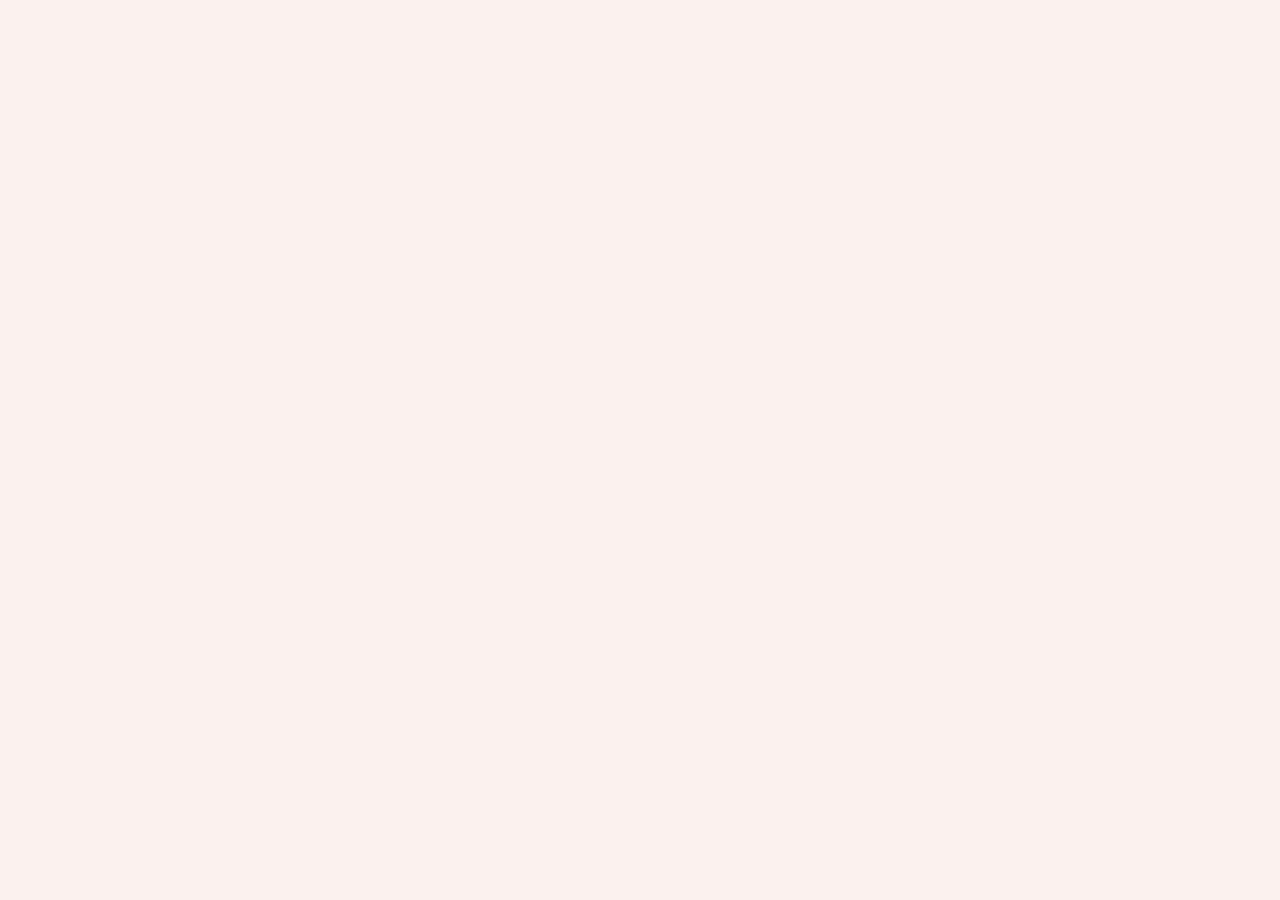
==== index.html @ f48c0f53 "Mobile formatting + replace emoji arrows with SVG (client round 1) - Switch deploy to editable un-bu" ====
<!doctype html>
<html lang="en">
<head>
<meta charset="utf-8" />
<meta name="viewport" content="width=device-width, initial-scale=1" />
<title>ALLOT Studio — A growth studio for early-stage CPG brands</title>
<link rel="icon" type="image/svg+xml" href="data:image/svg+xml,%3Csvg xmlns='http://www.w3.org/2000/svg' viewBox='0 0 64 64'%3E%3Crect width='64' height='64' rx='14' fill='%23FF0A54'/%3E%3Ctext x='32' y='46' font-family='Oswald,Arial Narrow,Arial,sans-serif' font-weight='700' font-size='44' letter-spacing='-2' text-anchor='middle' fill='%23161018'%3EA%3C/text%3E%3C/svg%3E" />
<link rel="preconnect" href="https://fonts.googleapis.com" />
<link rel="preconnect" href="https://fonts.gstatic.com" crossorigin />
<link href="https://fonts.googleapis.com/css2?family=Oswald:wght@300;400;500;600;700&family=Space+Grotesk:wght@400;500;600;700&family=Syne:wght@700;800&family=JetBrains+Mono:wght@400;500&display=swap" rel="stylesheet" />
<link rel="stylesheet" href="styles.css" />

<script src="https://unpkg.com/react@18.3.1/umd/react.development.js" integrity="sha384-hD6/rw4ppMLGNu3tX5cjIb+uRZ7UkRJ6BPkLpg4hAu/6onKUg4lLsHAs9EBPT82L" crossorigin="anonymous"></script>
<script src="https://unpkg.com/react-dom@18.3.1/umd/react-dom.development.js" integrity="sha384-u6aeetuaXnQ38mYT8rp6sbXaQe3NL9t+IBXmnYxwkUI2Hw4bsp2Wvmx4yRQF1uAm" crossorigin="anonymous"></script>
<script src="https://unpkg.com/@babel/standalone@7.29.0/babel.min.js" integrity="sha384-m08KidiNqLdpJqLq95G/LEi8Qvjl/xUYll3QILypMoQ65QorJ9Lvtp2RXYGBFj1y" crossorigin="anonymous"></script>
<script src="image-slot.js"></script>
</head>
<body>
<div id="root"></div>

<template id="__bundler_thumbnail" data-bg-color="#161018">
  <svg viewBox="0 0 1200 800" xmlns="http://www.w3.org/2000/svg">
    <rect width="1200" height="800" fill="#161018"/>
    <text x="600" y="470" font-family="Oswald, Arial Narrow, sans-serif" font-weight="700" font-size="320" letter-spacing="-8" text-anchor="middle" fill="#FF0A54">ALLOT</text>
    <rect x="470" y="540" width="260" height="10" fill="#A8FF1F"/>
  </svg>
</template>

<script type="text/babel" src="tweaks-panel.jsx"></script>
<script type="text/babel" src="sections.jsx"></script>
<script type="text/babel" src="app.jsx"></script>
</body>
</html>
---- styles.css ----
/* ALLOT Studio — KINETIC / EXHILARATING */

:root {
  --bg: #FBF1EE;              /* warm blush cream */
  --bg-2: #F5E5DF;
  --ink: #2A1620;             /* deep aubergine — warm, not cold black */
  --ink-2: #5A3848;
  --ink-3: #9E7E89;
  --rule: rgba(42, 22, 32, 0.16);
  --rule-soft: rgba(42, 22, 32, 0.08);
  --accent: #FF0A54;          /* raspberry — high saturation, urgent */
  --accent-2: #2540FF;        /* cobalt electric blue — structural balance */
  --accent-3: #A8FF1F;        /* neon acid green — sparing pop */
  --serif: "Oswald", "Helvetica Neue Condensed", "Arial Narrow", sans-serif;
  --sans: "Space Grotesk", "Helvetica Neue", Helvetica, Arial, sans-serif;
  --mono: "JetBrains Mono", ui-monospace, "SF Mono", Menlo, monospace;
  --gutter: clamp(20px, 4vw, 56px);
  --max: 1480px;
}

* { box-sizing: border-box; }
html, body { margin: 0; padding: 0; }
html { scroll-behavior: smooth; }
body {
  font-family: var(--sans);
  font-size: 15px;
  line-height: 1.5;
  color: var(--ink);
  background: var(--bg);
  -webkit-font-smoothing: antialiased;
  text-rendering: optimizeLegibility;
  font-feature-settings: "ss01", "ss02";
  overflow-x: clip;
}

::selection { background: var(--accent); color: var(--bg); }

/* density tweaks */
body[data-density="compact"] section.section { padding-block: 80px; }
body[data-density="regular"] section.section { padding-block: 124px; }
body[data-density="comfy"]   section.section { padding-block: 172px; }

a { color: inherit; text-decoration: none; }
button { font: inherit; color: inherit; background: none; border: 0; cursor: pointer; }

/* ── containers ─────────────────────────────────────────────── */
.container {
  width: 100%;
  max-width: var(--max);
  margin: 0 auto;
  padding-inline: var(--gutter);
}
.section { padding-block: 124px; position: relative; }
.section + .section { border-top: 1px solid var(--rule); }

/* ── type system ────────────────────────────────────────────── */
.serif { font-family: var(--serif); font-weight: 400; letter-spacing: -0.01em; }
.mono  { font-family: var(--mono); font-size: 11px; letter-spacing: 0.06em; text-transform: uppercase; }

.eyebrow {
  font-family: var(--mono);
  font-size: 11px;
  letter-spacing: 0.18em;
  text-transform: uppercase;
  color: var(--ink-3);
  display: inline-flex; align-items: center; gap: 10px;
}
.eyebrow .dot {
  width: 8px; height: 8px; border-radius: 50%;
  background: var(--accent);
  box-shadow: 0 0 0 0 var(--accent);
  animation: pulse 1.6s ease-out infinite;
}
@keyframes pulse {
  0%   { box-shadow: 0 0 0 0 color-mix(in oklab, var(--accent) 70%, transparent); }
  70%  { box-shadow: 0 0 0 10px transparent; }
  100% { box-shadow: 0 0 0 0 transparent; }
}

.h-display {
  font-family: var(--serif);
  font-weight: 400;
  font-size: clamp(56px, 11vw, 184px);
  line-height: 0.96;
  letter-spacing: 0;
  color: var(--ink);
  margin: 0;
}
.h-display em {
  font-style: normal;
  font-weight: 600;
  color: var(--accent);
  display: inline-block;
  transform-origin: 0% 80%;
  animation: breathe 4.2s ease-in-out infinite;
}
@keyframes breathe {
  0%, 100% { transform: skewX(0deg) translateY(0); }
  50%      { transform: skewX(-3deg) translateY(-2px); }
}

.h-section {
  font-family: var(--serif);
  font-weight: 400;
  font-size: clamp(44px, 7.4vw, 124px);
  line-height: 1.02;
  letter-spacing: 0;
  margin: 0;
}
.h-section em { font-style: normal; font-weight: 600; color: var(--accent); }

.h-medium {
  font-family: var(--serif);
  font-weight: 500;
  font-size: clamp(28px, 3.4vw, 48px);
  line-height: 1.08;
  letter-spacing: 0;
  margin: 0;
}
.h-medium em { font-style: normal; font-weight: 600; color: var(--accent); }

.lede {
  font-size: clamp(17px, 1.4vw, 22px);
  line-height: 1.45;
  color: var(--ink-2);
  max-width: 56ch;
  margin: 0;
}

.body-l { font-size: 17px; line-height: 1.55; color: var(--ink-2); }
.senses-line {
  margin: 28px 0 0;
  font-family: var(--serif);
  font-weight: 500;
  font-size: clamp(24px, 2.4vw, 38px);
  line-height: 1.1;
  letter-spacing: 0;
  color: var(--ink);
  text-wrap: balance;
}
.senses-line em { font-style: normal; color: var(--accent); }
.body   { font-size: 15px; line-height: 1.55; color: var(--ink-2); }
.muted  { color: var(--ink-3); }

/* ── nav ────────────────────────────────────────────────────── */
.nav {
  position: sticky; top: 0; z-index: 30;
  background: color-mix(in oklab, var(--bg) 86%, transparent);
  backdrop-filter: blur(18px) saturate(150%);
  -webkit-backdrop-filter: blur(18px) saturate(150%);
  border-bottom: 1px solid var(--rule-soft);
}
.nav-inner {
  display: flex; align-items: center; justify-content: space-between;
  height: 68px;
}
.brand {
  display: flex; align-items: baseline; gap: 10px;
  font-family: var(--sans); font-weight: 700;
  letter-spacing: 0.18em; font-size: 13px; text-transform: uppercase;
}
.brand .mark {
  font-family: var(--serif); font-weight: 400;
  font-size: 19px; line-height: 1; letter-spacing: 0;
  color: var(--bg);
  background: var(--accent);
  width: 30px; height: 30px;
  display: inline-flex; align-items: center; justify-content: center;
  align-self: center;
  border-radius: 8px;
  text-transform: none;
  box-shadow: 3px 3px 0 0 var(--ink);
  transform: rotate(-4deg);
  transform-origin: 50% 50%;
  animation: brand-idle 8s ease-in-out infinite;
}
@keyframes brand-idle {
  0%, 86%, 100% { transform: rotate(-4deg); }
  91%           { transform: rotate(-14deg) scale(1.06); }
  96%           { transform: rotate(4deg); }
}
@keyframes brand-spin {
  0%, 88%, 100% { transform: translateY(3px) rotate(0); }
  92%           { transform: translateY(3px) rotate(-12deg); }
  96%           { transform: translateY(3px) rotate(8deg); }
}
.brand .sep { color: var(--rule); margin: 0 2px; }
.brand .role {
  font-family: var(--mono); font-size: 10px; letter-spacing: 0.18em;
  color: var(--ink-3); font-weight: 400;
}
.nav-links { display: flex; gap: 28px; align-items: center; }
.nav-link {
  font-family: var(--mono); font-size: 11px; letter-spacing: 0.16em;
  text-transform: uppercase; color: var(--ink-2);
  position: relative; padding: 6px 0;
}
.nav-link::after {
  content: ""; position: absolute; left: 0; bottom: 2px; height: 2px;
  width: 0; background: var(--accent-2); transition: width .25s cubic-bezier(.7,.05,.2,1);
}
.nav-link:hover::after, .nav-link[data-active="true"]::after { width: 100%; }
.nav-cta {
  display: inline-flex; align-items: center; gap: 8px;
  white-space: nowrap;
  font-family: var(--mono); font-size: 11px; letter-spacing: 0.16em;
  text-transform: uppercase;
  padding: 10px 16px; border-radius: 999px;
  background: var(--accent-3); color: var(--ink);
  transition: background .2s ease, color .2s ease, transform .2s ease;
}
.nav-cta:hover { background: var(--accent); color: var(--bg); transform: translateY(-2px); }
.nav-cta .arr { display: inline-block; transition: transform .2s ease; }
.nav-cta:hover .arr { transform: translate(2px, -2px); }

/* inline SVG arrow (replaces the ↗ emoji glyph) — sized in em, inherits color */
.arr-svg { display: inline-block; vertical-align: -0.12em; }
.arrow .arr-svg { vertical-align: 0; }

/* ── tickers (multiple, multi-direction) ─────────────────────── */
.ticker {
  border-bottom: 1px solid var(--rule-soft);
  font-family: var(--mono); font-size: 11px; letter-spacing: 0.16em;
  text-transform: uppercase; color: var(--ink);
  overflow: hidden; white-space: nowrap;
  background: var(--bg);
}
.ticker.invert {
  background: var(--ink); color: var(--bg);
  border-color: var(--ink);
}
.ticker.accent {
  background: var(--accent); color: var(--ink);
  border-color: var(--accent);
}
.ticker-track {
  display: inline-flex; gap: 56px;
  padding: 12px 0;
  animation: ticker 50s linear infinite;
  will-change: transform;
}
.ticker.reverse .ticker-track { animation: ticker-rev 60s linear infinite; }
.ticker.fast .ticker-track { animation-duration: 28s; }
.ticker-track > span { display: inline-flex; align-items: center; gap: 18px; }
.ticker-track > span::after {
  content: "✱"; color: currentColor; margin-left: 18px;
  font-family: var(--serif); font-size: 16px;
  display: inline-block;
  animation: spin 3.4s linear infinite;
}
.ticker.invert .ticker-track > span::after { color: currentColor; }
.ticker.accent .ticker-track > span::after { color: var(--accent-3); }
@keyframes ticker {
  from { transform: translateX(0); }
  to   { transform: translateX(-50%); }
}
@keyframes ticker-rev {
  from { transform: translateX(-50%); }
  to   { transform: translateX(0); }
}
@keyframes spin {
  from { transform: rotate(0); }
  to   { transform: rotate(360deg); }
}

/* giant marquee divider — full bleed serif */
.mega-marquee {
  border-block: 1px solid var(--ink);
  background: var(--bg);
  overflow: hidden; white-space: nowrap;
  position: relative;
}
.mega-marquee.invert { background: var(--ink); color: var(--bg); border-color: var(--ink); }
.mega-marquee.cobalt { background: #EEFF00; color: #161018; border-color: #161018; }
.mega-marquee.accent { background: var(--accent); color: var(--ink); border-color: var(--ink); }
.mega-marquee-track {
  display: inline-flex; gap: 48px;
  padding-block: 18px;
  animation: ticker 38s linear infinite;
  will-change: transform;
  font-family: var(--serif);
  font-weight: 600;
  font-size: clamp(40px, 7vw, 116px);
  line-height: 1;
  letter-spacing: -0.035em;
}
.mega-marquee.reverse .mega-marquee-track { animation: ticker-rev 42s linear infinite; }
.mega-marquee-track em { font-style: italic; color: var(--accent); }
.mega-marquee.invert .mega-marquee-track em { color: var(--accent-2); }
.mega-marquee.cobalt .mega-marquee-track em { color: var(--accent-2); font-style: italic; }
.mega-marquee.accent .mega-marquee-track em { color: var(--ink); font-style: italic; }
.mega-marquee-track .star { color: var(--accent); display: inline-block; animation: spin 5s linear infinite; }
.mega-marquee.invert .mega-marquee-track .star { color: var(--accent-2); }
.mega-marquee.cobalt .mega-marquee-track .star { color: var(--accent-2); }
.mega-marquee.accent .mega-marquee-track .star { color: var(--accent-3); }

/* ── hero ───────────────────────────────────────────────────── */
.hero { padding-block: 60px 100px; position: relative; overflow: hidden; }

/* ── hero: monogram composition (ABCS-style) ─────────────────── */
.hero-mono { padding-block: clamp(24px, 4vw, 56px) clamp(48px, 7vw, 96px); }
.hero-mono .hm-grid {
  display: grid;
  grid-template-columns: 1.04fr 1fr;
  grid-template-rows: auto 1fr auto;
  grid-template-areas:
    "mark      nav"
    "mark-pad  statement"
    "bio       cta";
  gap: clamp(32px, 4vw, 56px) clamp(40px, 6vw, 96px);
  min-height: min(82vh, 860px);
  align-items: start;
}

/* monogram block */
.hm-mark { grid-area: mark; align-self: start; }
.monogram {
  font-family: var(--serif);
  font-weight: 700;
  color: var(--accent);
  font-size: clamp(96px, 19vw, 300px);
  line-height: 0.78;
  letter-spacing: -0.05em;
  margin: 0;
  text-transform: uppercase;
}
.monogram-labels {
  display: flex; justify-content: space-between; align-items: baseline;
  gap: 16px; margin-top: 14px;
  font-family: var(--mono); font-size: clamp(11px, 1vw, 14px);
  letter-spacing: 0.16em; text-transform: uppercase;
  color: var(--accent); font-weight: 500;
}

/* top-right nav line */
.hm-nav {
  grid-area: nav;
  justify-self: end; text-align: right;
  font-family: var(--sans); font-weight: 700;
  font-size: clamp(20px, 2.3vw, 36px);
  line-height: 1.1; letter-spacing: -0.02em;
  color: var(--ink);
  max-width: 16ch;
}
.hm-nav a { color: var(--ink); transition: color .2s ease; }
.hm-nav a:hover { color: var(--accent); }

/* big statement, right column */
.hm-statement { grid-area: statement; align-self: center; }
.hm-headline {
  font-family: var(--sans);
  font-weight: 700;
  font-size: clamp(30px, 3.6vw, 56px);
  line-height: 1.08; letter-spacing: -0.03em;
  margin: 0; color: var(--ink);
  text-wrap: balance;
}
.hm-headline em { font-style: normal; color: var(--accent); }

/* bio, bottom left */
.hm-bio { grid-area: bio; align-self: end; }
.hm-bio p {
  margin: 0; max-width: 42ch;
  font-size: clamp(15px, 1.2vw, 18px);
  line-height: 1.5; color: var(--ink-2);
}

/* cta, bottom right */
.hm-cta { grid-area: cta; align-self: end; justify-self: start; }

/* dark pill button */
.btn-dark {
  background: var(--ink); color: var(--bg); border-color: var(--ink);
}
.btn-dark:hover { background: var(--accent); color: var(--bg); border-color: var(--accent); }

/* vertical edge tag (echoes the award tab) */
.hm-edge {
  position: absolute; right: 0; top: 38%;
  writing-mode: vertical-rl;
  background: var(--accent); color: var(--bg);
  font-family: var(--mono); font-size: 11px; letter-spacing: 0.22em;
  text-transform: uppercase;
  padding: 16px 7px; border-radius: 6px 0 0 6px;
}

@media (max-width: 860px) {
  .hero-mono .hm-grid {
    grid-template-columns: 1fr;
    grid-template-rows: auto auto auto auto;
    grid-template-areas:
      "mark"
      "nav"
      "statement"
      "bio"
      "cta";
    min-height: 0; gap: 28px;
  }
  .hm-nav { justify-self: start; text-align: left; max-width: none; }
  .hm-statement { align-self: start; }
  .hm-edge { display: none; }
}
.hero .grid { display: grid; grid-template-columns: 1fr; gap: 40px; }

.hero-headline-wrap {
  position: relative;
  margin-top: 28px;
}
.hero-headline-wrap .ghost-mark {
  position: absolute;
  right: -2vw; top: -8%;
  font-family: var(--serif); font-style: italic;
  font-size: clamp(220px, 36vw, 540px);
  line-height: 0.8;
  color: transparent;
  -webkit-text-stroke: clamp(2px, 0.4vw, 5px) var(--accent);
  text-stroke: clamp(2px, 0.4vw, 5px) var(--accent);
  opacity: 0.28;
  pointer-events: none;
  z-index: 0;
  animation: brand-spin 14s linear infinite;
  transform-origin: 60% 60%;
}
.hero-headline-wrap .h-display { position: relative; z-index: 1; }

.hero-meta {
  display: grid; grid-template-columns: repeat(4, 1fr); gap: 16px;
  border-top: 1px solid var(--ink); padding-top: 22px; margin-top: 56px;
  position: relative;
}
.hero-meta .cell { position: relative; padding-right: 14px; }
.hero-meta .cell + .cell::before {
  content: ""; position: absolute; left: -8px; top: 4px; bottom: 4px;
  width: 1px; background: var(--rule);
}
.hero-meta .cell .lbl { display: block; margin-bottom: 8px; color: var(--ink-3); }
.hero-meta .cell .val { font-family: var(--serif); font-weight: 600; font-size: clamp(18px, 1.6vw, 24px); line-height: 1.15; letter-spacing: -0.02em; }

.cta-row { display: flex; gap: 14px; align-items: center; flex-wrap: wrap; margin-top: 48px; }
.btn {
  display: inline-flex; align-items: center; gap: 12px;
  font-family: var(--mono); font-size: 11px; letter-spacing: 0.16em;
  text-transform: uppercase;
  padding: 16px 24px; border-radius: 999px;
  border: 1.5px solid var(--ink);
  transition: background .18s ease, color .18s ease, border-color .18s ease, transform .18s ease, box-shadow .18s ease;
  position: relative;
}
.btn:hover { transform: translate(-2px, -2px); box-shadow: 6px 6px 0 0 var(--ink); }
.btn-primary { background: var(--accent); color: var(--ink); border-color: var(--ink); }
.btn-primary:hover { background: var(--ink); color: var(--accent-3); }
.btn-ghost { background: transparent; color: var(--ink); border-color: var(--ink); }
.btn-ghost:hover { background: var(--accent-2); color: #fff; border-color: var(--accent-2); }
.btn .dot { width: 7px; height: 7px; border-radius: 50%; background: currentColor; }
.btn .arr { transition: transform .2s ease; display: inline-block; }
.btn:hover .arr { transform: translate(3px, -3px); }

/* ── about / positioning ────────────────────────────────────── */
.cols-12 {
  display: grid; grid-template-columns: repeat(12, 1fr); gap: 24px;
}
.about .label { grid-column: span 3; }
.about .text  { grid-column: 5 / span 7; }
.about .text p + p { margin-top: 1.1em; }
.about .pull {
  margin-top: 64px; padding-top: 28px; border-top: 1px solid var(--ink);
  display: grid; grid-template-columns: repeat(12,1fr); gap: 24px;
  position: relative;
}
.about .pull::before {
  content: ""; position: absolute; top: -1px; left: 0; height: 4px; width: 96px;
  background: var(--accent-2);
}
.about .pull .num {
  grid-column: span 3;
  font-family: var(--serif); font-style: italic; font-size: 88px; line-height: 1;
  color: var(--accent);
}
.about .pull .body { grid-column: 5 / span 7; max-width: 50ch; }
.about .pull .body em { font-style: normal; color: var(--accent); font-weight: 500; }

/* ── services ───────────────────────────────────────────────── */
.services .head { display: flex; justify-content: space-between; align-items: end; margin-bottom: 64px; gap: 40px; flex-wrap: wrap; }
.services .head .h-section { max-width: 18ch; }
.services-list { border-top: 1px solid var(--ink); }
.svc {
  display: grid; grid-template-columns: 80px minmax(0, 4.2fr) minmax(0, 5fr) 36px;
  gap: 24px; align-items: start;
  padding: 32px 0;
  border-bottom: 1px solid var(--rule);
  position: relative;
  cursor: default;
  transition: padding .35s cubic-bezier(.7,.05,.2,1), background .35s ease, color .35s ease;
  overflow: hidden;
}
.svc::before {
  content: ""; position: absolute; inset: 0;
  background: var(--ink);
  transform: translateY(101%);
  transition: transform .45s cubic-bezier(.7,.05,.2,1);
  z-index: 0;
}
.svc > * { position: relative; z-index: 1; }
.svc:hover { padding-block: 56px; color: var(--bg); }
.svc:hover::before { transform: translateY(0); }
.svc:hover .num { color: var(--accent-3); }
.svc:hover .title { color: var(--bg); }
.svc:hover .body { color: rgba(242, 237, 226, 0.85); }
.svc:hover .arrow { transform: translate(8px, -8px) rotate(20deg); color: var(--accent); }
.svc:hover .tag { border-color: rgba(242,237,226,0.4); color: rgba(242,237,226,0.85); }
.svc .num { font-family: var(--mono); font-size: 11px; letter-spacing: 0.12em; color: var(--ink-3); padding-top: 18px; transition: color .3s ease; }
.svc .title {
  font-family: var(--serif); font-size: clamp(32px, 4vw, 60px);
  font-weight: 600;
  line-height: 1.0; letter-spacing: -0.035em;
  transition: color .3s ease;
}
.svc .title em { font-style: italic; color: var(--accent); }
.svc .body { color: var(--ink-2); font-size: 16px; line-height: 1.55; max-width: 52ch; padding-top: 12px; transition: color .3s ease; }
.svc .body .tags { margin-top: 16px; display: flex; flex-wrap: wrap; gap: 6px; }
.svc .body .tag {
  font-family: var(--mono); font-size: 10px; letter-spacing: 0.14em; text-transform: uppercase;
  color: var(--ink-3); padding: 5px 11px; border: 1px solid var(--rule); border-radius: 999px;
  transition: color .3s ease, border-color .3s ease;
}
.svc .arrow {
  align-self: start; padding-top: 16px;
  font-family: var(--serif); font-size: 36px; line-height: 1;
  color: var(--ink); transition: transform .35s cubic-bezier(.7,.05,.2,1), color .3s ease;
}

/* ── clients ─────────────────────────────────────────────── */
.clients .grid { display: grid; grid-template-columns: 1fr 1fr; gap: 80px; align-items: start; }
.criteria { margin-top: 36px; }
.criteria li {
  display: grid; grid-template-columns: 28px 1fr; gap: 18px;
  padding: 22px 0; border-top: 1px solid var(--rule);
  list-style: none;
  transition: padding-left .3s ease;
  position: relative;
}
.criteria li::before {
  content: ""; position: absolute; left: 0; top: 22px; bottom: 22px; width: 0;
  background: var(--accent-2); transition: width .3s ease;
}
.criteria li:hover { padding-left: 16px; }
.criteria li:hover::before { width: 4px; }
.criteria li:last-child { border-bottom: 1px solid var(--rule); }
.criteria .num { font-family: var(--mono); font-size: 11px; color: var(--accent); padding-top: 4px; font-weight: 500; }
.criteria .label { font-family: var(--serif); font-weight: 600; font-size: clamp(20px, 2vw, 28px); line-height: 1.15; letter-spacing: -0.024em; }
.criteria .desc { display: block; margin-top: 6px; font-family: var(--sans); font-size: 14px; color: var(--ink-3); line-height: 1.5; }

.field-card {
  position: relative;
  border: 1.5px solid var(--ink);
  background: var(--accent);
  aspect-ratio: 4/5;
  overflow: hidden;
  color: var(--ink);
}
.field-card .stripes {
  position: absolute; inset: 0;
  background-image: repeating-linear-gradient(
    -8deg,
    transparent 0 28px,
    rgba(14,12,9,0.08) 28px 30px
  );
  animation: stripe-drift 18s linear infinite;
}
@keyframes stripe-drift {
  from { background-position: 0 0; }
  to   { background-position: 200px 0; }
}
.field-card .legend {
  position: absolute; left: 18px; bottom: 18px; right: 18px;
  display: flex; justify-content: space-between; align-items: end;
  font-family: var(--mono); font-size: 10.5px; letter-spacing: 0.16em;
  text-transform: uppercase; color: var(--ink);
}
.field-card .corner {
  position: absolute; top: 14px; left: 14px;
  width: 26px; height: 26px;
  border-top: 1.5px solid var(--ink); border-left: 1.5px solid var(--ink);
}
.field-card .corner.tr { left: auto; right: 14px; border-left: 0; border-right: 1.5px solid var(--ink); }
.field-card .corner.bl { top: auto; bottom: 14px; border-top: 0; border-bottom: 1.5px solid var(--ink); }
.field-card .corner.br { top: auto; bottom: 14px; left: auto; right: 14px;
  border-top: 0; border-left: 0;
  border-bottom: 1.5px solid var(--ink); border-right: 1.5px solid var(--ink); }

.field-card .center-mark {
  position: absolute; left: 50%; top: 50%; transform: translate(-50%,-50%);
  font-family: var(--serif); font-style: italic; font-size: clamp(140px, 22vw, 280px);
  color: var(--ink); line-height: 1;
  animation: brand-spin 6s linear infinite;
  transform-origin: 50% 60%;
}
.field-card .center-mark::before {
  content: ""; position: absolute; left: 50%; top: 50%;
  transform: translate(-50%,-50%);
  width: 70%; aspect-ratio: 1; border-radius: 50%;
  border: 2px dashed var(--ink); opacity: 0.25;
  animation: spin 18s linear infinite reverse;
}

/* ── principles ─────────────────────────────────────────────── */
.principles { background: var(--ink); color: var(--bg); position: relative; overflow: hidden; }
.principles::before {
  content: ""; position: absolute; inset: 0;
  background-image:
    radial-gradient(circle at 20% 30%, color-mix(in oklab, var(--accent) 28%, transparent), transparent 45%),
    radial-gradient(circle at 80% 75%, color-mix(in oklab, var(--accent-3) 18%, transparent), transparent 50%);
  pointer-events: none;
}
.principles > * { position: relative; }
.principles .h-section { color: var(--bg); }
.principles .h-section em { color: var(--accent-3); }
.principles .eyebrow { color: rgba(242, 237, 226, 0.6); }
.principles .eyebrow .dot { background: var(--accent-3); }
.principles-list {
  display: grid; grid-template-columns: repeat(12, 1fr); gap: 0;
  margin-top: 64px;
  border-top: 1px solid rgba(242, 237, 226, 0.16);
}
.princ {
  grid-column: span 6;
  padding: 40px 28px 40px 0;
  border-bottom: 1px solid rgba(242, 237, 226, 0.16);
  display: grid; grid-template-columns: 64px 1fr; gap: 18px;
  transition: background .3s ease;
}
.princ:hover { background: rgba(255, 59, 15, 0.06); }
.princ:nth-child(odd) { padding-right: 40px; border-right: 1px solid rgba(242, 237, 226, 0.16); padding-left: 0; }
.princ:nth-child(even) { padding-left: 40px; }
.princ .num { font-family: var(--mono); font-size: 11px; color: var(--accent-3); padding-top: 12px; letter-spacing: 0.14em; }
.princ .stmt { font-family: var(--serif); font-weight: 600; font-size: clamp(26px, 2.6vw, 40px); line-height: 1.08; letter-spacing: -0.028em; }
.princ .stmt em { color: var(--accent-3); font-style: italic; }
.princ .gloss { display: block; margin-top: 14px; font-family: var(--sans); font-size: 14.5px; line-height: 1.55; color: rgba(242, 237, 226, 0.7); max-width: 44ch; }

/* ── equity ──────────────────────────────────────────────────── */
.equity .frame {
  position: relative;
  border: 1.5px solid var(--ink);
  padding: 72px clamp(24px, 5vw, 80px);
  background: var(--bg-2);
}
.equity .frame::before, .equity .frame::after {
  content: ""; position: absolute; width: 22px; height: 22px;
  border: 1.5px solid var(--ink);
}
.equity .frame::before { top: -1.5px; left: -1.5px; border-right: 0; border-bottom: 0; }
.equity .frame::after { bottom: -1.5px; right: -1.5px; border-left: 0; border-top: 0; }
.equity .stamp {
  position: absolute; top: 28px; right: 32px;
  font-family: var(--mono); font-size: 10px; letter-spacing: 0.18em;
  color: var(--accent); text-transform: uppercase;
  display: flex; align-items: center; gap: 10px;
}
.equity .stamp::before { content: ""; width: 26px; height: 1.5px; background: var(--accent); }
.equity .grid { display: grid; grid-template-columns: 1fr 1.4fr; gap: 64px; align-items: start; }
.equity .label-col .h-medium { max-width: 14ch; }
.equity .terms { margin-top: 44px; display: grid; gap: 0; }
.equity .term {
  display: grid; grid-template-columns: 100px 1fr;
  gap: 18px; align-items: baseline;
  border-top: 1px solid var(--rule); padding: 18px 0;
  position: relative;
  transition: padding-left .3s ease;
}
.equity .term:hover { padding-left: 14px; }
.equity .term:last-child { border-bottom: 1px solid var(--rule); }
.equity .term .key {
  font-family: var(--serif); font-style: italic; font-size: 26px;
  color: var(--accent); line-height: 1;
}

/* ── future ─────────────────────────────────────────────────── */
.future { position: relative; }
.future .grid { display: grid; grid-template-columns: 5fr 7fr; gap: 64px; align-items: end; }
.future .h-section em { color: var(--accent); }
.future .stages {
  margin-top: 56px;
  display: grid; grid-template-columns: repeat(3, 1fr);
  border-top: 1px solid var(--ink);
  position: relative;
}
.future .stage {
  padding: 28px 24px 28px 0;
  border-right: 1px solid var(--rule);
  position: relative;
  transition: padding-top .3s ease;
}
.future .stage:hover { padding-top: 20px; }
.future .stage:last-child { border-right: 0; padding-right: 0; }
.future .stage .yr {
  font-family: var(--mono); font-size: 11px; letter-spacing: 0.16em;
  color: var(--ink-3); text-transform: uppercase;
  display: inline-flex; align-items: center; gap: 12px;
}
.future .stage .yr .pip {
  display: inline-block; width: 10px; height: 10px; border-radius: 50%;
  background: var(--rule);
}
.future .stage[data-now="true"] .yr { color: var(--accent); }
.future .stage[data-now="true"] .yr .pip {
  background: var(--accent);
  box-shadow: 0 0 0 0 var(--accent);
  animation: pulse 1.6s ease-out infinite;
}
.future .stage .name {
  margin-top: 18px; font-family: var(--serif); font-weight: 600; font-size: clamp(28px, 2.8vw, 40px); line-height: 1.04;
  letter-spacing: -0.028em;
}
.future .stage[data-now="true"] .name em,
.future .stage .name em { font-style: italic; color: var(--accent); }
.future .stage .desc { margin-top: 14px; font-size: 14.5px; color: var(--ink-3); line-height: 1.55; max-width: 36ch; }

/* ── contact ────────────────────────────────────────────────── */
.contact { background: var(--ink); color: var(--bg); border-top: 0; position: relative; overflow: hidden; }
.contact::before {
  content: ""; position: absolute; right: -10vw; top: -8vw;
  width: 38vw; height: 38vw;
  background: var(--accent);
  border-radius: 50%;
  filter: blur(40px);
  opacity: 0.18;
  pointer-events: none;
  animation: float 12s ease-in-out infinite;
}
@keyframes float {
  0%, 100% { transform: translate(0, 0); }
  50%      { transform: translate(-30px, 24px); }
}
.contact > * { position: relative; }
.contact .h-section { color: var(--bg); }
.contact .h-section em { color: var(--accent); }
.contact .eyebrow { color: rgba(242,237,226,0.6); }
.contact .eyebrow .dot { background: var(--accent); }
.contact .body-l { color: rgba(242,237,226,0.78); }
.contact .grid { display: grid; grid-template-columns: 6fr 6fr; gap: 80px; align-items: start; }
.contact-form {
  display: grid; gap: 22px;
  margin-top: 32px;
}
.contact-form .row { display: grid; grid-template-columns: 1fr 1fr; gap: 22px; }
.field { display: grid; gap: 8px; }
.field label {
  font-family: var(--mono); font-size: 10px; letter-spacing: 0.16em;
  text-transform: uppercase; color: rgba(242,237,226,0.6);
}
.field .field-note {
  margin-top: 8px;
  font-family: var(--sans); font-size: 13px; letter-spacing: 0;
  text-transform: none; color: var(--ink-3); line-height: 1.45;
}
.field input, .field textarea, .field select {
  font: inherit; color: var(--bg); background: transparent;
  border: 0; border-bottom: 1px solid rgba(242,237,226,0.22);
  padding: 12px 0;
  outline: none;
  font-size: 16px;
  font-family: var(--sans);
  border-radius: 0;
  transition: border-color .2s;
  width: 100%;
}
.field select option { background: var(--ink); color: var(--bg); }
.field select { appearance: none; background-image: linear-gradient(45deg, transparent 50%, var(--accent) 50%), linear-gradient(135deg, var(--accent) 50%, transparent 50%); background-position: calc(100% - 14px) 20px, calc(100% - 9px) 20px; background-size: 5px 5px; background-repeat: no-repeat; padding-right: 24px; }
.field textarea { resize: vertical; min-height: 120px; }
.field input:focus, .field textarea:focus, .field select:focus {
  border-bottom-color: var(--accent-2);
}
.contact-form .submit-row { display: flex; align-items: center; justify-content: space-between; gap: 24px; margin-top: 12px; flex-wrap: wrap; }
.contact-form .ok {
  font-family: var(--mono); font-size: 11px; letter-spacing: 0.16em;
  text-transform: uppercase; color: var(--accent-3);
  display: flex; align-items: center; gap: 8px;
}
.contact-form .ok::before { content: ""; width: 8px; height: 8px; background: var(--accent-3); border-radius: 50%; }

.contact .btn-primary { background: var(--accent); color: var(--ink); border-color: var(--accent); }
.contact .btn-primary:hover { background: var(--bg); color: var(--ink); border-color: var(--bg); box-shadow: 6px 6px 0 0 var(--accent); }

.engaging { display: grid; gap: 0; margin-top: 32px; }
.engaging .row {
  display: grid; grid-template-columns: 44px 1fr;
  gap: 16px; align-items: baseline;
  padding: 18px 0; border-top: 1px solid rgba(242,237,226,0.16);
}
.engaging .row:last-child { border-bottom: 1px solid rgba(242,237,226,0.16); }
.engaging .row .key { font-family: var(--mono); font-size: 11px; letter-spacing: 0.14em; color: var(--accent); }
.engaging .row .val { font-family: var(--serif); font-weight: 600; font-size: clamp(20px, 1.7vw, 26px); line-height: 1.18; letter-spacing: -0.022em; }
.contact-side .channels { margin-top: 44px; display: grid; gap: 4px; }
.contact-side .channels a { font-family: var(--serif); font-weight: 600; font-size: clamp(26px, 2.4vw, 36px); line-height: 1.2; letter-spacing: -0.028em; border-bottom: 1px dashed transparent; transition: border-color .2s, color .2s, padding-left .3s; display: inline-block; }
.contact-side .channels a:hover { color: var(--accent); border-bottom-color: var(--accent); padding-left: 12px; }

/* ── footer ─────────────────────────────────────────────────── */
.footer { background: var(--ink); color: var(--bg); padding: 64px 0 32px; border-top: 1px solid rgba(242,237,226,0.14); }
.footer .grid { display: grid; grid-template-columns: 1.5fr 1fr 1fr 1fr; gap: 40px; align-items: start; }
.footer .col h4 { font-family: var(--mono); font-size: 10px; letter-spacing: 0.18em; text-transform: uppercase; color: var(--accent); margin: 0 0 14px; font-weight: 500; }
.footer .col ul { list-style: none; padding: 0; margin: 0; display: grid; gap: 10px; }
.footer .col a { color: rgba(242, 237, 226, 0.85); transition: color .2s, padding-left .25s; }
.footer .col a:hover { color: var(--accent-2); padding-left: 6px; }
.footer .lockup .mark { font-family: var(--serif); font-style: italic; font-size: 56px; color: var(--accent); display: inline-block; line-height: 1; animation: brand-spin 10s linear infinite; transform-origin: 50% 60%; }
.footer .lockup p { color: rgba(242, 237, 226, 0.6); max-width: 36ch; margin-top: 18px; font-size: 14px; line-height: 1.55; }
.footer .legal {
  margin-top: 64px; padding-top: 22px; border-top: 1px solid rgba(242, 237, 226, 0.14);
  display: flex; justify-content: space-between; gap: 24px; flex-wrap: wrap;
  font-family: var(--mono); font-size: 10.5px; letter-spacing: 0.16em;
  text-transform: uppercase; color: rgba(242, 237, 226, 0.55);
}

/* ── responsive ─────────────────────────────────────────────── */
@media (max-width: 980px) {
  .hero-meta { grid-template-columns: repeat(2, 1fr); }
  /* collapse any 12-col grid to a single column so spanned items (incl. inline
     gridColumn spans) can't widen the tracks past the viewport */
  .cols-12 { grid-template-columns: 1fr !important; gap: 16px; }
  .cols-12 > * { grid-column: 1 / -1 !important; min-width: 0; }
  .about .label, .about .text, .about .pull .num, .about .pull .body { grid-column: 1 / -1; }
  .clients .grid { grid-template-columns: 1fr; gap: 40px; }
  .equity .grid { grid-template-columns: 1fr; gap: 32px; }
  .future .grid { grid-template-columns: 1fr; gap: 28px; }
  .future .stages { grid-template-columns: 1fr; }
  .future .stage { border-right: 0; border-bottom: 1px solid var(--rule); padding: 24px 0; }
  .future .stage:last-child { border-bottom: 0; }
  .contact .grid { grid-template-columns: 1fr; gap: 40px; }
  .footer .grid { grid-template-columns: 1fr 1fr; }
  .princ { grid-column: 1 / -1; padding: 28px 0 !important; border-right: 0 !important; border-left: 0 !important; }
  .svc { grid-template-columns: 60px 1fr 28px; }
  .svc .body { grid-column: 2 / -1; padding-top: 4px; }
  .nav-links .nav-link { display: none; }
  .hero-headline-wrap .ghost-mark { font-size: 48vw; opacity: 0.22; }
}
@media (max-width: 600px) {
  .hero-meta { grid-template-columns: 1fr 1fr; }
  .contact-form .row { grid-template-columns: 1fr; }
  .footer .grid { grid-template-columns: 1fr; }
  .nav-cta { display: none; }
  /* scale oversized display type down so it reads comfortably on phones */
  .h-section { font-size: clamp(28px, 8.5vw, 38px); }
  .section { padding-top: 64px; padding-bottom: 64px; }
}
@media (max-width: 400px) {
  .h-section { font-size: clamp(25px, 7.8vw, 32px); }
}

/* ── work ───────────────────────────────────────────────── */
.work .head { display: flex; justify-content: space-between; align-items: end; margin-bottom: 56px; gap: 40px; flex-wrap: wrap; }
.work .head .h-section { max-width: 14ch; }
.work-list { border-top: 1px solid var(--ink); }
.proj {
  display: grid;
  grid-template-columns: 72px minmax(0, 1.4fr) minmax(0, 2fr) minmax(0, 1.2fr) 96px 36px;
  gap: 24px; align-items: baseline;
  padding: 30px 0;
  border-bottom: 1px solid var(--rule);
  position: relative;
  cursor: default;
  transition: padding-left .3s cubic-bezier(.7,.05,.2,1), background .3s ease;
}
.proj::before {
  content: ""; position: absolute; left: 0; top: 50%; transform: translateY(-50%);
  width: 0; height: 1.5px; background: var(--accent); transition: width .3s ease;
}
.proj:hover { padding-left: 22px; background: rgba(255, 59, 15, 0.04); }
.proj:hover::before { width: 16px; }
.proj:hover .client { color: var(--accent); }
.proj:hover .arr { color: var(--accent); transform: translate(6px, -6px); }
.proj .n { font-family: var(--mono); font-size: 11px; letter-spacing: 0.12em; color: var(--ink-3); }
.proj .client {
  font-family: var(--serif);
  font-weight: 600;
  font-size: clamp(22px, 2.4vw, 34px);
  line-height: 1.05; letter-spacing: -0.028em;
  color: var(--ink);
  transition: color .25s ease;
}
.proj .client em { font-style: italic; color: var(--accent); }
.proj .title {
  font-size: 16px;
  line-height: 1.45;
  color: var(--ink-2);
  max-width: 36ch;
}
.proj .disc, .proj .yr {
  font-family: var(--mono); font-size: 11px; letter-spacing: 0.12em;
  text-transform: uppercase; color: var(--ink-3);
}
.proj .yr { text-align: right; color: var(--accent-2); font-weight: 500; }
.proj .arr {
  font-family: var(--serif); font-size: 26px; color: var(--ink-3); text-align: right;
  transition: transform .3s ease, color .25s ease;
}

@media (max-width: 980px) {
  .proj { grid-template-columns: 1fr 28px; gap: 8px; }
  .proj .n { grid-column: 1 / -1; }
  .proj .client { grid-column: 1 / 2; }
  .proj .arr { grid-column: 2 / 3; grid-row: 2 / 3; align-self: start; }
  .proj .title, .proj .disc, .proj .yr { grid-column: 1 / -1; text-align: left; }
}
/* ── bold display — kill remaining cursive italics ─────────── */
.svc .title em, .princ .stmt em, .criteria .label em,
.future .stage .name em, .engaging .row .val em,
.mega-marquee-track em, .hero-meta .cell .val em,
.threshold-copy em, .proj .client em, .m-title em {
  font-style: normal;
  font-weight: 600;
  color: var(--accent);
}
.brand .mark, .footer .lockup .mark, .field-card .center-mark,
.about .pull .num, .equity .term .key {
  font-style: normal !important;
}
/* beliefs: neon numbers/heading, pink statement emphasis (original look) */
.principles .princ .stmt em { color: var(--accent); }

/* ── threshold (strategic filter) ──────────────────────────── */
.threshold { text-align: center; }
.threshold .threshold-frame {
  max-width: 1100px; margin: 0 auto;
  display: flex; flex-direction: column; align-items: center;
}
.threshold .eyebrow { justify-content: center; }
.threshold-copy {
  font-family: var(--serif);
  font-weight: 400;
  font-size: clamp(30px, 4.4vw, 60px);
  line-height: 1.14;
  letter-spacing: 0;
  color: var(--ink);
  margin: 32px 0 0;
  text-wrap: balance;
}
.threshold-copy em { color: var(--accent); }
.threshold-sub {
  max-width: 60ch;
  margin: 24px auto 0;
  font-size: clamp(16px, 1.4vw, 20px);
  line-height: 1.5;
  color: var(--ink-2);
  text-wrap: pretty;
}
.threshold-sub em { font-style: normal; color: var(--accent); font-weight: 500; }
.threshold-rule { width: 72px; height: 3px; background: var(--accent-2); margin: 40px auto; }
.threshold-meta {
  display: flex; gap: clamp(20px, 4vw, 56px); justify-content: center; flex-wrap: wrap;
  font-family: var(--mono); font-size: 11px; letter-spacing: 0.16em;
  text-transform: uppercase; color: var(--ink-3);
}
.threshold-meta span { display: inline-flex; align-items: center; gap: 10px; }
.threshold-meta span + span::before {
  content: "✱"; color: var(--accent); margin-right: 16px;
}

/* ── mandates (who we serve) ───────────────────────────────── */
.mandates .head { display: flex; justify-content: space-between; align-items: end; margin-bottom: 56px; gap: 40px; flex-wrap: wrap; }
.mandates .head .h-section { max-width: 14ch; }
.mandate-cols {
  display: grid; grid-template-columns: 1fr 1fr;
  border: 1.5px solid var(--ink);
}
.mandate {
  padding: clamp(28px, 3vw, 48px);
  border-right: 1.5px solid var(--ink);
  position: relative;
  transition: background .3s ease;
}
.mandate:last-child { border-right: 0; }
.mandate:hover { background: rgba(255, 59, 15, 0.04); }
.mandate .m-head { margin-bottom: 8px; }
.mandate .m-tag {
  font-family: var(--mono); font-size: 10.5px; letter-spacing: 0.18em;
  text-transform: uppercase; color: var(--accent);
  display: inline-flex; align-items: center; gap: 10px;
}
.mandate .m-tag::before { content: ""; width: 22px; height: 2px; background: var(--accent-2); }
.mandate .m-title {
  font-family: var(--serif); font-weight: 500;
  font-size: clamp(26px, 2.8vw, 40px);
  line-height: 1.12; letter-spacing: 0;
  margin: 18px 0 0; color: var(--ink);
}
.mandate .m-row {
  margin-top: 28px; padding-top: 22px;
  border-top: 1px solid var(--rule);
  display: grid; grid-template-columns: 120px 1fr; gap: 20px;
  align-items: baseline;
}
.mandate .m-row .m-lbl {
  font-family: var(--mono); font-size: 10.5px; letter-spacing: 0.16em;
  text-transform: uppercase; color: var(--ink-3);
}
.mandate .m-row p { margin: 0; font-size: 16px; line-height: 1.55; color: var(--ink-2); }

@media (max-width: 860px) {
  .mandate-cols { grid-template-columns: 1fr; }
  .mandate { border-right: 0; border-bottom: 1.5px solid var(--ink); }
  .mandate:last-child { border-bottom: 0; }
  .mandate .m-row { grid-template-columns: 1fr; gap: 8px; }
}

/* ── categories (who we serve) ─────────────────────────────── */
.categories .head { display: flex; justify-content: space-between; align-items: end; margin-bottom: 56px; gap: 40px; flex-wrap: wrap; }
.categories .head .h-section { max-width: 16ch; }
.categories .head .lede em { font-style: normal; color: var(--accent); font-weight: 600; }
.cats-layout {
  display: grid; grid-template-columns: 1.5fr 1fr;
  gap: clamp(40px, 5vw, 80px); align-items: start;
}
.cats { border-top: 1px solid var(--ink); }
.cat {
  display: grid; grid-template-columns: 44px 1fr; gap: 18px;
  padding: 24px 0; border-bottom: 1px solid var(--rule);
  position: relative; transition: padding-left .3s ease;
}
.cat::before {
  content: ""; position: absolute; left: 0; top: 24px; bottom: 24px; width: 0;
  background: var(--accent-2); transition: width .3s ease;
}
.cat:hover { padding-left: 16px; }
.cat:hover::before { width: 4px; }
.cat:hover .cat-name { color: var(--accent); }
.cat .num { font-family: var(--mono); font-size: 11px; color: var(--accent); padding-top: 6px; font-weight: 500; }
.cat .cat-name {
  font-family: var(--serif); font-weight: 500;
  font-size: clamp(24px, 2.6vw, 38px); line-height: 1.04; letter-spacing: 0;
  display: block; transition: color .25s ease;
}
.cat .cat-desc {
  display: block; margin-top: 6px;
  font-family: var(--sans); font-size: 14px; color: var(--ink-3); line-height: 1.5;
}

@media (max-width: 860px) {
  .cats-layout { grid-template-columns: 1fr; }
  .categories .field-card { max-width: 360px; }
}

body[data-palette="coral"] {
  --bg: #FFF4EF;              /* peach cream */
  --bg-2: #FCE6DC;
  --ink: #2B1A18;             /* warm espresso */
  --ink-2: #5A3A34;
  --ink-3: #A37F76;
  --rule: rgba(43, 26, 24, 0.16);
  --rule-soft: rgba(43, 26, 24, 0.08);
  --accent: #F5453F;          /* coral-red — warm urgency */
  --accent-2: #2540FF;        /* cobalt electric blue */
  --accent-3: #A8FF1F;        /* neon acid green */
}

body[data-palette="plum"] {
  --bg: #F6EEF2;              /* soft mauve cream */
  --bg-2: #EADCE4;
  --ink: #241320;             /* deep plum-black */
  --ink-2: #4E2E44;
  --ink-3: #927B88;
  --rule: rgba(36, 19, 32, 0.16);
  --rule-soft: rgba(36, 19, 32, 0.08);
  --accent: #C71D6A;          /* magenta-berry */
  --accent-2: #2540FF;        /* cobalt electric blue */
  --accent-3: #A8FF1F;        /* neon acid green */
}

/* ── NOIR — warm dark mode ─────────────────────────────────── */
body[data-palette="noir"] {
  --bg: #161018;              /* warm plum-black, not cold charcoal */
  --bg-2: #211829;
  --ink: #F4ECE4;             /* warm bone, not stark white */
  --ink-2: #D9CCC2;
  --ink-3: #938578;
  --rule: rgba(244, 236, 228, 0.18);
  --rule-soft: rgba(244, 236, 228, 0.08);
  --accent: #FF0A54;          /* raspberry */
  --accent-2: #3D5BFF;        /* cobalt, brightened for dark */
  --accent-3: #A8FF1F;        /* neon green — detonates on dark */
}
/* re-darken the inverted sections + fix their text in noir */
body[data-palette="noir"] .principles,
body[data-palette="noir"] .contact,
body[data-palette="noir"] .footer { background: #0E0912; color: var(--ink); }
body[data-palette="noir"] .principles .h-section,
body[data-palette="noir"] .contact .h-section { color: var(--ink); }
body[data-palette="noir"] .field input,
body[data-palette="noir"] .field textarea,
body[data-palette="noir"] .field select { color: var(--ink); }
body[data-palette="noir"] .field select option { background: #1A1422; color: var(--ink); }
/* services hover: keep dark fill + light text instead of inverting to light */
body[data-palette="noir"] .svc::before { background: var(--bg-2); }
body[data-palette="noir"] .svc:hover,
body[data-palette="noir"] .svc:hover .title { color: var(--ink); }

/* ── light "spotlight" sections (cream break against the dark) ─ */
.section--light {
  --bg: #FBF1EE;
  --bg-2: #F5E5DF;
  --ink: #2A1620;
  --ink-2: #5A3848;
  --ink-3: #9E7E89;
  --rule: rgba(42, 22, 32, 0.16);
  --rule-soft: rgba(42, 22, 32, 0.08);
  background: var(--bg);
  color: var(--ink);
}
/* soften the seam where dark meets the cream band */
.section--light { border-top: 1px solid var(--ink); }
.section--light + .section--light { border-top: 1px solid var(--rule); }
/* restore the original light-mode services hover (dark fill, cream text)
   even though the page palette is noir */
body[data-palette="noir"] .section--light .svc::before { background: var(--ink); }
body[data-palette="noir"] .section--light .svc:hover,
body[data-palette="noir"] .section--light .svc:hover .title { color: var(--bg); }
/* keep the monogram card legible on cream */
.section--light .field-card .center-mark { color: var(--bg); }

/* font swap — sans variant */
body[data-display-font="sans"] .h-display,
body[data-display-font="sans"] .h-section,
body[data-display-font="sans"] .h-medium,
body[data-display-font="sans"] .svc .title,
body[data-display-font="sans"] .princ .stmt,
body[data-display-font="sans"] .criteria .label,
body[data-display-font="sans"] .future .stage .name,
body[data-display-font="sans"] .engaging .row .val,
body[data-display-font="sans"] .mega-marquee-track {
  font-family: var(--sans);
  font-weight: 700;
  letter-spacing: -0.045em;
}
body[data-display-font="sans"] .h-display em,
body[data-display-font="sans"] .h-section em,
body[data-display-font="sans"] .mega-marquee-track em { font-style: normal; text-decoration: underline wavy; text-decoration-thickness: 2px; text-underline-offset: 8px; }
body[data-display-font="sans"] .brand .mark { font-family: var(--sans); font-style: normal; font-weight: 800; }
body[data-display-font="sans"] .footer .lockup .mark { font-family: var(--sans); font-style: normal; font-weight: 800; }
body[data-display-font="sans"] .equity .term .key { font-family: var(--sans); font-style: normal; font-weight: 700; }

/* energy mode toggle: maximalist */
body[data-energy="max"] .h-display em,
body[data-energy="max"] .h-section em,
body[data-energy="max"] .h-medium em {
  background: var(--accent);
  color: var(--bg);
  padding: 0 0.18em;
  display: inline-block;
  transform: rotate(-1.5deg);
  border-radius: 6px;
}
body[data-energy="max"] .principles {
  background: var(--accent);
  color: var(--ink);
}
body[data-energy="max"] .principles .h-section,
body[data-energy="max"] .principles .princ .stmt { color: var(--ink); }
body[data-energy="max"] .principles .h-section em { color: var(--bg); background: var(--ink); }
body[data-energy="max"] .principles .princ .stmt em { color: var(--bg); background: var(--ink); padding: 0 0.16em; border-radius: 4px; }
body[data-energy="max"] .principles .princ .num { color: var(--ink); }
body[data-energy="max"] .principles .princ .gloss { color: rgba(14,12,9,0.7); }
body[data-energy="max"] .principles .eyebrow { color: rgba(14,12,9,0.7); }
body[data-energy="max"] .principles .eyebrow .dot { background: var(--ink); }
body[data-energy="max"] .principles::before { display: none; }
body[data-energy="max"] .principles-list { border-color: rgba(14,12,9,0.2); }
body[data-energy="max"] .princ { border-color: rgba(14,12,9,0.18) !important; }
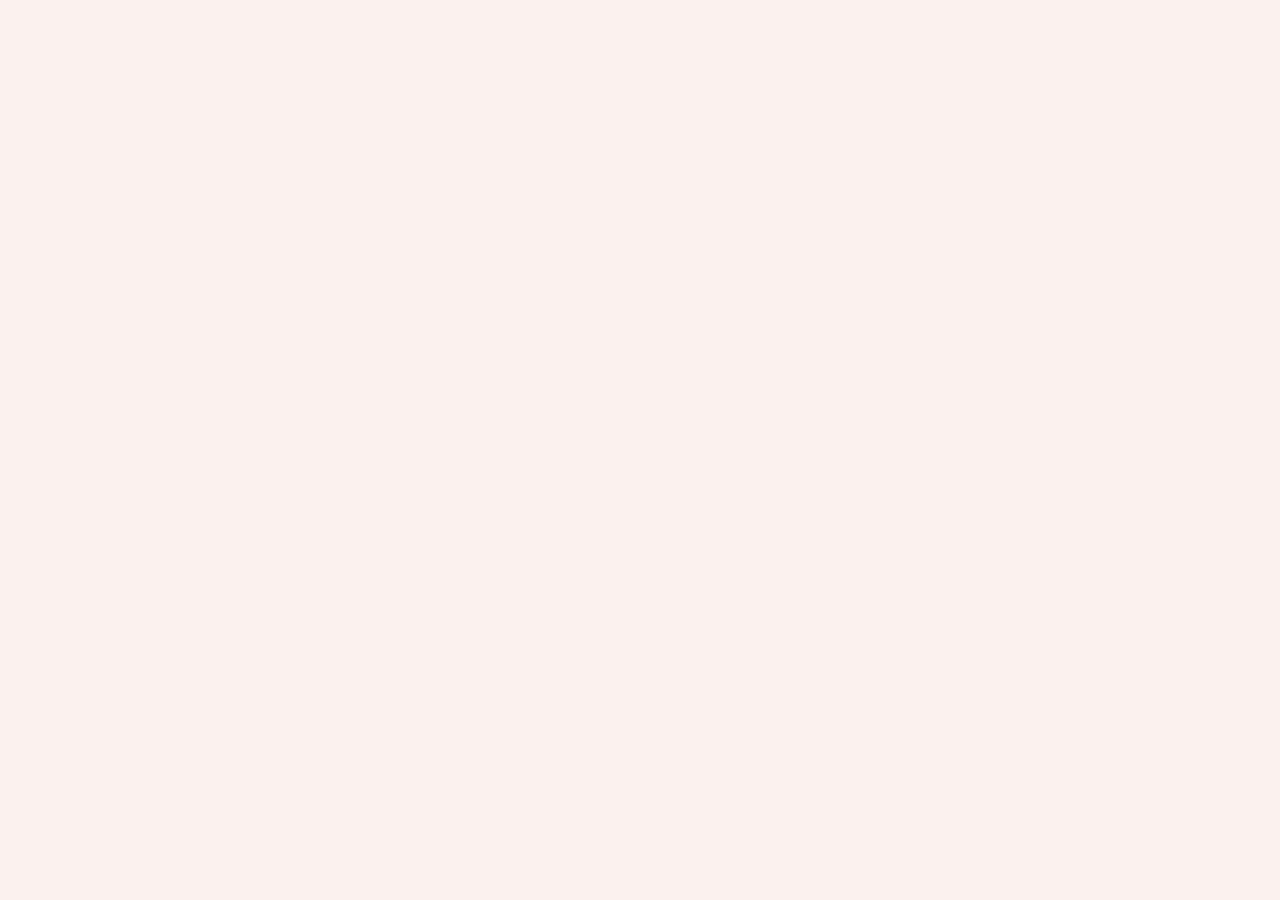
==== commit 9bb57f2f: "Redesign hero, expand to four services, fix invisible categories heading - Hero: replace the monogra" ====
--- a/index.html
+++ b/index.html
@@ -3,8 +3,8 @@
 <head>
 <meta charset="utf-8" />
 <meta name="viewport" content="width=device-width, initial-scale=1" />
-<title>ALLOT Studio — A growth studio for early-stage CPG brands</title>
-<link rel="icon" type="image/svg+xml" href="data:image/svg+xml,%3Csvg xmlns='http://www.w3.org/2000/svg' viewBox='0 0 64 64'%3E%3Crect width='64' height='64' rx='14' fill='%23FF0A54'/%3E%3Ctext x='32' y='46' font-family='Oswald,Arial Narrow,Arial,sans-serif' font-weight='700' font-size='44' letter-spacing='-2' text-anchor='middle' fill='%23161018'%3EA%3C/text%3E%3C/svg%3E" />
+<title>ALLOT Studios — A growth studio for DTC &amp; CPG brands</title>
+<link rel="icon" type="image/svg+xml" href="data:image/svg+xml,%3Csvg xmlns='http://www.w3.org/2000/svg' viewBox='0 0 64 64'%3E%3Crect width='64' height='64' rx='16' fill='%23FF0A54'/%3E%3Ctext x='32' y='45' font-family='Oswald,Arial Narrow,Arial,sans-serif' font-weight='700' font-size='42' letter-spacing='-1' text-anchor='middle' fill='%23FBF1EE'%3EA%3C/text%3E%3C/svg%3E" />
 <link rel="preconnect" href="https://fonts.googleapis.com" />
 <link rel="preconnect" href="https://fonts.gstatic.com" crossorigin />
 <link href="https://fonts.googleapis.com/css2?family=Oswald:wght@300;400;500;600;700&family=Space+Grotesk:wght@400;500;600;700&family=Syne:wght@700;800&family=JetBrains+Mono:wght@400;500&display=swap" rel="stylesheet" />
@@ -14,6 +14,8 @@
 <script src="https://unpkg.com/react-dom@18.3.1/umd/react-dom.development.js" integrity="sha384-u6aeetuaXnQ38mYT8rp6sbXaQe3NL9t+IBXmnYxwkUI2Hw4bsp2Wvmx4yRQF1uAm" crossorigin="anonymous"></script>
 <script src="https://unpkg.com/@babel/standalone@7.29.0/babel.min.js" integrity="sha384-m08KidiNqLdpJqLq95G/LEi8Qvjl/xUYll3QILypMoQ65QorJ9Lvtp2RXYGBFj1y" crossorigin="anonymous"></script>
 <script src="image-slot.js"></script>
+<script src="cursor.js" defer></script>
+<script src="reveal.js" defer></script>
 </head>
 <body>
 <div id="root"></div>
--- a/styles.css
+++ b/styles.css
@@ -213,10 +213,6 @@
 .nav-cta .arr { display: inline-block; transition: transform .2s ease; }
 .nav-cta:hover .arr { transform: translate(2px, -2px); }
 
-/* inline SVG arrow (replaces the ↗ emoji glyph) — sized in em, inherits color */
-.arr-svg { display: inline-block; vertical-align: -0.12em; }
-.arrow .arr-svg { vertical-align: 0; }
-
 /* ── tickers (multiple, multi-direction) ─────────────────────── */
 .ticker {
   border-bottom: 1px solid var(--rule-soft);
@@ -306,7 +302,7 @@
   grid-template-areas:
     "mark      nav"
     "mark-pad  statement"
-    "bio       cta";
+    "bio       bio";
   gap: clamp(32px, 4vw, 56px) clamp(40px, 6vw, 96px);
   min-height: min(82vh, 860px);
   align-items: start;
@@ -317,7 +313,9 @@
 .monogram {
   font-family: var(--serif);
   font-weight: 700;
-  color: var(--accent);
+  color: var(--ink);
+  -webkit-text-stroke: 0;
+  transition: color .6s cubic-bezier(.16,1,.3,1), letter-spacing .6s cubic-bezier(.16,1,.3,1);
   font-size: clamp(96px, 19vw, 300px);
   line-height: 0.78;
   letter-spacing: -0.05em;
@@ -332,13 +330,15 @@
   color: var(--accent); font-weight: 500;
 }
 
+.hm-mark:hover .monogram { letter-spacing: -0.03em; }
+
 /* top-right nav line */
 .hm-nav {
   grid-area: nav;
   justify-self: end; text-align: right;
-  font-family: var(--sans); font-weight: 700;
-  font-size: clamp(20px, 2.3vw, 36px);
-  line-height: 1.1; letter-spacing: -0.02em;
+  font-family: var(--sans); font-weight: 300;
+  font-size: clamp(13px, 1.1vw, 16px);
+  line-height: 1.5; letter-spacing: 0.06em;
   color: var(--ink);
   max-width: 16ch;
 }
@@ -366,23 +366,26 @@
 }
 
 /* cta, bottom right */
-.hm-cta { grid-area: cta; align-self: end; justify-self: start; }
+.hm-cta { margin-top: 28px; justify-self: start; }
 
 /* dark pill button */
 .btn-dark {
   background: var(--ink); color: var(--bg); border-color: var(--ink);
 }
-.btn-dark:hover { background: var(--accent); color: var(--bg); border-color: var(--accent); }
+.btn-dark:hover { background: var(--accent); color: var(--ink); border-color: var(--accent); }
 
 /* vertical edge tag (echoes the award tab) */
 .hm-edge {
   position: absolute; right: 0; top: 38%;
   writing-mode: vertical-rl;
-  background: var(--accent); color: var(--bg);
+  background: var(--accent); color: var(--ink);
   font-family: var(--mono); font-size: 11px; letter-spacing: 0.22em;
   text-transform: uppercase;
   padding: 16px 7px; border-radius: 6px 0 0 6px;
-}
+  text-decoration: none; cursor: pointer;
+  transition: background .25s ease, padding .25s ease;
+}
+.hm-edge:hover { background: var(--ink); color: var(--bg); padding-block: 22px; }
 
 @media (max-width: 860px) {
   .hero-mono .hm-grid {
@@ -462,6 +465,22 @@
 .about .label { grid-column: span 3; }
 .about .text  { grid-column: 5 / span 7; }
 .about .text p + p { margin-top: 1.1em; }
+
+/* thesis equation — Digital visibility + real-world presence = category presence */
+.thesis-equation {
+  display: flex; flex-direction: column; align-items: flex-start; gap: 4px;
+  font-family: var(--serif); font-weight: 500;
+  font-size: clamp(34px, 4.8vw, 78px);
+  line-height: 1.0; letter-spacing: -0.01em;
+  text-transform: uppercase; color: var(--ink);
+}
+.thesis-equation .te-term { display: block; text-wrap: balance; }
+.thesis-equation .te-term em { font-style: normal; color: var(--accent); }
+.thesis-equation .te-op {
+  color: var(--accent-2); font-weight: 400;
+  font-size: 0.72em; line-height: 0.7; margin: 2px 0 2px -0.02em;
+}
+.thesis-equation .te-result em { color: var(--accent); }
 .about .pull {
   margin-top: 64px; padding-top: 28px; border-top: 1px solid var(--ink);
   display: grid; grid-template-columns: repeat(12,1fr); gap: 24px;
@@ -484,7 +503,7 @@
 .services .head .h-section { max-width: 18ch; }
 .services-list { border-top: 1px solid var(--ink); }
 .svc {
-  display: grid; grid-template-columns: 80px minmax(0, 4.2fr) minmax(0, 5fr) 36px;
+  display: grid; grid-template-columns: 80px minmax(0, 3.4fr) minmax(0, 6fr) 36px;
   gap: 24px; align-items: start;
   padding: 32px 0;
   border-bottom: 1px solid var(--rule);
@@ -508,6 +527,7 @@
 .svc:hover .body { color: rgba(242, 237, 226, 0.85); }
 .svc:hover .arrow { transform: translate(8px, -8px) rotate(20deg); color: var(--accent); }
 .svc:hover .tag { border-color: rgba(242,237,226,0.4); color: rgba(242,237,226,0.85); }
+@media (max-width: 860px) { .svc .body .tags { grid-template-columns: repeat(2, 1fr); } }
 .svc .num { font-family: var(--mono); font-size: 11px; letter-spacing: 0.12em; color: var(--ink-3); padding-top: 18px; transition: color .3s ease; }
 .svc .title {
   font-family: var(--serif); font-size: clamp(32px, 4vw, 60px);
@@ -516,12 +536,41 @@
   transition: color .3s ease;
 }
 .svc .title em { font-style: italic; color: var(--accent); }
-.svc .body { color: var(--ink-2); font-size: 16px; line-height: 1.55; max-width: 52ch; padding-top: 12px; transition: color .3s ease; }
-.svc .body .tags { margin-top: 16px; display: flex; flex-wrap: wrap; gap: 6px; }
+.svc .body { color: var(--ink-2); font-size: 16px; line-height: 1.55; padding-top: 12px; transition: color .3s ease; }
+.svc .body > p, .svc .body .svc-lead { max-width: 52ch; }
+.svc .body .svc-lead {
+  font-family: var(--serif); font-weight: 500;
+  font-size: clamp(19px, 1.6vw, 26px); line-height: 1.22;
+  letter-spacing: -0.01em; margin: 0 0 16px;
+}
+.svc .body .tags-label {
+  display: block; margin-top: 20px; margin-bottom: 10px;
+  font-family: var(--mono); font-size: 10px; letter-spacing: 0.18em;
+  text-transform: uppercase; color: var(--ink-3); transition: color .3s ease;
+}
+.svc:hover .body .tags-label { color: rgba(242, 237, 226, 0.7); }
+.svc .body .tags { margin-top: 16px; display: grid; grid-template-columns: repeat(3, 1fr); gap: 8px 10px; }
 .svc .body .tag {
   font-family: var(--mono); font-size: 10px; letter-spacing: 0.14em; text-transform: uppercase;
-  color: var(--ink-3); padding: 5px 11px; border: 1px solid var(--rule); border-radius: 999px;
+  color: var(--ink-3); padding: 5px 0 5px 0; border: 0; border-top: 1px solid var(--rule); border-radius: 0;
   transition: color .3s ease, border-color .3s ease;
+}
+.svc-reveal { display: grid; grid-template-rows: 0fr; opacity: 0; transition: grid-template-rows .4s ease, opacity .3s ease; }
+.svc:hover .svc-reveal { grid-template-rows: 1fr; opacity: 1; }
+.svc-reveal > * { overflow: hidden; min-height: 0; }
+.svc .body .svc-columns { margin-top: 28px; display: grid; grid-template-columns: repeat(auto-fit, minmax(200px, 1fr)); gap: 28px 32px; max-width: none; }
+.svc-col { border-top: 1px solid var(--rule); padding-top: 12px; transition: border-color .3s ease; }
+.svc:hover .svc-col { border-color: rgba(242,237,226,0.3); }
+.svc-col-head { display: flex; align-items: baseline; gap: 6px; margin-bottom: 10px; }
+.svc-col-num { font-family: var(--mono); font-size: 10px; color: var(--ink-3); transition: color .3s ease; }
+.svc:hover .svc-col-num { color: rgba(242,237,226,0.6); }
+.svc-col-label { font-family: var(--mono); font-size: 10px; letter-spacing: 0.1em; text-transform: uppercase; color: var(--ink); font-weight: 600; transition: color .3s ease; }
+.svc:hover .svc-col-label { color: var(--bg); }
+.svc-col-items { list-style: none; margin: 0; padding: 0; display: flex; flex-direction: column; gap: 6px; }
+.svc-col-items li { font-family: var(--sans); font-size: 13px; line-height: 1.5; color: var(--ink-2); transition: color .3s ease; }
+.svc:hover .svc-col-items li { color: rgba(242,237,226,0.85); }
+@media (max-width: 980px) {
+  .svc .body .svc-columns { grid-template-columns: repeat(2, 1fr); }
 }
 .svc .arrow {
   align-self: start; padding-top: 16px;
@@ -614,9 +663,9 @@
 }
 .principles > * { position: relative; }
 .principles .h-section { color: var(--bg); }
-.principles .h-section em { color: var(--accent-3); }
+.principles .h-section em { color: var(--accent); }
 .principles .eyebrow { color: rgba(242, 237, 226, 0.6); }
-.principles .eyebrow .dot { background: var(--accent-3); }
+.principles .eyebrow .dot { background: var(--accent); }
 .principles-list {
   display: grid; grid-template-columns: repeat(12, 1fr); gap: 0;
   margin-top: 64px;
@@ -636,6 +685,91 @@
 .princ .stmt { font-family: var(--serif); font-weight: 600; font-size: clamp(26px, 2.6vw, 40px); line-height: 1.08; letter-spacing: -0.028em; }
 .princ .stmt em { color: var(--accent-3); font-style: italic; }
 .princ .gloss { display: block; margin-top: 14px; font-family: var(--sans); font-size: 14.5px; line-height: 1.55; color: rgba(242, 237, 226, 0.7); max-width: 44ch; }
+
+/* ── artistic layer: grain, drift, reveal ────────────────── */
+body::after{content:"";position:fixed;inset:-50%;z-index:9990;pointer-events:none;opacity:.05;mix-blend-mode:overlay;background-image:url("data:image/svg+xml;utf8,<svg xmlns='http://www.w3.org/2000/svg' width='200' height='200'><filter id='n'><feTurbulence type='fractalNoise' baseFrequency='.85' numOctaves='3'/></filter><rect width='200' height='200' filter='url(%23n)'/></svg>");animation:grainShift 700ms steps(2) infinite}
+@keyframes grainShift{0%{transform:translate(0,0)}50%{transform:translate(-3%,2%)}100%{transform:translate(2%,-2%)}}
+#page-bg::before{content:"";position:absolute;inset:-20%;pointer-events:none;background:radial-gradient(38% 42% at 18% 26%,rgba(255,10,84,.22),transparent 70%),radial-gradient(34% 38% at 82% 68%,rgba(61,91,255,.20),transparent 72%),radial-gradient(28% 30% at 58% 12%,rgba(168,255,31,.10),transparent 74%);filter:blur(40px);animation:drift 34s ease-in-out infinite alternate}
+@keyframes drift{0%{transform:translate3d(-3%,-2%,0) scale(1.02)}50%{transform:translate3d(3%,2%,0) scale(1.08)}100%{transform:translate3d(-2%,3%,0) scale(1.03)}}
+.reveal{transition:opacity .9s cubic-bezier(.16,1,.3,1) var(--reveal-delay,0ms),transform .9s cubic-bezier(.16,1,.3,1) var(--reveal-delay,0ms)}
+.reveal[data-rv-hidden]{opacity:0;transform:translateY(26px)}
+@media (prefers-reduced-motion: reduce){.reveal[data-rv-hidden]{opacity:1;transform:none;transition:none}body::after,#page-bg::before{animation:none}}
+
+/* ── page background image layer ────────────────────────────── */
+#root { position: relative; z-index: 1; }
+#page-bg { position: fixed; inset: 0; z-index: 0; background: #FFFFFF; pointer-events: none; overflow: hidden; }
+#page-bg image-slot { position: absolute; inset: 0; width: 100%; height: 100%; opacity: .75; filter: grayscale(.25) contrast(1.05); }
+#page-bg::after { content: ""; position: absolute; inset: 0; background: radial-gradient(120% 90% at 50% 0%, rgba(0,0,0,.35), rgba(0,0,0,.8) 70%); }
+#page-bg:not(:has(image-slot[data-filled])) {
+  inset: auto 20px 20px auto; width: 210px; height: 124px; z-index: 9998;
+  pointer-events: auto; background: rgba(24,24,24,.92);
+  border: 1px dashed rgba(244,236,228,.4); border-radius: 10px;
+  box-shadow: 0 12px 40px rgba(0,0,0,.5);
+}
+#page-bg image-slot { color: rgba(244,236,228,.85); }
+@media (max-width: 860px) { #page-bg:not(:has(image-slot[data-filled])) { display: none; } }
+#page-bg:not(:has(image-slot[data-filled])) image-slot { opacity: 1; filter: none; }
+#page-bg:not(:has(image-slot[data-filled]))::after,
+#page-bg:not(:has(image-slot[data-filled]))::before { display: none; }
+body[data-palette="noir"] { background: #FFFFFF; }
+body[data-palette="noir"]:has(image-slot[data-filled]) { background: transparent; }
+body[data-palette="noir"]:has(image-slot[data-filled]) .principles,
+body[data-palette="noir"]:has(image-slot[data-filled]) .contact { background: rgba(0,0,0,.78); backdrop-filter: blur(2px); }
+body[data-palette="noir"]:has(image-slot[data-filled]) .footer { background: rgba(0,0,0,.9); }
+
+/* ── custom cursor ────────────────────────────────── */
+html.has-custom-cursor, html.has-custom-cursor * { cursor: none !important; }
+.om-cursor-dot, .om-cursor-ring { position: fixed; top: 0; left: 0; pointer-events: none; z-index: 9999; opacity: 0; transition: opacity .25s ease; }
+body.cursor-on .om-cursor-dot, body.cursor-on .om-cursor-ring { opacity: 1; }
+.om-cursor-dot { width: 7px; height: 7px; border-radius: 50%; background: var(--accent); mix-blend-mode: normal; }
+.om-cursor-ring {
+  width: 34px; height: 34px; border-radius: 50%;
+  border: 1px solid var(--accent);
+  transition: width .28s ease, height .28s ease, border-width .28s ease, background .28s ease, opacity .25s ease;
+}
+.om-cursor-ring.is-active { width: 54px; height: 54px; background: rgba(242,100,58,0.14); border-width: 1.5px; }
+.om-cursor-ring.is-down { width: 24px; height: 24px; background: rgba(242,100,58,0.28); }
+@media (pointer: coarse) { .om-cursor-dot, .om-cursor-ring { display: none; } }
+
+/* ── process pipeline (horizontal) ──────────────────────────── */
+.principles-list.pipeline {
+  display: grid; grid-template-columns: repeat(7, minmax(0, 1fr));
+  gap: 0; border-top: 0; margin-top: 56px;
+}
+.pipeline .princ {
+  grid-column: auto; display: block; padding: 0 24px 0 0 !important;
+  border-right: 0 !important; border-left: 0 !important;
+  position: relative; background: none;
+}
+.pipeline .princ::before {
+  content: ""; position: absolute; left: 0; right: 0; top: 13px; height: 1px;
+  background: rgba(242,237,226,0.2);
+}
+.pipeline .princ:last-child::before { right: 24px; }
+.pipeline .princ .num {
+  position: relative; z-index: 1; padding-top: 0; margin-bottom: 24px;
+  width: 28px; height: 28px; border-radius: 50%;
+  display: grid; place-items: center;
+  border: 1px solid rgba(242,237,226,0.4); background: var(--bg);
+  font-size: 10px; color: var(--ink);
+  transition: background .3s ease, color .3s ease, border-color .3s ease;
+}
+.pipeline .princ:hover { background: none; }
+.pipeline .princ.is-active .num { background: var(--accent); border-color: var(--accent); color: var(--bg); }
+.pipeline .princ.is-active .stmt em { color: var(--accent); }
+.pipeline .princ .stmt, .pipeline .princ .gloss { transition: color .4s ease, opacity .4s ease; }
+.pipeline .princ:not(.is-active) .gloss { opacity: .85; }
+.pipeline .princ .stmt { font-size: clamp(19px, 1.5vw, 24px); line-height: 1.15; }
+.pipeline .princ .gloss { margin-top: 12px; font-size: 14px; max-width: none; color: rgba(242,237,226,0.9); }
+@media (max-width: 1100px) {
+  .principles-list.pipeline { grid-template-columns: repeat(3, minmax(0, 1fr)); row-gap: 44px; }
+  .pipeline .princ:nth-child(3n)::before { right: 24px; }
+}
+@media (max-width: 720px) {
+  .principles-list.pipeline { grid-template-columns: repeat(2, minmax(0, 1fr)); }
+  .pipeline .princ:nth-child(3n)::before { right: 0; }
+  .pipeline .princ:nth-child(2n)::before { right: 24px; }
+}
 
 /* ── equity ──────────────────────────────────────────────────── */
 .equity .frame {
@@ -813,10 +947,6 @@
 /* ── responsive ─────────────────────────────────────────────── */
 @media (max-width: 980px) {
   .hero-meta { grid-template-columns: repeat(2, 1fr); }
-  /* collapse any 12-col grid to a single column so spanned items (incl. inline
-     gridColumn spans) can't widen the tracks past the viewport */
-  .cols-12 { grid-template-columns: 1fr !important; gap: 16px; }
-  .cols-12 > * { grid-column: 1 / -1 !important; min-width: 0; }
   .about .label, .about .text, .about .pull .num, .about .pull .body { grid-column: 1 / -1; }
   .clients .grid { grid-template-columns: 1fr; gap: 40px; }
   .equity .grid { grid-template-columns: 1fr; gap: 32px; }
@@ -831,18 +961,21 @@
   .svc .body { grid-column: 2 / -1; padding-top: 4px; }
   .nav-links .nav-link { display: none; }
   .hero-headline-wrap .ghost-mark { font-size: 48vw; opacity: 0.22; }
+  /* Mobile browsers (esp. iOS Safari) glitch/flicker rendering a sticky,
+     backdrop-blurred nav on top of animated content scrolling underneath —
+     the blur has to be recomposited every frame. Drop it and go solid
+     below desktop widths (still used by the careers-page nav). */
+  .nav {
+    background: var(--bg);
+    backdrop-filter: none;
+    -webkit-backdrop-filter: none;
+  }
 }
 @media (max-width: 600px) {
   .hero-meta { grid-template-columns: 1fr 1fr; }
   .contact-form .row { grid-template-columns: 1fr; }
   .footer .grid { grid-template-columns: 1fr; }
   .nav-cta { display: none; }
-  /* scale oversized display type down so it reads comfortably on phones */
-  .h-section { font-size: clamp(28px, 8.5vw, 38px); }
-  .section { padding-top: 64px; padding-bottom: 64px; }
-}
-@media (max-width: 400px) {
-  .h-section { font-size: clamp(25px, 7.8vw, 32px); }
 }
 
 /* ── work ───────────────────────────────────────────────── */
@@ -926,13 +1059,14 @@
 .threshold-copy {
   font-family: var(--serif);
   font-weight: 400;
-  font-size: clamp(30px, 4.4vw, 60px);
-  line-height: 1.14;
+  font-size: clamp(24px, 3.2vw, 42px);
+  line-height: 1.35;
   letter-spacing: 0;
   color: var(--ink);
   margin: 32px 0 0;
-  text-wrap: balance;
-}
+  text-wrap: pretty;
+}
+.threshold-copy .tc-break { display: block; margin-top: 20px; }
 .threshold-copy em { color: var(--accent); }
 .threshold-sub {
   max-width: 60ch;
@@ -1002,32 +1136,37 @@
 }
 
 /* ── categories (who we serve) ─────────────────────────────── */
-.categories .head { display: flex; justify-content: space-between; align-items: end; margin-bottom: 56px; gap: 40px; flex-wrap: wrap; }
-.categories .head .h-section { max-width: 16ch; }
-.categories .head .lede em { font-style: normal; color: var(--accent); font-weight: 600; }
-.cats-layout {
-  display: grid; grid-template-columns: 1.5fr 1fr;
-  gap: clamp(40px, 5vw, 80px); align-items: start;
-}
+.cats-head { display: flex; align-items: flex-end; justify-content: space-between; gap: 32px; flex-wrap: wrap; margin-bottom: clamp(36px, 5vw, 64px); }
+.cats-title { font-family: var(--sans); font-weight: 700; font-size: clamp(44px, 8vw, 128px); line-height: .88; letter-spacing: -.04em; text-transform: uppercase; margin: 0; }
+.cats-title em { font-style: normal; color: transparent; -webkit-text-stroke: 1.5px var(--ink); }
+.cats-count { font-family: var(--mono); font-size: 11px; letter-spacing: .18em; text-transform: uppercase; color: var(--ink-3); padding-bottom: 10px; }
 .cats { border-top: 1px solid var(--ink); }
 .cat {
-  display: grid; grid-template-columns: 44px 1fr; gap: 18px;
-  padding: 24px 0; border-bottom: 1px solid var(--rule);
-  position: relative; transition: padding-left .3s ease;
-}
-.cat::before {
-  content: ""; position: absolute; left: 0; top: 24px; bottom: 24px; width: 0;
-  background: var(--accent-2); transition: width .3s ease;
-}
-.cat:hover { padding-left: 16px; }
-.cat:hover::before { width: 4px; }
-.cat:hover .cat-name { color: var(--accent); }
-.cat .num { font-family: var(--mono); font-size: 11px; color: var(--accent); padding-top: 6px; font-weight: 500; }
+  display: grid; grid-template-columns: 62px 1fr 28px; gap: 22px;
+  padding: clamp(22px, 2.6vw, 34px) clamp(14px, 2vw, 26px); border-bottom: 1px solid var(--rule);
+  position: relative; transition: background .35s ease, color .35s ease;
+  width: 100%; text-align: left; background: none; border-left: 0; border-right: 0; border-top: 0;
+  font: inherit; color: inherit; cursor: pointer; align-items: start;
+}
+.cat:hover, .cat.is-open { background: var(--ink); color: var(--bg); }
+.cat:hover .num, .cat.is-open .num { color: var(--accent); }
+.cat:hover .cat-detail li, .cat.is-open .cat-detail li { border-color: rgba(255,255,255,.3); color: var(--bg); }
+.cat .cat-toggle { font-family: var(--mono); font-size: 18px; color: var(--accent); line-height: 1; padding-top: 4px; transition: transform .3s ease; }
+.cat:hover .cat-toggle, .cat.is-open .cat-toggle { transform: rotate(45deg); }
+.cat .cat-detail { display: grid; grid-template-rows: 0fr; transition: grid-template-rows .35s ease, opacity .25s ease; opacity: 0; }
+.cat:hover .cat-detail, .cat.is-open .cat-detail { grid-template-rows: 1fr; opacity: 1; }
+.cat .cat-detail > ul { overflow: hidden; list-style: none; margin: 0; padding: 0; display: flex; flex-wrap: wrap; gap: 8px 10px; }
+.cat:hover .cat-detail > ul, .cat.is-open .cat-detail > ul { padding-top: 16px; }
+.cat .cat-detail li { font-family: var(--mono); font-size: 11px; letter-spacing: .04em; text-transform: uppercase; color: var(--ink-2); border: 1px solid var(--rule); border-radius: 999px; padding: 6px 12px; }
+.cat:hover .cat-name { color: inherit; }
+.cat .num { font-family: var(--mono); font-size: 12px; color: var(--accent); padding-top: 12px; font-weight: 500; letter-spacing: .08em; transition: color .35s ease; }
 .cat .cat-name {
-  font-family: var(--serif); font-weight: 500;
-  font-size: clamp(24px, 2.6vw, 38px); line-height: 1.04; letter-spacing: 0;
-  display: block; transition: color .25s ease;
-}
+  font-family: var(--sans); font-weight: 600; text-transform: uppercase;
+  font-size: clamp(22px, 2.9vw, 44px); line-height: 1; letter-spacing: -.025em;
+  display: block; transition: color .25s ease; text-wrap: balance;
+}
+.cat .cat-toggle { padding-top: 10px !important; transition: transform .35s ease, color .35s ease; }
+.cat:hover .cat-toggle, .cat.is-open .cat-toggle { color: var(--accent); }
 .cat .cat-desc {
   display: block; margin-top: 6px;
   font-family: var(--sans); font-size: 14px; color: var(--ink-3); line-height: 1.5;
@@ -1066,16 +1205,16 @@
 
 /* ── NOIR — warm dark mode ─────────────────────────────────── */
 body[data-palette="noir"] {
-  --bg: #161018;              /* warm plum-black, not cold charcoal */
+  --bg: #161018;
   --bg-2: #211829;
-  --ink: #F4ECE4;             /* warm bone, not stark white */
+  --ink: #F4ECE4;
   --ink-2: #D9CCC2;
   --ink-3: #938578;
   --rule: rgba(244, 236, 228, 0.18);
   --rule-soft: rgba(244, 236, 228, 0.08);
-  --accent: #FF0A54;          /* raspberry */
-  --accent-2: #3D5BFF;        /* cobalt, brightened for dark */
-  --accent-3: #A8FF1F;        /* neon green — detonates on dark */
+  --accent: #FF0A54;
+  --accent-2: #3D5BFF;
+  --accent-3: #A8FF1F;
 }
 /* re-darken the inverted sections + fix their text in noir */
 body[data-palette="noir"] .principles,
@@ -1162,3 +1301,45 @@
 body[data-energy="max"] .principles::before { display: none; }
 body[data-energy="max"] .principles-list { border-color: rgba(14,12,9,0.2); }
 body[data-energy="max"] .princ { border-color: rgba(14,12,9,0.18) !important; }
+
+/* ── hero: centered wordmark + arch rail ───────────────────── */
+.hero.hx{position:relative;padding:clamp(56px,9vw,130px) 0 0;overflow:hidden}
+.hx-center{text-align:center;padding:0 clamp(20px,4vw,56px)}
+.hx-mark{font-family:var(--sans);font-weight:800;font-size:clamp(96px,22vw,340px);line-height:.82;letter-spacing:-.055em;color:var(--ink);margin:0;display:inline-flex;align-items:flex-start}
+.hx-mark sup{font-size:.2em;line-height:1;margin:.12em 0 0 .06em;letter-spacing:0;font-weight:500}
+.hx-tag{margin:clamp(24px,3vw,44px) 0 0;font-family:var(--sans);font-size:clamp(18px,2vw,28px);letter-spacing:-.01em;color:var(--ink)}
+.hx-side{position:absolute;left:clamp(14px,2vw,30px);top:clamp(60px,9vw,130px);writing-mode:vertical-rl;transform:rotate(180deg);font-family:var(--mono);font-size:12px;letter-spacing:.18em;text-transform:uppercase;color:var(--ink-2)}
+.hx-meta{display:flex;justify-content:space-between;align-items:center;gap:20px;flex-wrap:wrap;padding:clamp(32px,4vw,52px) clamp(48px,6vw,80px) 26px;font-family:var(--mono);font-size:11px;letter-spacing:.16em;text-transform:uppercase;color:var(--ink-2)}
+.hx-links{display:flex;gap:12px}
+.hx-links a{color:var(--ink)}
+.hx-links a:hover{color:var(--accent)}
+.hx-rail{display:flex;gap:18px;padding:0 0 clamp(40px,5vw,72px);margin:0 -40px;-webkit-mask-image:linear-gradient(90deg,transparent,#000 9%,#000 91%,transparent);mask-image:linear-gradient(90deg,transparent,#000 9%,#000 91%,transparent)}
+.hx-card{flex:1 0 clamp(150px,13vw,240px);aspect-ratio:2/3;overflow:hidden;background:var(--bg-2);position:relative}
+.hx-card.r-tr{border-top-right-radius:100% 66.67%}
+.hx-card.r-tl{border-top-left-radius:100% 66.67%}
+.hx-card image-slot{position:absolute;inset:0;width:100%;height:100%;color:var(--ink-2)}
+@media(max-width:720px){.hx-side{display:none}.hx-meta{padding-inline:20px}.hx-card{flex-basis:44vw}}
+
+/* ── hero: typographic split (hc) ─────────────────────────── */
+.hero.hc{position:relative;min-height:100vh;display:grid;grid-template-rows:auto 1fr auto auto;padding:clamp(20px,2.4vw,36px) clamp(20px,3vw,52px) clamp(24px,2.6vw,40px);background:var(--bg);color:var(--ink);overflow:hidden}
+.hc-top{display:grid;grid-template-columns:1fr auto auto;align-items:center;gap:clamp(24px,4vw,64px)}
+.hc-logo{font-family:var(--sans);font-weight:700;font-size:clamp(28px,3vw,46px);letter-spacing:-.04em;color:var(--ink)}
+.hc-nav{display:flex;gap:clamp(20px,3vw,52px);font-family:var(--sans);font-weight:500;font-size:clamp(15px,1.3vw,20px);letter-spacing:-.01em}
+.hc-nav a{color:var(--ink);transition:color .2s ease}
+.hc-nav a:hover{color:var(--accent)}
+.hc-menu{display:flex;flex-direction:column;gap:5px;width:24px;padding:8px 0}
+.hc-menu span{height:2px;background:var(--ink);transition:background .2s ease}
+.hc-menu:hover span{background:var(--accent)}
+.hc-head{justify-self:end;align-self:center;margin:clamp(40px,6vw,96px) 0;font-family:var(--sans);font-weight:500;font-size:clamp(44px,6.6vw,118px);line-height:1;letter-spacing:-.045em;color:var(--ink);width:min(100%,11.5em)}
+.hc-line{display:block}
+.hc-row{display:flex;align-items:center;gap:.22em}
+.hc-small{font-size:clamp(14px,1.35vw,24px);line-height:1.15;letter-spacing:-.02em;font-weight:500}
+.hc-head em{font-style:normal;color:var(--accent)}
+.hc-mark{justify-self:end;margin:0;font-family:var(--sans);font-weight:800;font-size:clamp(88px,19vw,340px);line-height:.8;letter-spacing:-.06em;color:var(--ink);display:inline-flex;align-items:flex-start}
+.hc-mark sup{font-size:.26em;line-height:1;margin:-.08em 0 0 .04em;letter-spacing:0;font-weight:600;color:var(--accent)}
+.hc-foot{display:grid;grid-template-columns:repeat(3,minmax(0,1fr)) auto;align-items:end;gap:20px;margin-top:clamp(28px,3.4vw,52px);font-family:var(--sans);font-weight:500;font-size:clamp(14px,1.2vw,19px);line-height:1.2;letter-spacing:-.01em}
+.hc-cta{color:var(--ink);border-bottom:2px solid var(--accent);padding-bottom:4px;display:inline-flex;gap:10px;transition:color .2s ease}
+.hc-cta:hover{color:var(--accent)}
+.hc-cta span{transition:transform .2s ease}
+.hc-cta:hover span{transform:translateX(4px)}
+@media(max-width:820px){.hc-nav{display:none}.hc-top{grid-template-columns:1fr auto}.hc-head{justify-self:start}.hc-foot{grid-template-columns:1fr 1fr}.hc-cta{justify-self:start}}
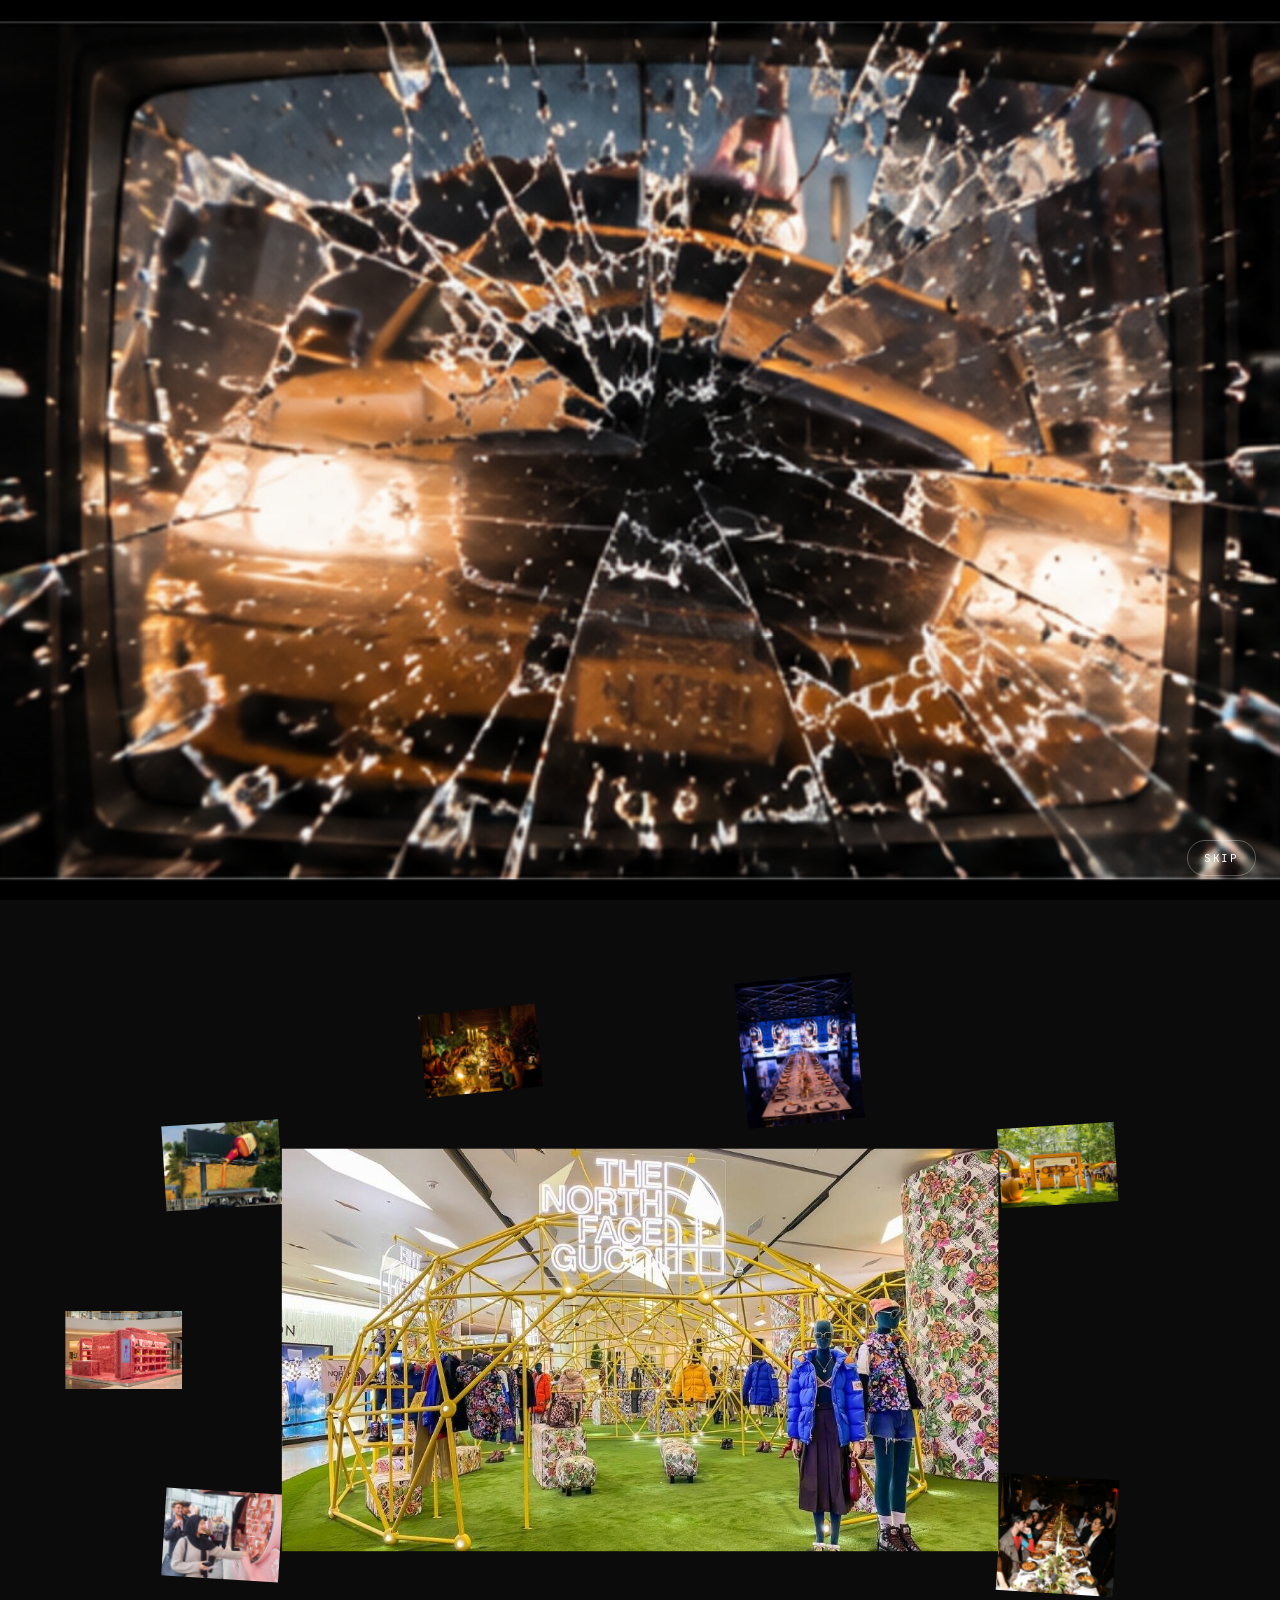
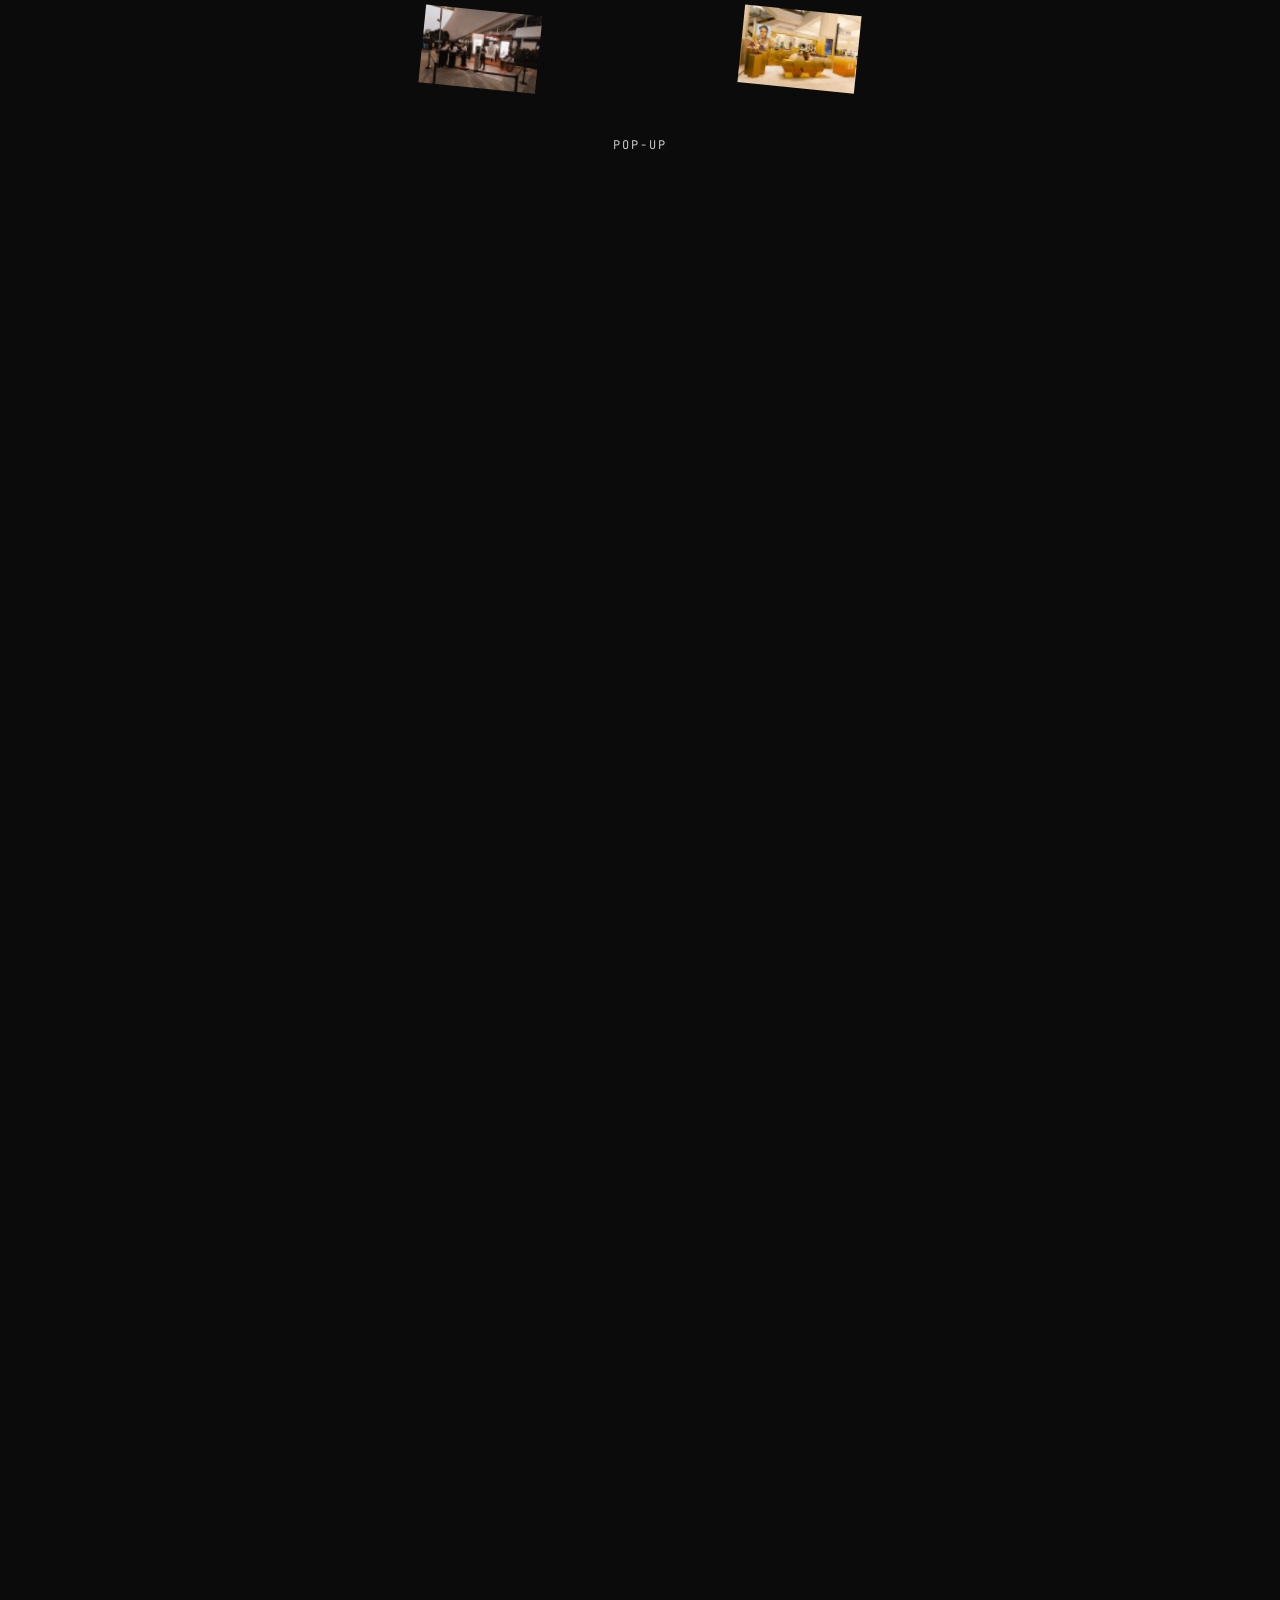
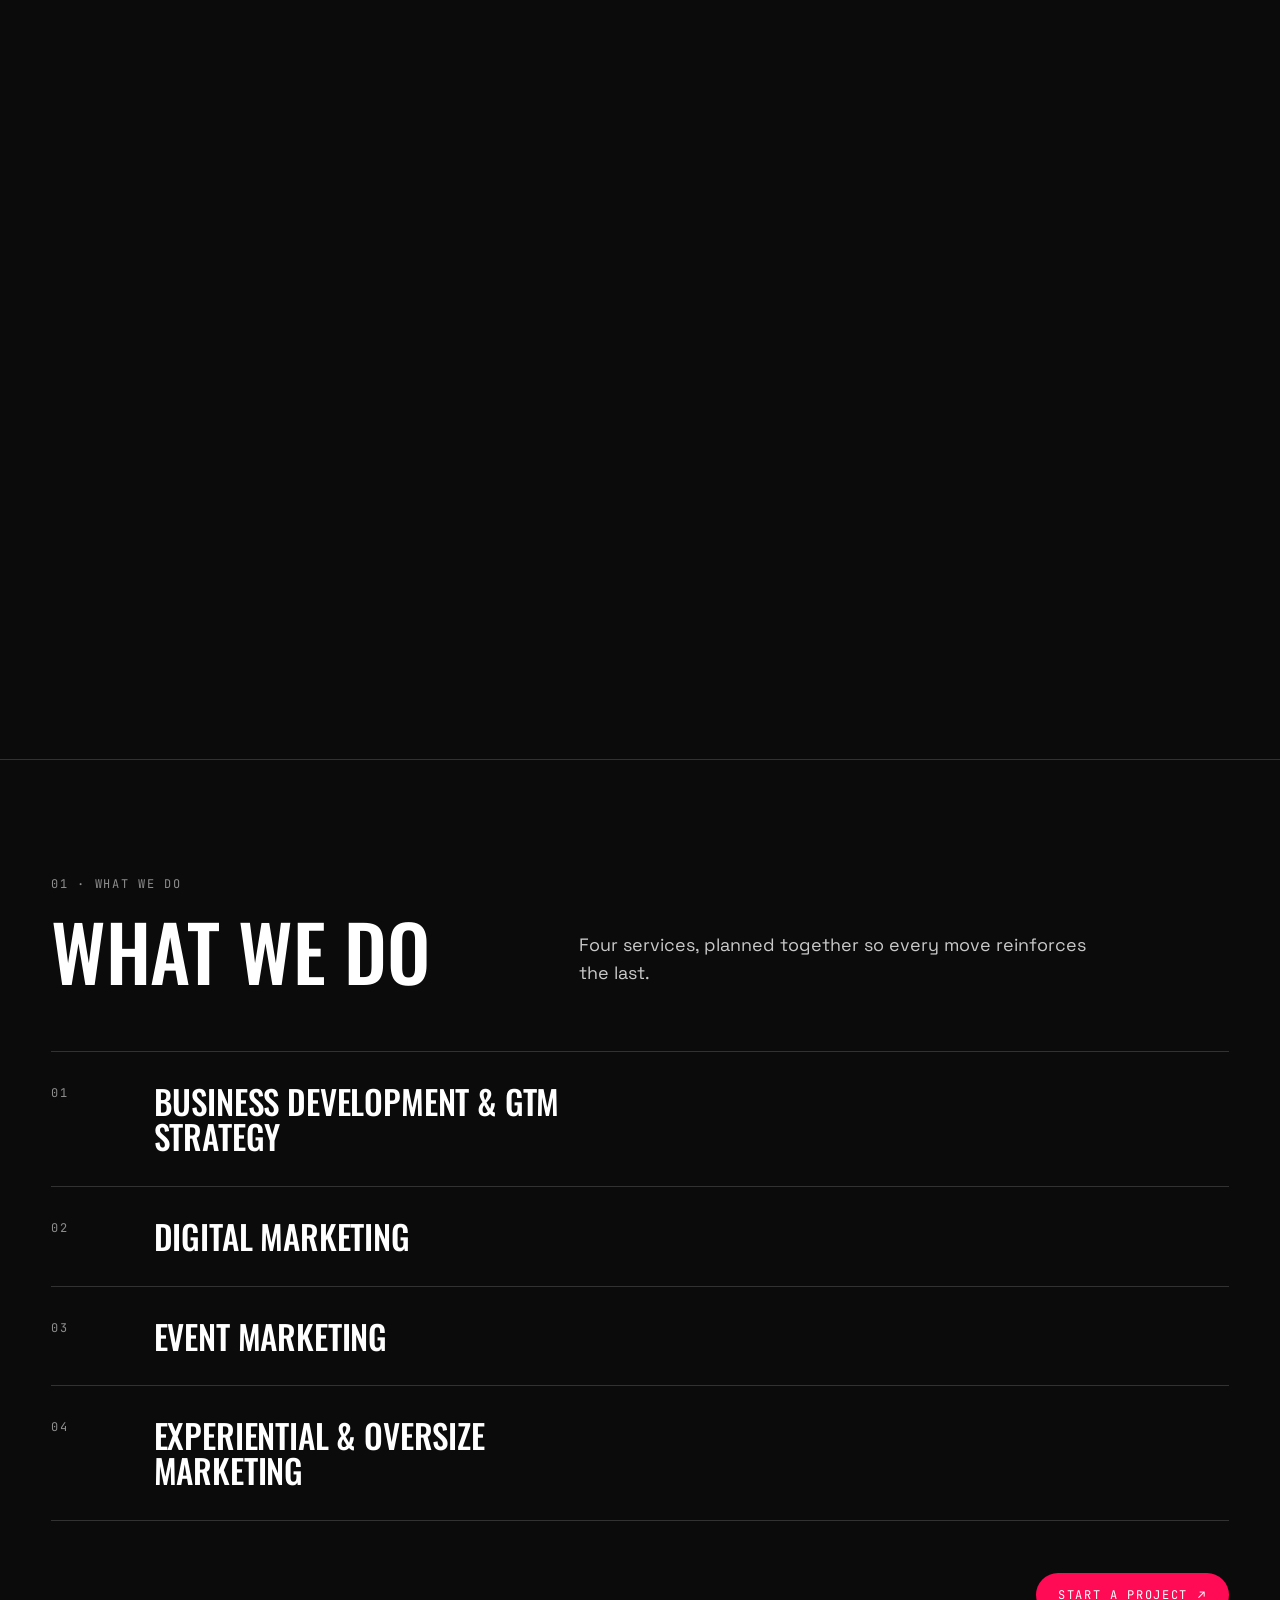
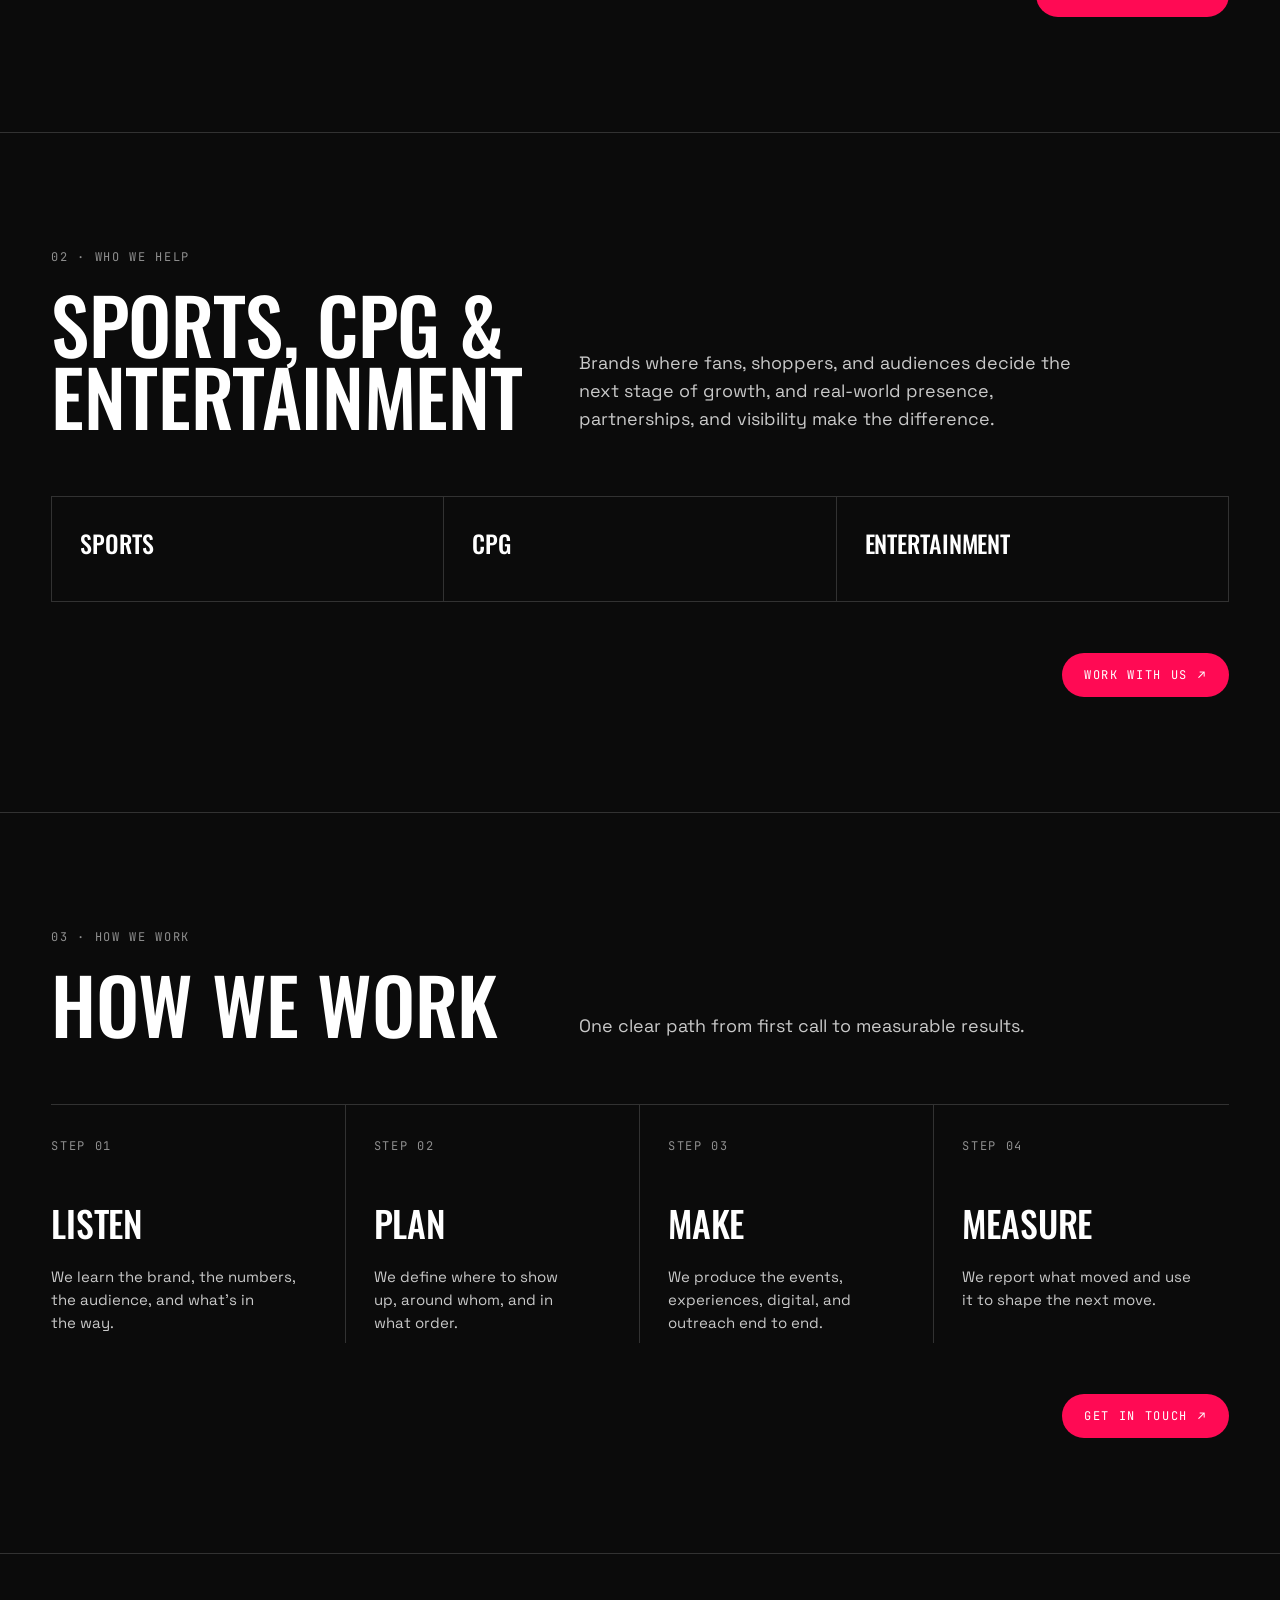
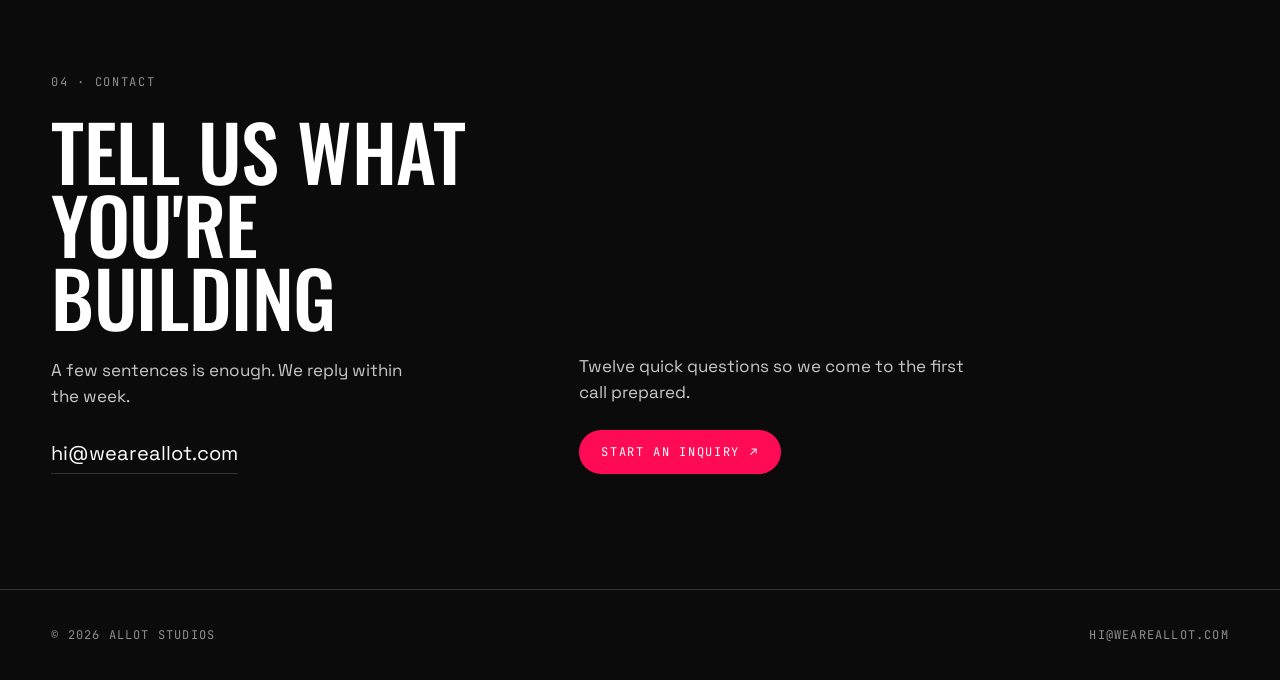
==== commit bd594c55: "Replace React app with single-file site: intro animation, photo ring, wired contact form Full rebuil" ====
--- a/index.html
+++ b/index.html
@@ -1,35 +1,372 @@
 <!doctype html>
 <html lang="en">
 <head>
-<meta charset="utf-8" />
-<meta name="viewport" content="width=device-width, initial-scale=1" />
-<title>ALLOT Studios — A growth studio for DTC &amp; CPG brands</title>
-<link rel="icon" type="image/svg+xml" href="data:image/svg+xml,%3Csvg xmlns='http://www.w3.org/2000/svg' viewBox='0 0 64 64'%3E%3Crect width='64' height='64' rx='16' fill='%23FF0A54'/%3E%3Ctext x='32' y='45' font-family='Oswald,Arial Narrow,Arial,sans-serif' font-weight='700' font-size='42' letter-spacing='-1' text-anchor='middle' fill='%23FBF1EE'%3EA%3C/text%3E%3C/svg%3E" />
-<link rel="preconnect" href="https://fonts.googleapis.com" />
-<link rel="preconnect" href="https://fonts.gstatic.com" crossorigin />
-<link href="https://fonts.googleapis.com/css2?family=Oswald:wght@300;400;500;600;700&family=Space+Grotesk:wght@400;500;600;700&family=Syne:wght@700;800&family=JetBrains+Mono:wght@400;500&display=swap" rel="stylesheet" />
-<link rel="stylesheet" href="styles.css" />
-
-<script src="https://unpkg.com/react@18.3.1/umd/react.development.js" integrity="sha384-hD6/rw4ppMLGNu3tX5cjIb+uRZ7UkRJ6BPkLpg4hAu/6onKUg4lLsHAs9EBPT82L" crossorigin="anonymous"></script>
-<script src="https://unpkg.com/react-dom@18.3.1/umd/react-dom.development.js" integrity="sha384-u6aeetuaXnQ38mYT8rp6sbXaQe3NL9t+IBXmnYxwkUI2Hw4bsp2Wvmx4yRQF1uAm" crossorigin="anonymous"></script>
-<script src="https://unpkg.com/@babel/standalone@7.29.0/babel.min.js" integrity="sha384-m08KidiNqLdpJqLq95G/LEi8Qvjl/xUYll3QILypMoQ65QorJ9Lvtp2RXYGBFj1y" crossorigin="anonymous"></script>
-<script src="image-slot.js"></script>
-<script src="cursor.js" defer></script>
-<script src="reveal.js" defer></script>
+<meta charset="utf-8">
+<meta name="viewport" content="width=device-width, initial-scale=1">
+<title>ALLOT Studios — Growth studio for Sports, CPG &amp; Entertainment</title>
+<link rel="icon" type="image/svg+xml" href="data:image/svg+xml,%3Csvg xmlns='http://www.w3.org/2000/svg' viewBox='0 0 64 64'%3E%3Crect width='64' height='64' rx='16' fill='%23FF0A54'/%3E%3Ctext x='32' y='45' font-family='Oswald,Arial Narrow,Arial,sans-serif' font-weight='700' font-size='42' letter-spacing='-1' text-anchor='middle' fill='%23FFFFFF'%3EA%3C/text%3E%3C/svg%3E" />
+<link rel="preconnect" href="https://fonts.googleapis.com">
+<link rel="preconnect" href="https://fonts.gstatic.com" crossorigin>
+<link href="https://fonts.googleapis.com/css2?family=Oswald:wght@400;500;600&family=Space+Grotesk:wght@400;500;600&family=JetBrains+Mono:wght@400;500&display=swap" rel="stylesheet">
+<style>
+:root{--bg:#0B0B0B;--bg-2:#1A1A1A;--ink:#FFFFFF;--ink-2:#C9C9C9;--ink-3:#8E8E8E;--rule:rgba(255,255,255,.16);--accent:#FF0A54;--display:"Oswald","Arial Narrow",sans-serif;--sans:"Space Grotesk","Helvetica Neue",Arial,sans-serif;--mono:"JetBrains Mono",ui-monospace,Menlo,monospace;--pad:clamp(20px,4vw,56px);--max:1320px}
+*{box-sizing:border-box}
+html{scroll-behavior:smooth}
+body{margin:0;background:var(--bg);color:var(--ink);font-family:var(--sans);font-size:16px;line-height:1.55;-webkit-font-smoothing:antialiased}
+a{color:var(--ink);text-decoration:none;transition:color .2s ease}
+a:hover{color:var(--accent)}
+::selection{background:var(--accent);color:#fff}
+.wrap{max-width:var(--max);margin:0 auto;padding:0 var(--pad)}
+.label{font-family:var(--mono);font-size:12px;letter-spacing:.14em;text-transform:uppercase;color:var(--ink-3)}
+h1,h2,h3{font-family:var(--display);font-weight:500;margin:0;letter-spacing:-.005em;text-transform:uppercase}
+p{margin:0;text-wrap:pretty}
+.btn{display:inline-flex;align-items:center;gap:10px;font-family:var(--mono);font-size:12px;letter-spacing:.14em;text-transform:uppercase;background:var(--accent);color:#fff;border:0;border-radius:999px;padding:14px 22px;cursor:pointer;transition:transform .2s ease,background .2s ease}
+.btn:hover{color:#fff;transform:translateY(-2px);background:#e8084b}
+.nav{position:sticky;top:0;z-index:10;background:rgba(22,16,24,.9);backdrop-filter:blur(14px);-webkit-backdrop-filter:blur(14px);border-bottom:1px solid var(--rule)}
+.nav .wrap{display:flex;align-items:center;justify-content:flex-end;gap:24px;height:68px}
+.logo{font-family:var(--display);font-weight:600;font-size:24px;letter-spacing:.02em}
+.nav-links{display:flex;gap:32px;font-family:var(--mono);font-size:12px;letter-spacing:.12em;text-transform:uppercase}
+.nav-links a{color:var(--ink-2)}
+.nav-links a:hover{color:var(--ink)}
+.nav .btn{padding:10px 18px}
+.hero{min-height:100vh;display:flex;flex-direction:column;padding:clamp(28px,3vw,40px) 0 clamp(56px,8vw,110px);border-bottom:1px solid var(--rule)}
+.hero>.wrap{flex:1;display:flex;flex-direction:column;width:100%}
+.hero #hero-mark{margin-top:auto!important;padding-top:48px;line-height:.88}
+.hero-top{display:flex;justify-content:space-between;align-items:center;gap:20px}
+.hero h1{white-space:nowrap;font-size:clamp(52px,13.2vw,190px);line-height:.95;font-weight:600;letter-spacing:-.01em;pointer-events:none}
+.h1-sub{font-weight:inherit}
+.hero-row{display:grid;grid-template-columns:minmax(0,1fr) minmax(0,1.4fr);gap:clamp(24px,5vw,80px);margin-top:clamp(32px,4vw,56px);align-items:end}
+.hero-lede{font-size:clamp(22px,2.4vw,34px);line-height:1.25;letter-spacing:-.01em;max-width:30ch}
+.section{padding:clamp(72px,9vw,128px) 0;border-bottom:1px solid var(--rule)}
+.sec-head{display:grid;grid-template-columns:minmax(0,1fr) minmax(0,1.4fr);gap:clamp(24px,5vw,80px);margin-bottom:clamp(40px,5vw,72px);align-items:end}
+.sec-head h2{font-size:clamp(44px,6vw,92px);line-height:.95}
+.sec-head .label{display:block;margin-bottom:20px}
+.sec-head p{font-size:clamp(17px,1.4vw,20px);color:var(--ink-2);max-width:48ch}
+.svc{display:grid;grid-template-columns:64px minmax(0,1fr) minmax(0,1.4fr);gap:clamp(16px,3vw,48px);padding:32px 0;border-top:1px solid var(--rule)}
+.svc:last-child{border-bottom:1px solid var(--rule)}
+.svc h3{font-size:clamp(26px,2.6vw,38px);line-height:1.05}
+.svc p{color:var(--ink-2)}
+.svc{align-items:start;transition:padding .35s ease}
+.svc>div{display:grid;grid-template-rows:0fr;opacity:0;transition:grid-template-rows .4s cubic-bezier(.2,.7,.2,1),opacity .3s ease}
+.svc>div>.reveal{overflow:hidden;min-height:0}
+.svc:hover>div,.svc:focus-within>div{grid-template-rows:1fr;opacity:1}
+.svc h3{transition:color .2s ease}
+@media(hover:none){.svc>div{grid-template-rows:1fr;opacity:1}}
+.svc .inc{margin-top:14px;font-family:var(--mono);font-size:12px;letter-spacing:.06em;color:var(--ink-3);line-height:1.8}
+.cats{display:grid;grid-template-columns:repeat(3,minmax(0,1fr));border-top:1px solid var(--rule);border-left:1px solid var(--rule)}
+.cat{padding:28px;border-right:1px solid var(--rule);border-bottom:1px solid var(--rule)}
+.cat h3{font-size:24px}
+.cat-reveal{display:grid;grid-template-rows:0fr;opacity:0;transition:grid-template-rows .4s cubic-bezier(.2,.7,.2,1),opacity .3s ease}
+.cat-reveal>p{overflow:hidden;min-height:0;padding-top:10px}
+.cat:hover .cat-reveal,.cat:focus-within .cat-reveal,.cat:focus .cat-reveal{grid-template-rows:1fr;opacity:1}
+.cats{align-items:start}
+@media(hover:none){.cat-reveal{grid-template-rows:1fr;opacity:1}}
+.cat p{color:var(--ink-2);font-size:15px}
+.about-body{display:grid;grid-template-columns:minmax(0,1fr) minmax(0,1.4fr);gap:clamp(24px,5vw,80px)}
+.about-body .big{font-size:clamp(24px,2.6vw,36px);line-height:1.25;letter-spacing:-.01em}
+.about-body .cols{display:grid;gap:18px;color:var(--ink-2);font-size:17px}
+.steps{display:grid;grid-template-columns:repeat(4,minmax(0,1fr));gap:0;border-top:1px solid var(--rule)}
+.step{padding:32px 28px 8px 0;border-right:1px solid var(--rule)}
+.step+.step{padding-left:28px}
+.step:last-child{border-right:0}
+.step .label{display:block;margin-bottom:40px}
+.step h3{font-size:clamp(28px,2.8vw,40px);margin-bottom:14px}
+.step p{color:var(--ink-2);font-size:15px}
+.contact-grid{display:grid;grid-template-columns:minmax(0,1fr) minmax(0,1.4fr);gap:clamp(32px,5vw,80px)}
+.contact-grid h2{font-size:clamp(44px,6vw,92px);line-height:.95}
+.contact-grid .intro{margin-top:24px;color:var(--ink-2);font-size:17px;max-width:38ch}
+.contact-grid .mail{display:inline-block;margin-top:28px;font-size:20px;border-bottom:1px solid var(--rule);padding-bottom:4px}
+form{display:grid;gap:22px}
+.row2{display:grid;grid-template-columns:minmax(0,1fr) minmax(0,1fr);gap:22px}
+.field{display:grid;gap:8px}
+.field label{font-family:var(--mono);font-size:11px;letter-spacing:.14em;text-transform:uppercase;color:var(--ink-3)}
+.field input,.field select,.field textarea{font:inherit;color:var(--ink);background:transparent;border:0;border-bottom:1px solid var(--rule);padding:10px 0;border-radius:0;outline:none;width:100%;min-width:0;transition:border-color .2s ease}
+.field select option{background:var(--bg-2);color:var(--ink)}
+.field textarea{min-height:110px;resize:vertical}
+.field input:focus,.field select:focus,.field textarea:focus{border-color:var(--ink)}
+.submit{display:flex;align-items:center;gap:20px;margin-top:8px}
+.ok{font-family:var(--mono);font-size:12px;letter-spacing:.1em;text-transform:uppercase;color:var(--ink-2)}
+.contact-cta{display:grid;gap:24px;align-content:end;justify-items:start}
+.contact-cta p{color:var(--ink-2);font-size:17px;max-width:38ch}
+.inq{--bg:#FFFFFF;--bg-2:#F4F2F0;--ink:#111111;--ink-2:#3A3A3A;--ink-3:#6B6B6B;--rule:rgba(17,17,17,.14);padding:0;border:1px solid var(--rule);background:var(--bg);color:var(--ink);width:min(760px,calc(100vw - 32px));max-height:calc(100vh - 48px);border-radius:4px;overflow:hidden}
+.inq[open]{display:flex;flex-direction:column;animation:inqIn .3s cubic-bezier(.2,.7,.2,1)}
+.inq::backdrop{background:rgba(0,0,0,.7);backdrop-filter:blur(6px)}
+@keyframes inqIn{from{opacity:0;transform:translateY(16px)}to{opacity:1;transform:none}}
+#inq-form{display:flex;flex-direction:column;min-height:0;flex:1;gap:0}
+#inq-form[hidden]{display:none}
+.inq-head{display:flex;justify-content:space-between;align-items:flex-start;gap:20px;padding:28px 32px 20px;border-bottom:1px solid var(--rule)}
+.inq-head h2{font-size:clamp(36px,4vw,52px);line-height:1;margin-top:10px}
+.inq-close{background:none;border:1px solid var(--rule);color:var(--ink);width:44px;height:44px;border-radius:50%;cursor:pointer;font-size:14px;transition:border-color .2s ease}
+.inq-close:hover{border-color:var(--ink)}
+.inq-body{overflow-y:auto;padding:8px 32px 24px;display:grid;gap:0}
+.inq-sec{display:grid;gap:26px;padding:28px 0;border-bottom:1px solid var(--rule)}
+.inq-sec:last-child{border-bottom:0}
+.inq .field label,.q legend{font-family:var(--sans);font-size:15px;letter-spacing:0;text-transform:none;color:var(--ink);display:flex;gap:10px;align-items:baseline;flex-wrap:wrap}
+.qn{font-family:var(--mono);font-size:11px;letter-spacing:.1em;color:var(--ink-3)}
+.inq em,.q em{font-style:normal;color:var(--ink-3)}
+.q{border:0;margin:0;padding:0;display:grid;gap:14px}
+.q legend{padding:0;margin-bottom:14px}
+.q small{flex-basis:100%;padding-left:28px;color:var(--ink-3);font-size:13px}
+.pills{display:flex;flex-wrap:wrap;gap:8px}
+.pill{position:relative;cursor:pointer}
+.pill input{position:absolute;opacity:0;pointer-events:none}
+.pill span{display:inline-block;padding:10px 16px;border:1px solid var(--rule);border-radius:999px;font-size:14px;color:var(--ink-2);transition:border-color .15s ease,background .15s ease,color .15s ease}
+.pill:hover span{border-color:var(--ink-3);color:var(--ink)}
+.pill input:checked+span{background:var(--ink);border-color:var(--ink);color:var(--bg)}
+.pill input:focus-visible+span{outline:2px solid var(--accent);outline-offset:2px}
+.bad input,.bad textarea{border-color:var(--accent)!important}
+.q.bad .pill span{border-color:rgba(255,10,84,.55)}
+.inq-foot{display:flex;justify-content:flex-end;align-items:center;gap:20px;padding:18px 32px;border-top:1px solid var(--rule);background:var(--bg)}
+.inq-err{font-size:14px;color:var(--ink-2);margin-right:auto}
+.inq-done{padding:56px 32px;display:grid;gap:16px;justify-items:start}
+.inq-done[hidden]{display:none}
+.inq-done h2{font-size:clamp(40px,5vw,64px)}
+.inq-done p{color:var(--ink-2);margin-bottom:12px}
+@media(max-width:560px){.inq-head,.inq-body,.inq-foot{padding-left:20px;padding-right:20px}.inq-foot{flex-wrap:wrap}}
+.sec-cta{display:flex;justify-content:flex-end;margin-top:clamp(32px,4vw,56px)}
+.ring{position:relative;height:340vh;border-bottom:1px solid var(--rule)}
+.ring-stage{position:sticky;top:0;height:100vh;overflow:hidden;display:grid;place-items:center}
+.ring-items{position:absolute;inset:0}
+.ring-copy{position:relative;z-index:15;display:grid;justify-items:center;gap:18px;text-align:center;pointer-events:none;mix-blend-mode:difference;color:#fff}
+.ring-copy .label{color:#fff}
+.ring-line{font-family:var(--display);font-weight:600;text-transform:uppercase;font-size:clamp(56px,9vw,150px);line-height:.86}
+.ring-cap{position:absolute;z-index:40!important;left:50%;bottom:clamp(24px,5vh,56px);transform:translateX(-50%);font-family:var(--mono);font-size:12px;letter-spacing:.16em;text-transform:uppercase;color:var(--ink-2);z-index:21;transition:opacity .3s ease}
+.ring-item{position:absolute;left:50%;top:50%;width:var(--s);margin:0;overflow:hidden;opacity:0;transition:opacity .8s ease}
+.ring.on .ring-item{opacity:1}
+.ring-item img{width:100%;height:auto;display:block}
+@media(prefers-reduced-motion:reduce){.ring{height:auto}.ring-stage{position:relative;height:auto;padding:80px var(--pad);display:grid;gap:40px}.ring-items{display:grid;grid-template-columns:repeat(auto-fill,minmax(140px,1fr));gap:12px}.ring-item{position:relative;left:auto;top:auto;margin:0;width:auto;transform:none!important;opacity:1}}
+.introov{position:fixed;inset:0;z-index:1000;background:#000;display:grid;place-items:center;overflow:hidden}
+.introov.gone{display:none}
+.intro-tv{position:relative;width:min(96vw,150vh);aspect-ratio:510/339;transform-origin:50% 50%}
+.intro-tv img,.intro-tv canvas{position:absolute;inset:0;width:100%;height:100%;opacity:0;display:block}
+.intro-tv img.on,.intro-tv canvas.on{opacity:1}
+.intro-tv canvas{image-rendering:pixelated;filter:contrast(1.4)}
+.intro-flash{position:absolute;inset:-50vmax;background:#fff;opacity:0;pointer-events:none}
+.intro-skip{position:absolute;right:24px;bottom:24px;background:none;border:1px solid rgba(255,255,255,.3);color:#fff;font-family:var(--mono);font-size:11px;letter-spacing:.16em;text-transform:uppercase;padding:10px 16px;border-radius:999px;cursor:pointer;transition:border-color .2s ease}
+.intro-skip:hover{border-color:#fff}
+body.intro-lock{overflow:hidden}
+.footer{padding:36px 0}
+.footer .wrap{display:flex;justify-content:space-between;gap:20px;flex-wrap:wrap;font-family:var(--mono);font-size:12px;letter-spacing:.1em;text-transform:uppercase;color:var(--ink-3)}
+.footer a{color:var(--ink-3)}
+.footer a:hover{color:var(--ink)}
+@media(max-width:900px){.cats{grid-template-columns:1fr!important}.nav-links{display:none}.hero-row,.sec-head,.about-body,.contact-grid{grid-template-columns:1fr}.svc{grid-template-columns:40px minmax(0,1fr)}.svc>div:last-child{grid-column:2}.cats{grid-template-columns:1fr 1fr}.steps{grid-template-columns:1fr 1fr}.step,.step+.step{padding:28px 20px 20px 0;border-right:0;border-bottom:1px solid var(--rule)}}
+@media(max-width:560px){.cats,.steps,.row2{grid-template-columns:1fr}}
+</style>
 </head>
 <body>
-<div id="root"></div>
-
-<template id="__bundler_thumbnail" data-bg-color="#161018">
-  <svg viewBox="0 0 1200 800" xmlns="http://www.w3.org/2000/svg">
-    <rect width="1200" height="800" fill="#161018"/>
-    <text x="600" y="470" font-family="Oswald, Arial Narrow, sans-serif" font-weight="700" font-size="320" letter-spacing="-8" text-anchor="middle" fill="#FF0A54">ALLOT</text>
-    <rect x="470" y="540" width="260" height="10" fill="#A8FF1F"/>
-  </svg>
-</template>
-
-<script type="text/babel" src="tweaks-panel.jsx"></script>
-<script type="text/babel" src="sections.jsx"></script>
-<script type="text/babel" src="app.jsx"></script>
+<div id="intro" class="introov" aria-hidden="true">
+<div class="intro-tv" id="intro-tv">
+<img src="images/intro-1.png" alt="" data-f="1"><img src="images/intro-2.png" alt="" data-f="2"><img src="images/intro-3.png" alt="" data-f="3"><img src="images/intro-4.png" alt="" data-f="4"><img src="images/intro-5.png" alt="" data-f="5"><img src="images/intro-6.png" alt="" data-f="6">
+<canvas id="intro-static" width="200" height="133"></canvas>
+<div class="intro-flash"></div>
+</div>
+<button type="button" class="intro-skip" id="intro-skip">Skip</button>
+</div>
+<script>
+(function(){
+var el=document.getElementById('intro'),tv=document.getElementById('intro-tv'),imgs=[].slice.call(tv.querySelectorAll('img')),cv=document.getElementById('intro-static'),cx=cv.getContext('2d'),fl=tv.querySelector('.intro-flash'),done=false,raf;
+var force=/[?&]intro/.test(location.search);
+function finish(){if(done)return;done=true;cancelAnimationFrame(raf);el.classList.add('gone');document.body.classList.remove('intro-lock');window.__introDone=true;dispatchEvent(new Event('intro:done'));}
+if((!force&&sessionStorage.getItem('allot-intro'))||matchMedia('(prefers-reduced-motion: reduce)').matches){finish();return;}
+try{sessionStorage.setItem('allot-intro','1')}catch(e){}
+document.body.classList.add('intro-lock');window.scrollTo(0,0);
+document.getElementById('intro-skip').addEventListener('click',function(){el.animate([{opacity:1},{opacity:0}],{duration:300}).onfinish=finish;});
+function show(n){imgs.forEach(function(i){i.style.opacity='';i.classList.toggle('on',+i.dataset.f===n)});cv.classList.toggle('on',n===0);}
+var noiseOn=false,tint=0;function noise(){if(!noiseOn)return;var w=cv.width,hh=cv.height,d=cx.createImageData(w,hh),p=d.data;for(var y=0;y<hh;y++){var band=Math.random()<.08?1.6:1,off=(Math.random()*30)|0;for(var x=0;x<w;x++){var v=Math.random()*255*band;v=v>255?255:v;var k=(y*w+x)*4;p[k]=v;p[k+1]=v*(1-tint*.15);p[k+2]=v*(1-tint*.3);p[k+3]=255;}}cx.putImageData(d,0,0);raf=requestAnimationFrame(noise);}
+var I=function(n){return imgs[n-1]};
+function fade(n,ms){I(n).animate([{opacity:0},{opacity:1}],{duration:ms,fill:'forwards'});}
+function drive(n,o,s0,s1,ms,ease){var e=I(n);e.style.transformOrigin=o;return e.animate([{transform:'scale('+s0+') translateY(0)'},{transform:'scale('+((s0+s1)/2)+') translateY(-2px)',offset:.5},{transform:'scale('+s1+') translateY(0)'}],{duration:ms,easing:ease,fill:'forwards'});}
+var T=[
+[0,function(){imgs.forEach(function(i){i.style.opacity=0});I(1).style.opacity=1;drive(1,'44% 76%',1,1.55,1500,'cubic-bezier(.45,0,.9,.6)');tv.animate([{transform:'translate(0,0)'},{transform:'translate(0,1.5px)'},{transform:'translate(0,-1px)'},{transform:'translate(0,1px)'},{transform:'translate(0,0)'}],{duration:500,iterations:4});}],
+[1050,function(){drive(2,'50% 68%',1.05,1.45,900,'cubic-bezier(.5,0,1,.7)');fade(2,380);}],
+[1700,function(){drive(3,'50% 55%',1.1,1.75,560,'cubic-bezier(.7,0,1,1)');fade(3,200);}],
+[2250,function(){imgs.forEach(function(i){i.getAnimations().forEach(function(an){an.cancel()});i.style.opacity=0;i.style.transform=''});show(4);fl.animate([{opacity:1},{opacity:0}],{duration:300,easing:'ease-out'});tv.animate([{transform:'scale(1.14) translate(0,0)'},{transform:'scale(1.14) translate(-18px,11px)'},{transform:'scale(1.11) translate(14px,-9px)'},{transform:'scale(1.08) translate(-7px,5px)'},{transform:'scale(1.06) translate(3px,-2px)'},{transform:'scale(1.05) translate(0,0)'}],{duration:460,fill:'forwards'});}],
+[2600,function(){show(5);tv.animate([{transform:'scale(1.05)'},{transform:'scale(1.08)'}],{duration:450,fill:'forwards'});}],
+[3000,function(){show(6);}],
+[3220,function(){show(0);noiseOn=true;noise();}],
+[3750,function(){tv.animate([{transform:'scale(1,1)',filter:'brightness(1)'},{transform:'scale(1.02,.012)',filter:'brightness(3)',offset:.55},{transform:'scale(.002,.004)',filter:'brightness(4)'}],{duration:420,easing:'cubic-bezier(.7,0,.3,1)',fill:'forwards'});}],
+[4200,function(){noiseOn=false;el.animate([{opacity:1},{opacity:0}],{duration:350,fill:'forwards'}).onfinish=finish;}]];
+var loaded=0;function go(){T.forEach(function(t){setTimeout(function(){if(!done)t[1]()},t[0])});}
+imgs.forEach(function(i){if(i.complete)loaded++;else i.onload=i.onerror=function(){if(++loaded===imgs.length)go()}});if(loaded===imgs.length)go();
+setTimeout(function(){if(!done&&loaded<imgs.length){loaded=imgs.length;go();}},4000);
+})();
+</script>
+<main>
+<section id="top" class="hero" data-screen-label="Hero">
+<div class="wrap">
+<div class="hero-top"><span class="label">Growth studio</span><button type="button" class="btn" data-inquiry>Get in touch</button></div>
+<h1 id="hero-mark" style="margin-top:40px">ALLOT <span class="h1-sub">Studios</span></h1>
+<div class="hero-row">
+<span class="label">Sports · CPG · Entertainment</span>
+<p class="hero-lede">We help sports, CPG, and entertainment brands grow through strategy, events, experiences, and digital, built around the people who matter most to their growth.</p>
+</div>
+</div>
+</section>
+<section id="moments" class="ring" data-screen-label="Moments">
+<div class="ring-stage">
+<div class="ring-items">
+<div class="ring-item" data-cap="Pop-up"><img src="images/moment-01.jpeg" alt="Pop-up" loading="eager"></div>
+<div class="ring-item" data-cap="Immersive dinner"><img src="images/moment-09.jpeg" alt="Immersive dinner" loading="eager"></div>
+<div class="ring-item" data-cap="Oversize"><img src="images/moment-05.jpeg" alt="Oversize" loading="eager"></div>
+<div class="ring-item" data-cap="Activation"><img src="images/moment-02.jpeg" alt="Activation" loading="eager"></div>
+<div class="ring-item" data-cap="Brand game"><img src="images/moment-03.jpeg" alt="Brand game" loading="eager"></div>
+<div class="ring-item" data-cap="Retail"><img src="images/moment-04.jpeg" alt="Retail" loading="eager"></div>
+<div class="ring-item" data-cap="Festival"><img src="images/moment-06.jpeg" alt="Festival" loading="eager"></div>
+<div class="ring-item" data-cap="Private dinner"><img src="images/moment-08.jpeg" alt="Private dinner" loading="eager"></div>
+<div class="ring-item" data-cap="Installation"><img src="images/moment-10.jpeg" alt="Installation" loading="eager"></div>
+<div class="ring-item" data-cap="Salon dinner"><img src="images/moment-07.jpeg" alt="Salon dinner" loading="eager"></div>
+</div>
+<div class="ring-copy"><span class="label">The moments we're built for</span><p class="ring-line">Not seen.<br>Felt.</p></div>
+<span class="ring-cap" id="ring-cap"></span>
+</div>
+</section>
+<section id="services" class="section" data-screen-label="What we do">
+<div class="wrap">
+<div class="sec-head">
+<div><span class="label">01 · What we do</span><h2>What we do</h2></div>
+<p>Four services, planned together so every move reinforces the last.</p>
+</div>
+<div class="svc-list">
+<article class="svc" tabindex="0"><span class="label">01</span><h3>Business Development &amp; GTM Strategy</h3><div><div class="reveal"><p>We map your market, audiences, and partners, then build the go-to-market plan and outreach that opens the right doors.</p><p class="inc">GTM planning · Partnerships · Outreach · Retail &amp; account pitching</p></div></div></article>
+<article class="svc" tabindex="0"><span class="label">02</span><h3>Digital Marketing</h3><div><div class="reveal"><p>Always-on content, social, paid, and influencer programs that keep the brand visible and converting between the big moments.</p><p class="inc">Social · Content · Paid · Influencer · Email &amp; CRM</p></div></div></article>
+<article class="svc" tabindex="0"><span class="label">03</span><h3>Event Marketing</h3><div><div class="reveal"><p>Launches, dinners, and trade moments that put the brand face to face with buyers, press, and community, with a follow-up built in.</p><p class="inc">Launches · Private dinners · Trade shows · Sponsorships</p></div></div></article>
+<article class="svc" tabindex="0"><span class="label">04</span><h3>Experiential &amp; Oversize Marketing</h3><div><div class="reveal"><p>Big, physical brand moments that move a brand from being seen to being felt, at a scale the market can't walk past.</p><p class="inc">Pop-ups · Installations · Brand environments · Oversize builds</p></div></div></article>
+</div>
+<div class="sec-cta"><button type="button" class="btn" data-inquiry>Start a project <span aria-hidden="true">↗</span></button></div>
+</div>
+</section>
+<section id="who" class="section" data-screen-label="Who we help">
+<div class="wrap">
+<div class="sec-head">
+<div><span class="label">02 · Who we help</span><h2>Sports, CPG &amp; Entertainment</h2></div>
+<p>Brands where fans, shoppers, and audiences decide the next stage of growth, and real-world presence, partnerships, and visibility make the difference.</p>
+</div>
+<div class="cats">
+<div class="cat" tabindex="0"><h3>Sports</h3><div class="cat-reveal"><p>Teams, leagues, athletes, and performance brands.</p></div></div>
+<div class="cat" tabindex="0"><h3>CPG</h3><div class="cat-reveal"><p>Food, beverage, beauty, wellness, and everyday consumer goods.</p></div></div>
+<div class="cat" tabindex="0"><h3>Entertainment</h3><div class="cat-reveal"><p>Music, film, TV, gaming, and live experiences.</p></div></div>
+</div>
+<div class="sec-cta"><button type="button" class="btn" data-inquiry>Work with us <span aria-hidden="true">↗</span></button></div>
+</div>
+</section>
+<section id="process" class="section" data-screen-label="Process">
+<div class="wrap">
+<div class="sec-head">
+<div><span class="label">03 · How we work</span><h2>How we work</h2></div>
+<p>One clear path from first call to measurable results.</p>
+</div>
+<div class="steps">
+<div class="step"><span class="label">Step 01</span><h3>Listen</h3><p>We learn the brand, the numbers, the audience, and what's in the way.</p></div>
+<div class="step"><span class="label">Step 02</span><h3>Plan</h3><p>We define where to show up, around whom, and in what order.</p></div>
+<div class="step"><span class="label">Step 03</span><h3>Make</h3><p>We produce the events, experiences, digital, and outreach end to end.</p></div>
+<div class="step"><span class="label">Step 04</span><h3>Measure</h3><p>We report what moved and use it to shape the next move.</p></div>
+</div>
+<div class="sec-cta"><button type="button" class="btn" data-inquiry>Get in touch <span aria-hidden="true">↗</span></button></div>
+</div>
+</section>
+<section id="contact" class="section" data-screen-label="Contact">
+<div class="wrap contact-grid">
+<div>
+<span class="label">04 · Contact</span>
+<h2 style="margin-top:20px">Tell us what you're building</h2>
+<p class="intro">A few sentences is enough. We reply within the week.</p>
+<a class="mail" href="mailto:hi@weareallot.com">hi@weareallot.com</a>
+</div>
+<div class="contact-cta"><p>Twelve quick questions so we come to the first call prepared.</p><button type="button" class="btn" data-inquiry>Start an inquiry <span aria-hidden="true">↗</span></button></div>
+</div>
+</section>
+</main>
+<footer class="footer">
+<div class="wrap"><span>© 2026 ALLOT Studios</span><a href="mailto:hi@weareallot.com">hi@weareallot.com</a></div>
+</footer>
+<dialog id="inquiry" class="inq" aria-labelledby="inq-title">
+<form id="inq-form" novalidate>
+<div class="inq-head"><div><span class="label">ALLOT Studios</span><h2 id="inq-title">Inquiry</h2></div><button type="button" class="inq-close" aria-label="Close" data-close>✕</button></div>
+<div class="inq-body">
+<section class="inq-sec"><span class="label">Contact</span>
+<div class="row2"><div class="field"><label for="i-name"><span class="qn">01</span>First &amp; Last Name <em>*</em></label><input id="i-name" name="i-name" type="text" required></div><div class="field"><label for="i-email"><span class="qn">02</span>Work Email <em>*</em></label><input id="i-email" name="i-email" type="email" required></div></div>
+<div class="row2"><div class="field"><label for="i-phone"><span class="qn">03</span>Phone Number</label><input id="i-phone" name="i-phone" type="tel"></div><div class="field"><label for="i-company"><span class="qn">04</span>Company / Brand <em>*</em></label><input id="i-company" name="i-company" type="text" required></div></div>
+<div class="field"><label for="i-web"><span class="qn">05</span>Website / Instagram <em>*</em></label><input id="i-web" name="i-web" type="text" required placeholder="yourbrand.com or @handle"></div>
+</section>
+<section class="inq-sec"><span class="label">About the company</span>
+<fieldset class="q"><legend><span class="qn">06</span>What best describes your company? <em>*</em></legend><div class="pills"><label class="pill"><input type="radio" name="type" value="Consumer Brand / CPG" required><span>Consumer Brand / CPG</span></label><label class="pill"><input type="radio" name="type" value="Sports"><span>Sports</span></label><label class="pill"><input type="radio" name="type" value="Entertainment / Media"><span>Entertainment / Media</span></label><label class="pill"><input type="radio" name="type" value="Hospitality"><span>Hospitality</span></label><label class="pill"><input type="radio" name="type" value="Beauty / Wellness"><span>Beauty / Wellness</span></label><label class="pill"><input type="radio" name="type" value="Food &amp; Beverage"><span>Food &amp; Beverage</span></label><label class="pill"><input type="radio" name="type" value="Fashion / Lifestyle"><span>Fashion / Lifestyle</span></label><label class="pill"><input type="radio" name="type" value="Other"><span>Other</span></label></div></fieldset>
+<fieldset class="q"><legend><span class="qn">07</span>What are you looking for help with? <em>*</em><small>Select all that apply.</small></legend><div class="pills"><label class="pill"><input type="checkbox" name="help" value="Experiential Marketing"><span>Experiential Marketing</span></label><label class="pill"><input type="checkbox" name="help" value="Pop-Ups &amp; Brand Activations"><span>Pop-Ups &amp; Brand Activations</span></label><label class="pill"><input type="checkbox" name="help" value="Events &amp; Experiences"><span>Events &amp; Experiences</span></label><label class="pill"><input type="checkbox" name="help" value="Creative Marketing / Brand Stunts"><span>Creative Marketing / Brand Stunts</span></label><label class="pill"><input type="checkbox" name="help" value="Digital Advertising"><span>Digital Advertising</span></label><label class="pill"><input type="checkbox" name="help" value="AI Commercials &amp; Creative"><span>AI Commercials &amp; Creative</span></label><label class="pill"><input type="checkbox" name="help" value="Business Development"><span>Business Development</span></label><label class="pill"><input type="checkbox" name="help" value="Product / Brand Launch"><span>Product / Brand Launch</span></label><label class="pill"><input type="checkbox" name="help" value="Not Sure Yet"><span>Not Sure Yet</span></label></div></fieldset>
+<fieldset class="q"><legend><span class="qn">08</span>What are you looking to accomplish? <em>*</em></legend><div class="pills"><label class="pill"><input type="radio" name="goal" value="Increase brand awareness" required><span>Increase brand awareness</span></label><label class="pill"><input type="radio" name="goal" value="Drive sales / customer acquisition"><span>Drive sales / customer acquisition</span></label><label class="pill"><input type="radio" name="goal" value="Launch a product or campaign"><span>Launch a product or campaign</span></label><label class="pill"><input type="radio" name="goal" value="Create an IRL brand moment"><span>Create an IRL brand moment</span></label><label class="pill"><input type="radio" name="goal" value="Reach a new audience"><span>Reach a new audience</span></label><label class="pill"><input type="radio" name="goal" value="Generate leads / business opportunities"><span>Generate leads / business opportunities</span></label><label class="pill"><input type="radio" name="goal" value="Grow our digital presence"><span>Grow our digital presence</span></label><label class="pill"><input type="radio" name="goal" value="Something else"><span>Something else</span></label></div></fieldset>
+</section>
+<section class="inq-sec"><span class="label">Project</span>
+<div class="field"><label for="i-msg"><span class="qn">09</span>Tell us a little about what you have in mind. <em>*</em></label><textarea id="i-msg" name="i-msg" required></textarea></div>
+<fieldset class="q"><legend><span class="qn">10</span>When would you like to launch? <em>*</em></legend><div class="pills"><label class="pill"><input type="radio" name="timing" value="ASAP" required><span>ASAP</span></label><label class="pill"><input type="radio" name="timing" value="Within 30 days"><span>Within 30 days</span></label><label class="pill"><input type="radio" name="timing" value="1–3 months"><span>1–3 months</span></label><label class="pill"><input type="radio" name="timing" value="3–6 months"><span>3–6 months</span></label><label class="pill"><input type="radio" name="timing" value="6+ months"><span>6+ months</span></label><label class="pill"><input type="radio" name="timing" value="Still exploring"><span>Still exploring</span></label></div></fieldset>
+<fieldset class="q"><legend><span class="qn">11</span>What budget have you allocated? <em>*</em></legend><div class="pills"><label class="pill"><input type="radio" name="budget" value="Under $10K" required><span>Under $10K</span></label><label class="pill"><input type="radio" name="budget" value="$10K–$25K"><span>$10K–$25K</span></label><label class="pill"><input type="radio" name="budget" value="$25K–$50K"><span>$25K–$50K</span></label><label class="pill"><input type="radio" name="budget" value="$50K–$100K"><span>$50K–$100K</span></label><label class="pill"><input type="radio" name="budget" value="$100K+"><span>$100K+</span></label><label class="pill"><input type="radio" name="budget" value="Not sure yet"><span>Not sure yet</span></label></div></fieldset>
+<fieldset class="q"><legend><span class="qn">12</span>How did you hear about Allot?</legend><div class="pills"><label class="pill"><input type="radio" name="source" value="Referral"><span>Referral</span></label><label class="pill"><input type="radio" name="source" value="Instagram"><span>Instagram</span></label><label class="pill"><input type="radio" name="source" value="LinkedIn"><span>LinkedIn</span></label><label class="pill"><input type="radio" name="source" value="Event"><span>Event</span></label><label class="pill"><input type="radio" name="source" value="Google / Search"><span>Google / Search</span></label><label class="pill"><input type="radio" name="source" value="Other"><span>Other</span></label></div></fieldset>
+</section>
+</div>
+<div class="inq-foot"><span class="inq-err" id="inq-err" role="alert"></span><button type="submit" class="btn">Submit Inquiry <span aria-hidden="true">↗</span></button></div>
+</form>
+<div class="inq-done" id="inq-done" hidden><span class="label">Received</span><h2>Thank you.</h2><p>We'll be in touch within the week.</p><button type="button" class="btn" data-close>Close</button></div>
+</dialog>
+<script>
+(function(){var m=document.getElementById("hero-mark");function fit(){var p=m.parentElement,cs=getComputedStyle(p),g=Math.max(12,Math.min(24,innerWidth*.015)),vw=document.documentElement.clientWidth,w=vw-2*g,cl=p.getBoundingClientRect().left+parseFloat(cs.paddingLeft);m.style.marginLeft=(g-cl)+"px";m.style.marginRight=(g-cl)+"px";m.style.width="max-content";m.style.alignSelf="flex-start";m.style.fontSize="100px";var tw=m.getBoundingClientRect().width;m.style.width="";m.style.alignSelf="";var fs=100*w/tw*0.99,k=1.9;m.style.fontSize=fs+"px";m.style.transform="scaleY("+k+")";m.style.transformOrigin="left bottom";m.style.paddingTop=(48+fs*.88*(k-1))+"px";}var played=false;function band(){if(played||matchMedia("(prefers-reduced-motion: reduce)").matches)return;played=true;var k=1.9,s=function(x,y){return "scale("+x+","+y+")"};m.animate([{transform:s(1,.08),offset:0},{transform:s(.96,k*1.28),offset:.32},{transform:s(1.03,k*.86),offset:.5},{transform:s(.99,k*1.08),offset:.66},{transform:s(1.01,k*.97),offset:.8},{transform:s(1,k*1.01),offset:.9},{transform:s(1,k),offset:1}],{duration:1400,easing:"cubic-bezier(.3,.6,.35,1)"});}m.style.visibility="hidden";fit();window.addEventListener("resize",fit);(document.fonts?document.fonts.ready:Promise.resolve()).then(function(){fit();m.style.visibility="";if(window.__introDone)band();else addEventListener("intro:done",band,{once:true});});})();
+(function(){
+var d=document.getElementById('inquiry'),f=document.getElementById('inq-form'),done=document.getElementById('inq-done'),err=document.getElementById('inq-err');
+function open(){f.hidden=false;done.hidden=true;err.textContent='';d.showModal();document.body.style.overflow='hidden';}
+function close(){d.close();}
+d.addEventListener('close',function(){document.body.style.overflow='';});
+document.querySelectorAll('[data-inquiry]').forEach(function(b){b.addEventListener('click',open)});
+d.addEventListener('click',function(e){if(e.target===d||e.target.closest('[data-close]'))close();});
+f.addEventListener('submit',function(e){
+e.preventDefault();f.querySelectorAll('.bad').forEach(function(x){x.classList.remove('bad')});
+var bad=[];
+f.querySelectorAll('input[required]:not([type=radio]),textarea[required]').forEach(function(i){if(!i.checkValidity())bad.push(i.closest('.field'));});
+['type','goal','timing','budget'].forEach(function(n){if(!f.querySelector('input[name="'+n+'"]:checked'))bad.push(f.querySelector('input[name="'+n+'"]').closest('.q'));});
+if(!f.querySelector('input[name="help"]:checked'))bad.push(f.querySelector('input[name="help"]').closest('.q'));
+if(bad.length){bad.forEach(function(x){x.classList.add('bad')});err.textContent='Please complete the highlighted fields.';var b=d.querySelector('.inq-body');b.scrollTo({top:bad[0].offsetTop-b.offsetTop-20,behavior:'smooth'});return;}
+
+var fv=function(id){var el=f.querySelector('#'+id);return el?el.value.trim():'';};
+var val=function(n){var el=f.querySelector('[name="'+n+'"]:checked');return el?el.value:'';};
+var checked=function(n){return [].slice.call(f.querySelectorAll('[name="'+n+'"]:checked')).map(function(el){return el.value});};
+
+var name=fv('i-name'),email=fv('i-email'),phone=fv('i-phone'),company=fv('i-company'),web=fv('i-web'),msg=fv('i-msg');
+var type=val('type'),goal=val('goal'),timing=val('timing'),budget=val('budget'),source=val('source');
+var help=checked('help');
+
+var message=msg
++'\n\nCompany type: '+(type||'—')
++'\nLooking for help with: '+(help.length?help.join(', '):'—')
++'\nLaunch timing: '+(timing||'—')
++'\nWebsite/Instagram: '+(web||'—')
++'\nPhone: '+(phone||'—')
++'\nHeard about us via: '+(source||'—');
+
+var submitBtn=f.querySelector('button[type=submit]'),origLabel=submitBtn.innerHTML;
+submitBtn.disabled=true;submitBtn.innerHTML='Sending…';err.textContent='';
+
+fetch('/api/contact',{method:'POST',headers:{'Content-Type':'application/json'},body:JSON.stringify({name:name,email:email,company:company,budget:budget,intent:goal,message:message})})
+.then(function(r){return r.json().catch(function(){return null}).then(function(j){return {ok:r.ok,body:j}})})
+.then(function(res){
+submitBtn.disabled=false;submitBtn.innerHTML=origLabel;
+if(!res.ok||!res.body||!res.body.ok){err.textContent=(res.body&&res.body.error)||'Something went wrong. Please try again or email hi@weareallot.com.';return;}
+f.reset();f.hidden=true;done.hidden=false;
+})
+.catch(function(){
+submitBtn.disabled=false;submitBtn.innerHTML=origLabel;
+err.textContent='Something went wrong. Please try again or email hi@weareallot.com.';
+});
+});
+f.addEventListener('change',function(e){var c=e.target.closest('.bad');if(c)c.classList.remove('bad');});
+f.addEventListener('input',function(e){var c=e.target.closest('.bad');if(c)c.classList.remove('bad');});
+})();
+</script>
+<script>
+(function(){var sec=document.getElementById('moments'),its=[].slice.call(sec.querySelectorAll('.ring-item')),cap=document.getElementById('ring-cap'),copy=sec.querySelector('.ring-copy'),n=its.length,tick=false;
+if(matchMedia('(prefers-reduced-motion: reduce)').matches){sec.classList.add('on');return;}
+new IntersectionObserver(function(es){if(es[0].isIntersecting)sec.classList.add('on')},{threshold:.05}).observe(sec);
+function upd(){tick=false;var r=sec.getBoundingClientRect(),vh=innerHeight,vw=innerWidth;var p=Math.min(1,Math.max(0,-r.top/(r.height-vh)));
+var m=Math.min(vw,vh),base=Math.max(56,Math.min(m*.13,vw*.14)),R=1,g=36,cw=copy.getBoundingClientRect(),Rx=Math.max(cw.width/2+base*.55,Math.min(vw/2-base*.75-g,vw*.42)),Ry=Math.max(cw.height/2+base*.5,vh/2-base*.85-g),rot=-p*540,best=0,bi=0;
+its.forEach(function(el,i){var a=(i/n*360+rot)%360;if(a<0)a+=360;var d=Math.abs(((a+540)%360)-180);var f=Math.max(0,1-d/34);f=f*f*(3-2*f);var im=el.firstElementChild,ar=(im.naturalWidth/im.naturalHeight)||1.4,tw=Math.min(vw*(vw<700?.86:.56),vh*.68*ar),s=1+f*(tw/base-1);var rad=a*Math.PI/180;var x=Math.cos(rad)*Rx*(1-f),y=Math.sin(rad)*Ry*(1-f);
+el.style.setProperty('--s',(base*s).toFixed(1)+'px');el.style.transform='translate3d(-50%,-50%,0) translate3d('+x.toFixed(1)+'px,'+y.toFixed(1)+'px,0) rotate('+(Math.sin(rad)*6).toFixed(2)+'deg)';el.style.zIndex=10+Math.round(f*20);if(f>best){best=f;bi=i}});
+copy.style.opacity=(1-best*.9).toFixed(2);cap.textContent=best>.5?its[bi].dataset.cap:'';cap.style.opacity=best>.5?1:0;}
+addEventListener('scroll',function(){if(!tick){tick=true;requestAnimationFrame(upd)}},{passive:true});addEventListener('resize',upd);upd();
+})();
+</script>
 </body>
 </html>
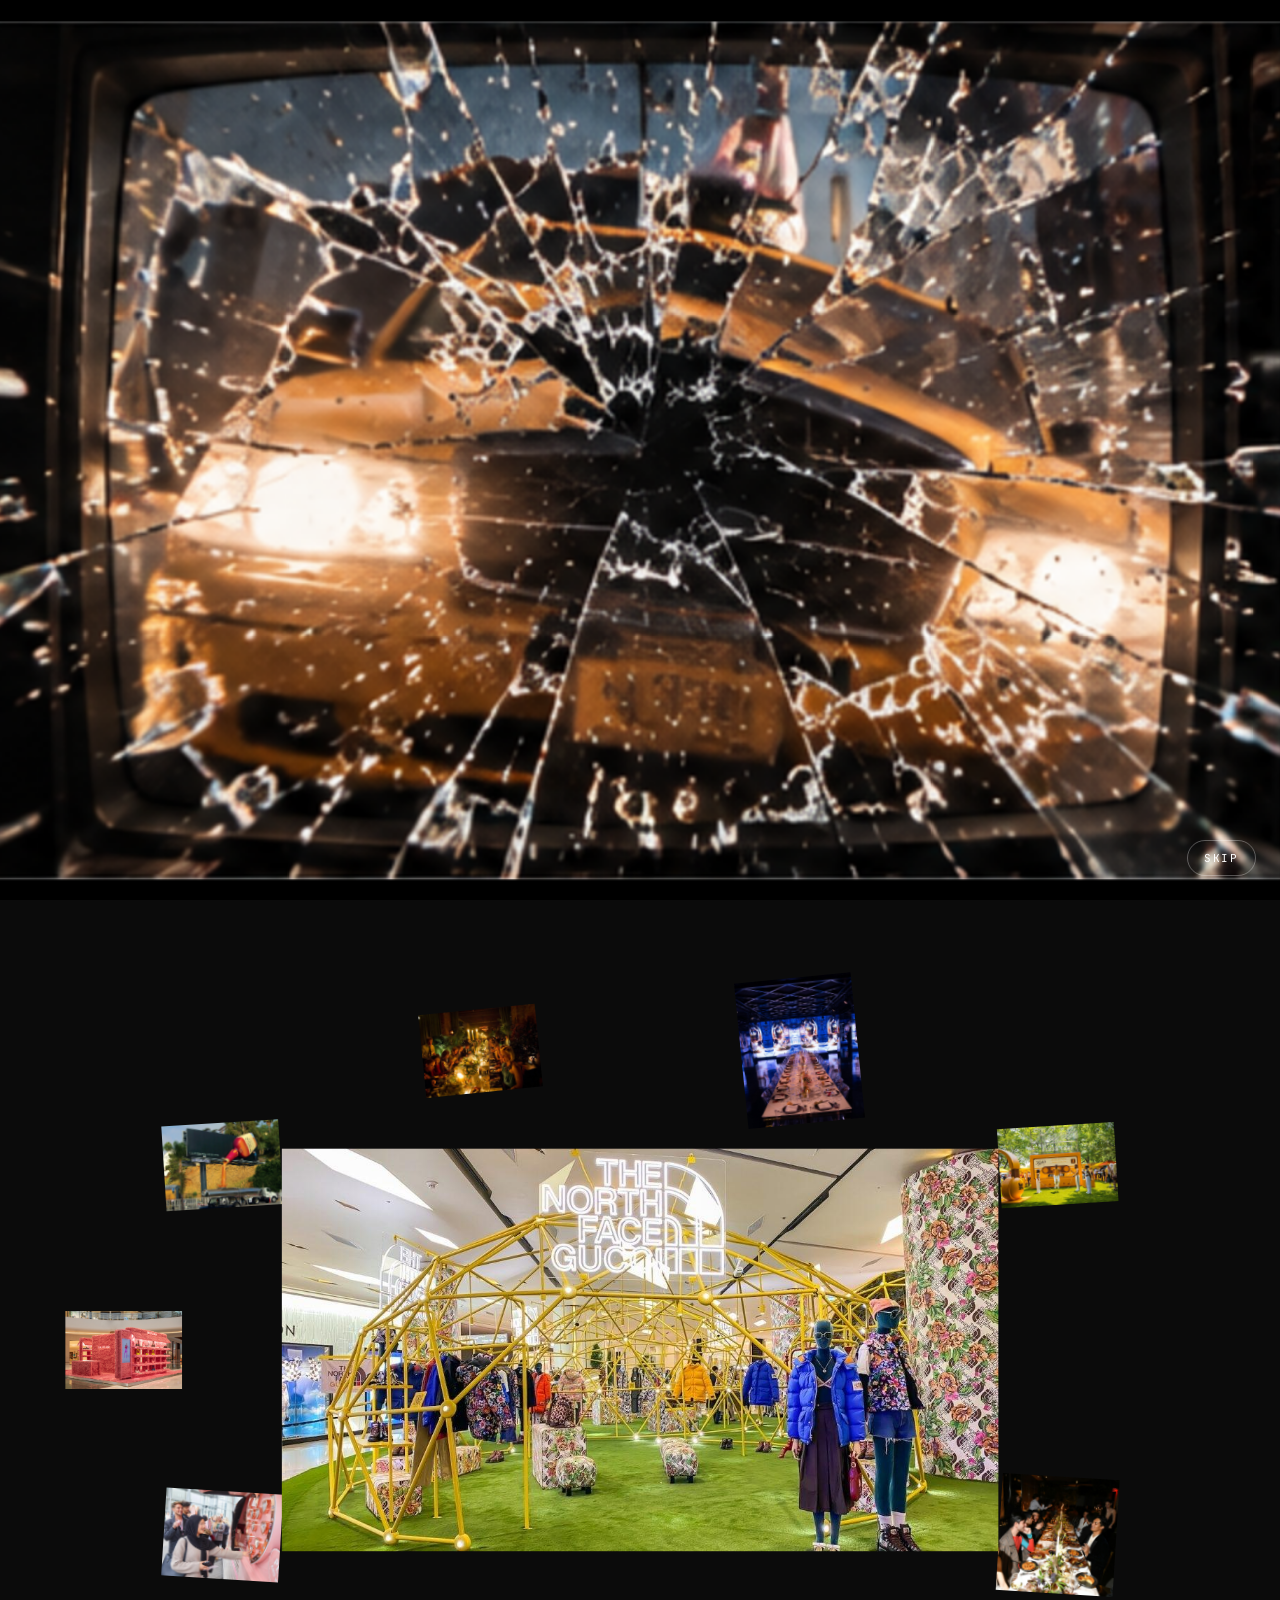
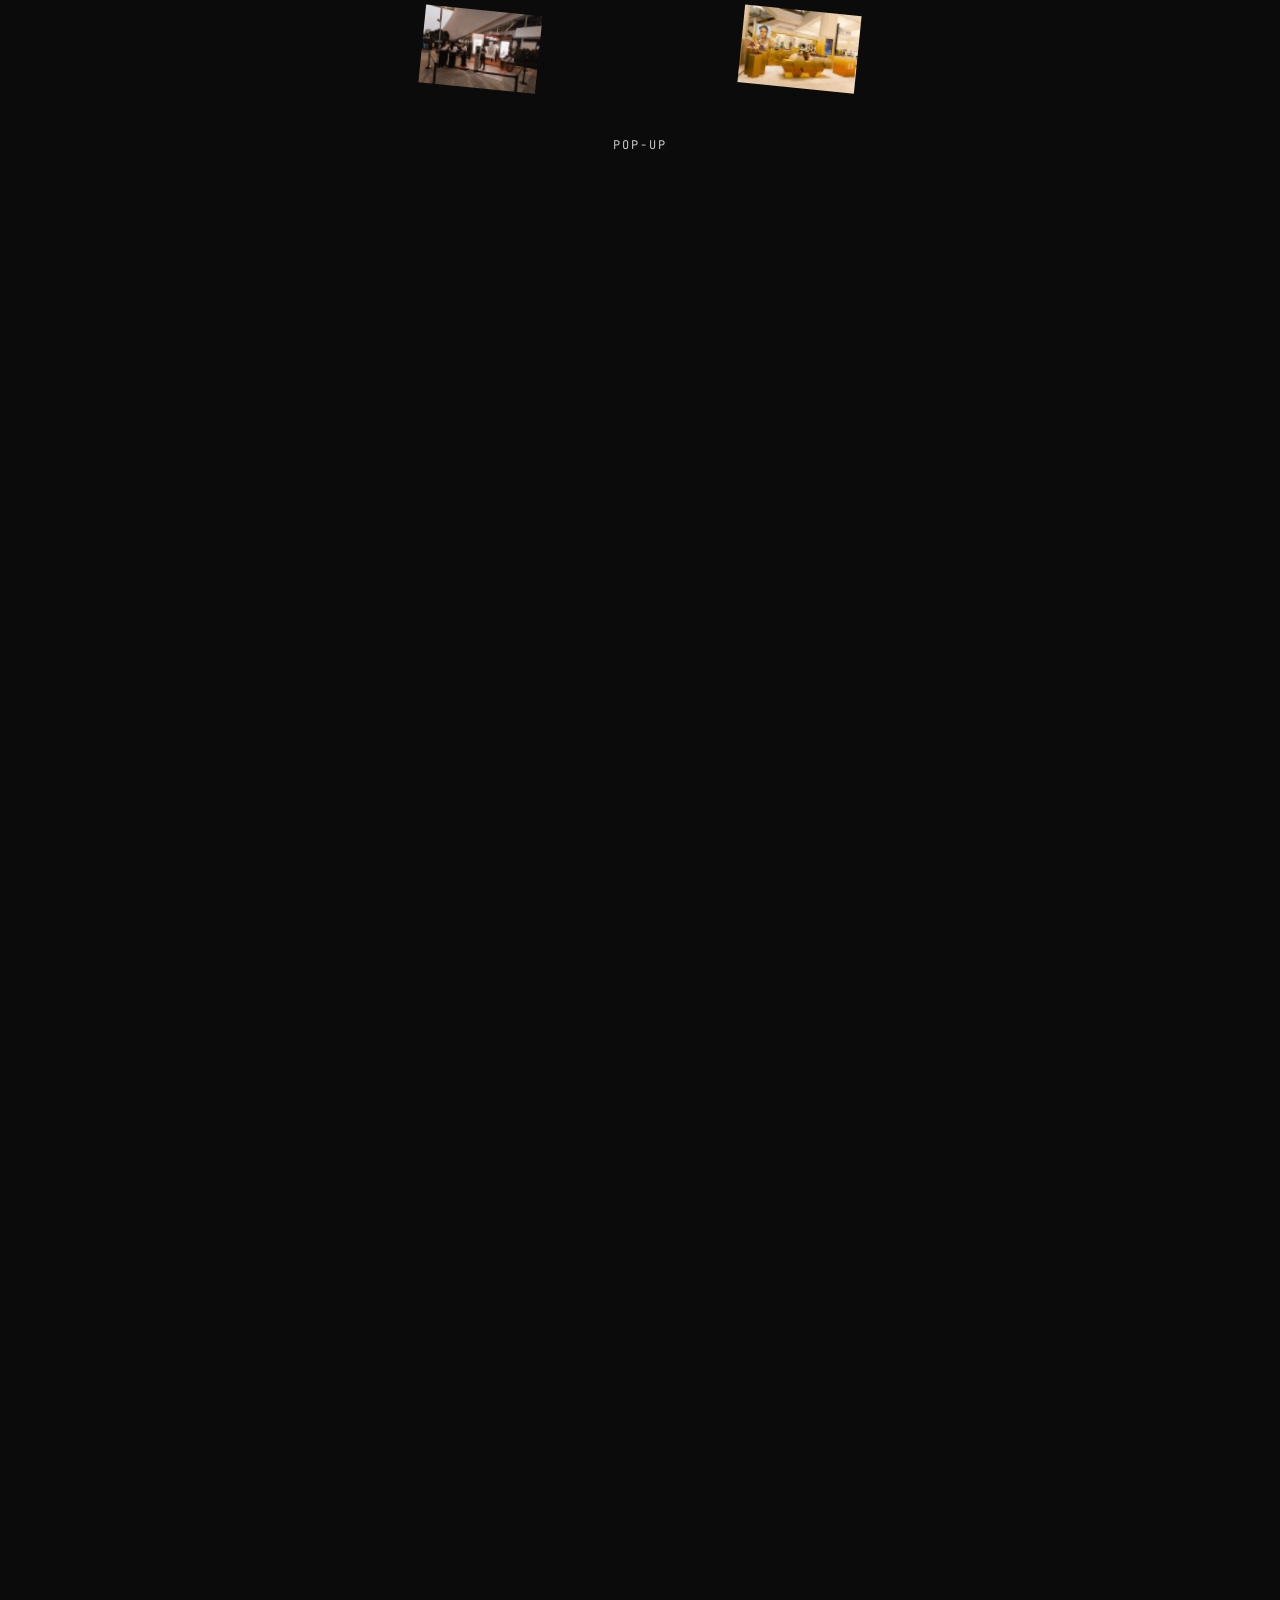
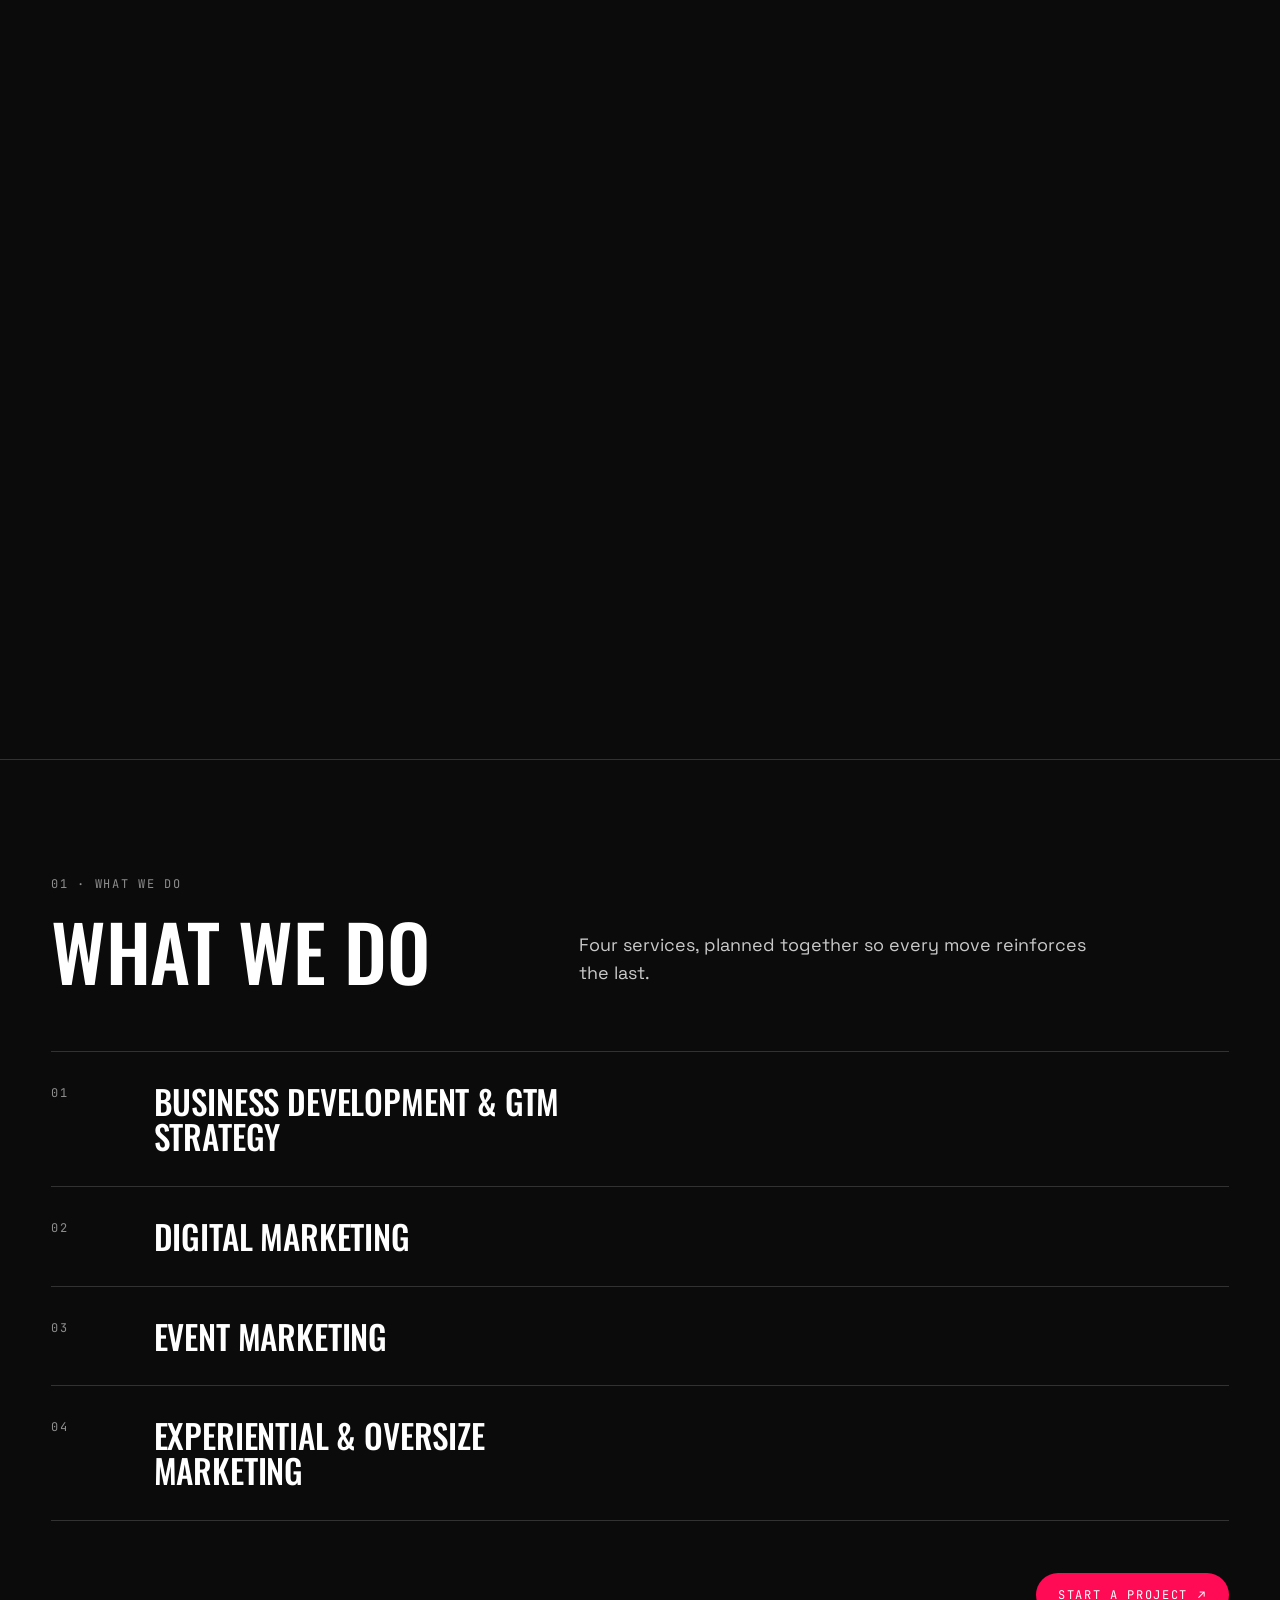
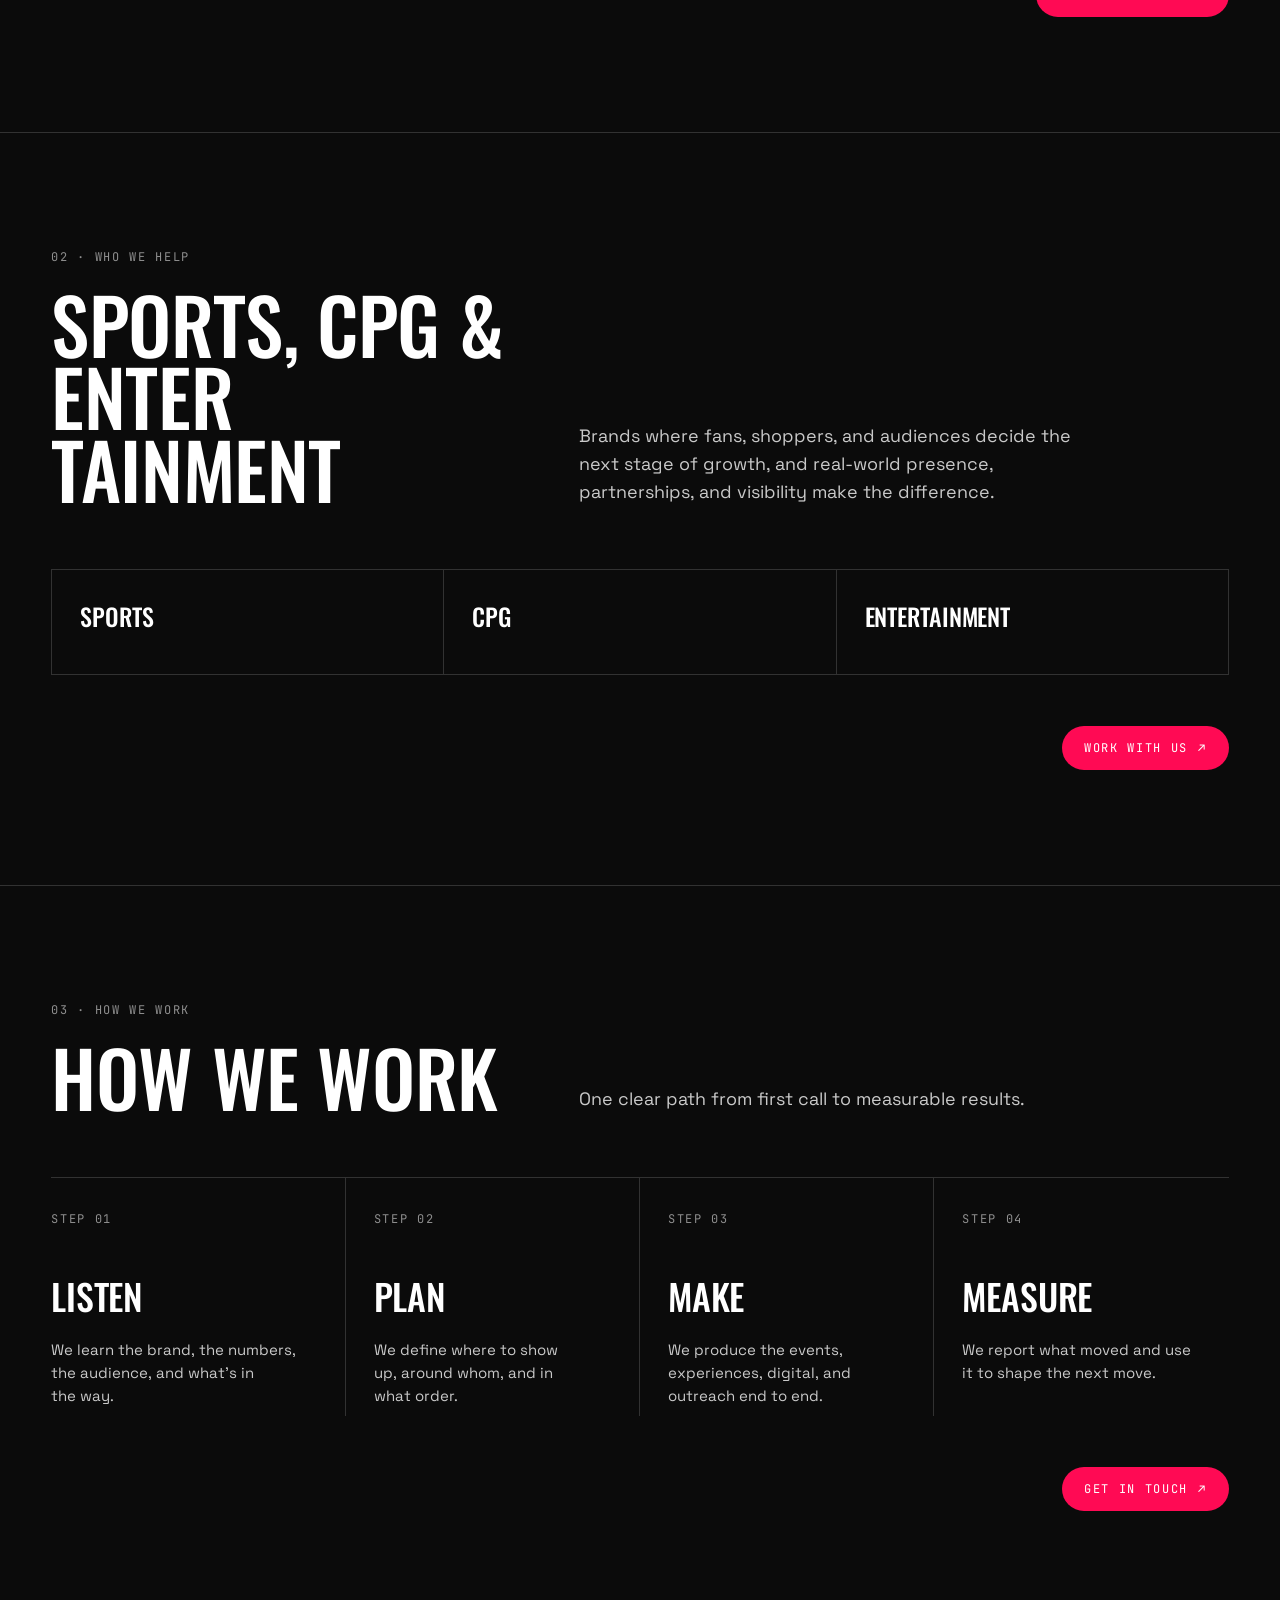
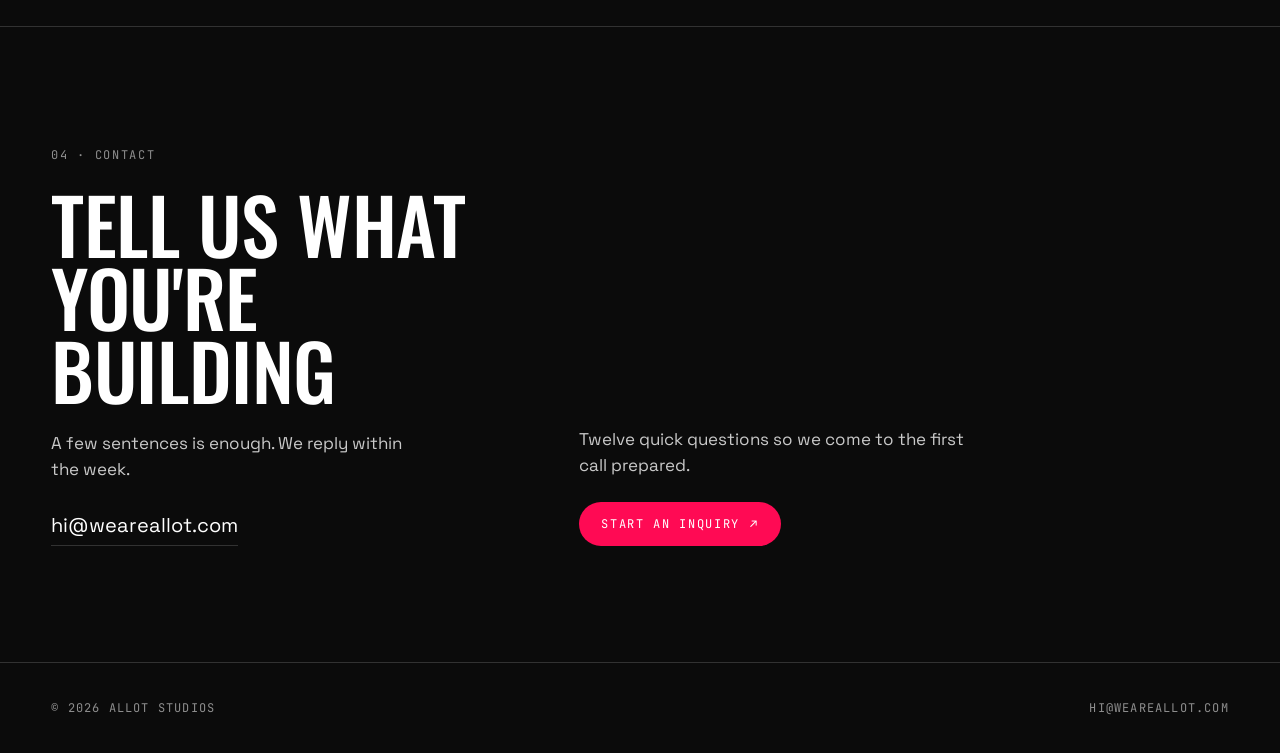
==== commit f865937c: "Fix "Sports, CPG & Entertainment" heading overlapping the section copy The word "Entertainment" was " ====
--- a/index.html
+++ b/index.html
@@ -39,7 +39,7 @@
 .hero-lede{font-size:clamp(22px,2.4vw,34px);line-height:1.25;letter-spacing:-.01em;max-width:30ch}
 .section{padding:clamp(72px,9vw,128px) 0;border-bottom:1px solid var(--rule)}
 .sec-head{display:grid;grid-template-columns:minmax(0,1fr) minmax(0,1.4fr);gap:clamp(24px,5vw,80px);margin-bottom:clamp(40px,5vw,72px);align-items:end}
-.sec-head h2{font-size:clamp(44px,6vw,92px);line-height:.95}
+.sec-head h2{font-size:clamp(44px,6vw,92px);line-height:.95;hyphens:auto;overflow-wrap:break-word}
 .sec-head .label{display:block;margin-bottom:20px}
 .sec-head p{font-size:clamp(17px,1.4vw,20px);color:var(--ink-2);max-width:48ch}
 .svc{display:grid;grid-template-columns:64px minmax(0,1fr) minmax(0,1.4fr);gap:clamp(16px,3vw,48px);padding:32px 0;border-top:1px solid var(--rule)}
@@ -238,7 +238,7 @@
 <section id="who" class="section" data-screen-label="Who we help">
 <div class="wrap">
 <div class="sec-head">
-<div><span class="label">02 · Who we help</span><h2>Sports, CPG &amp; Entertainment</h2></div>
+<div><span class="label">02 · Who we help</span><h2>Sports, CPG &amp; Enter<wbr>tainment</h2></div>
 <p>Brands where fans, shoppers, and audiences decide the next stage of growth, and real-world presence, partnerships, and visibility make the difference.</p>
 </div>
 <div class="cats">
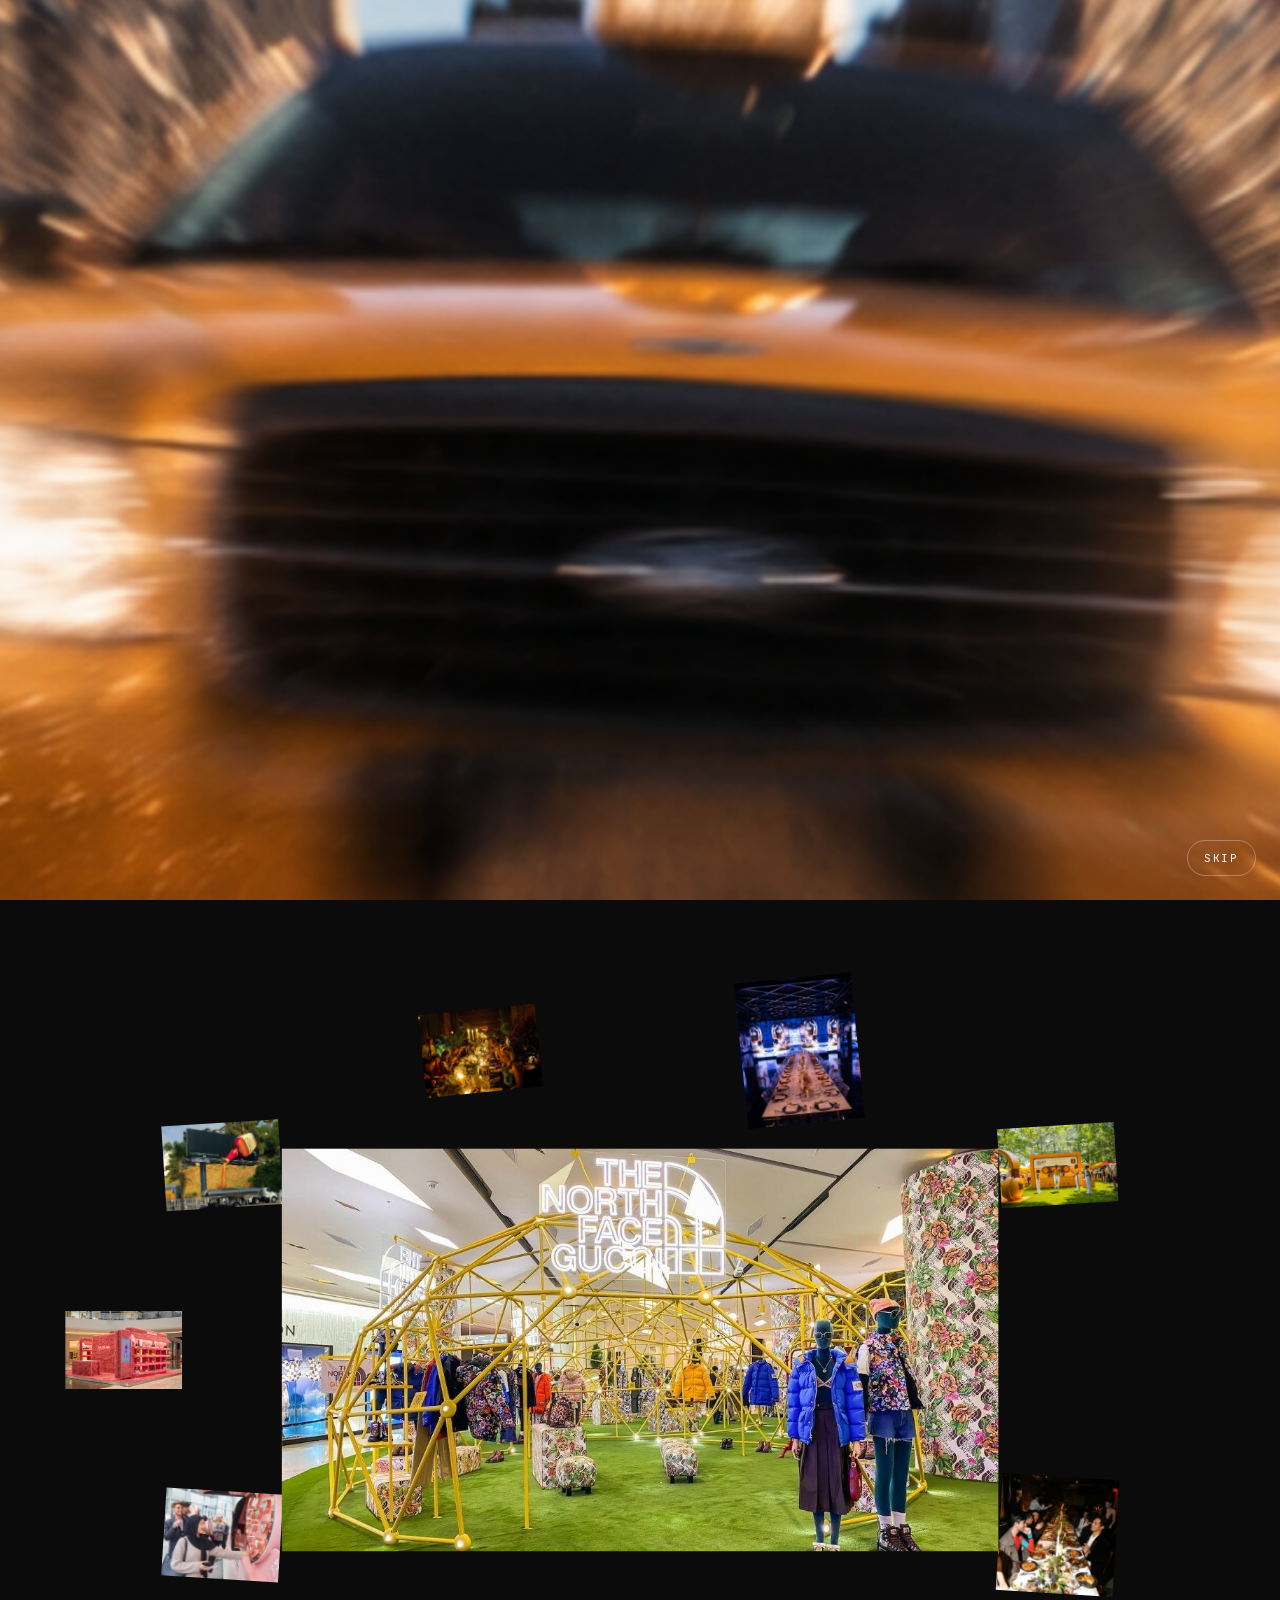
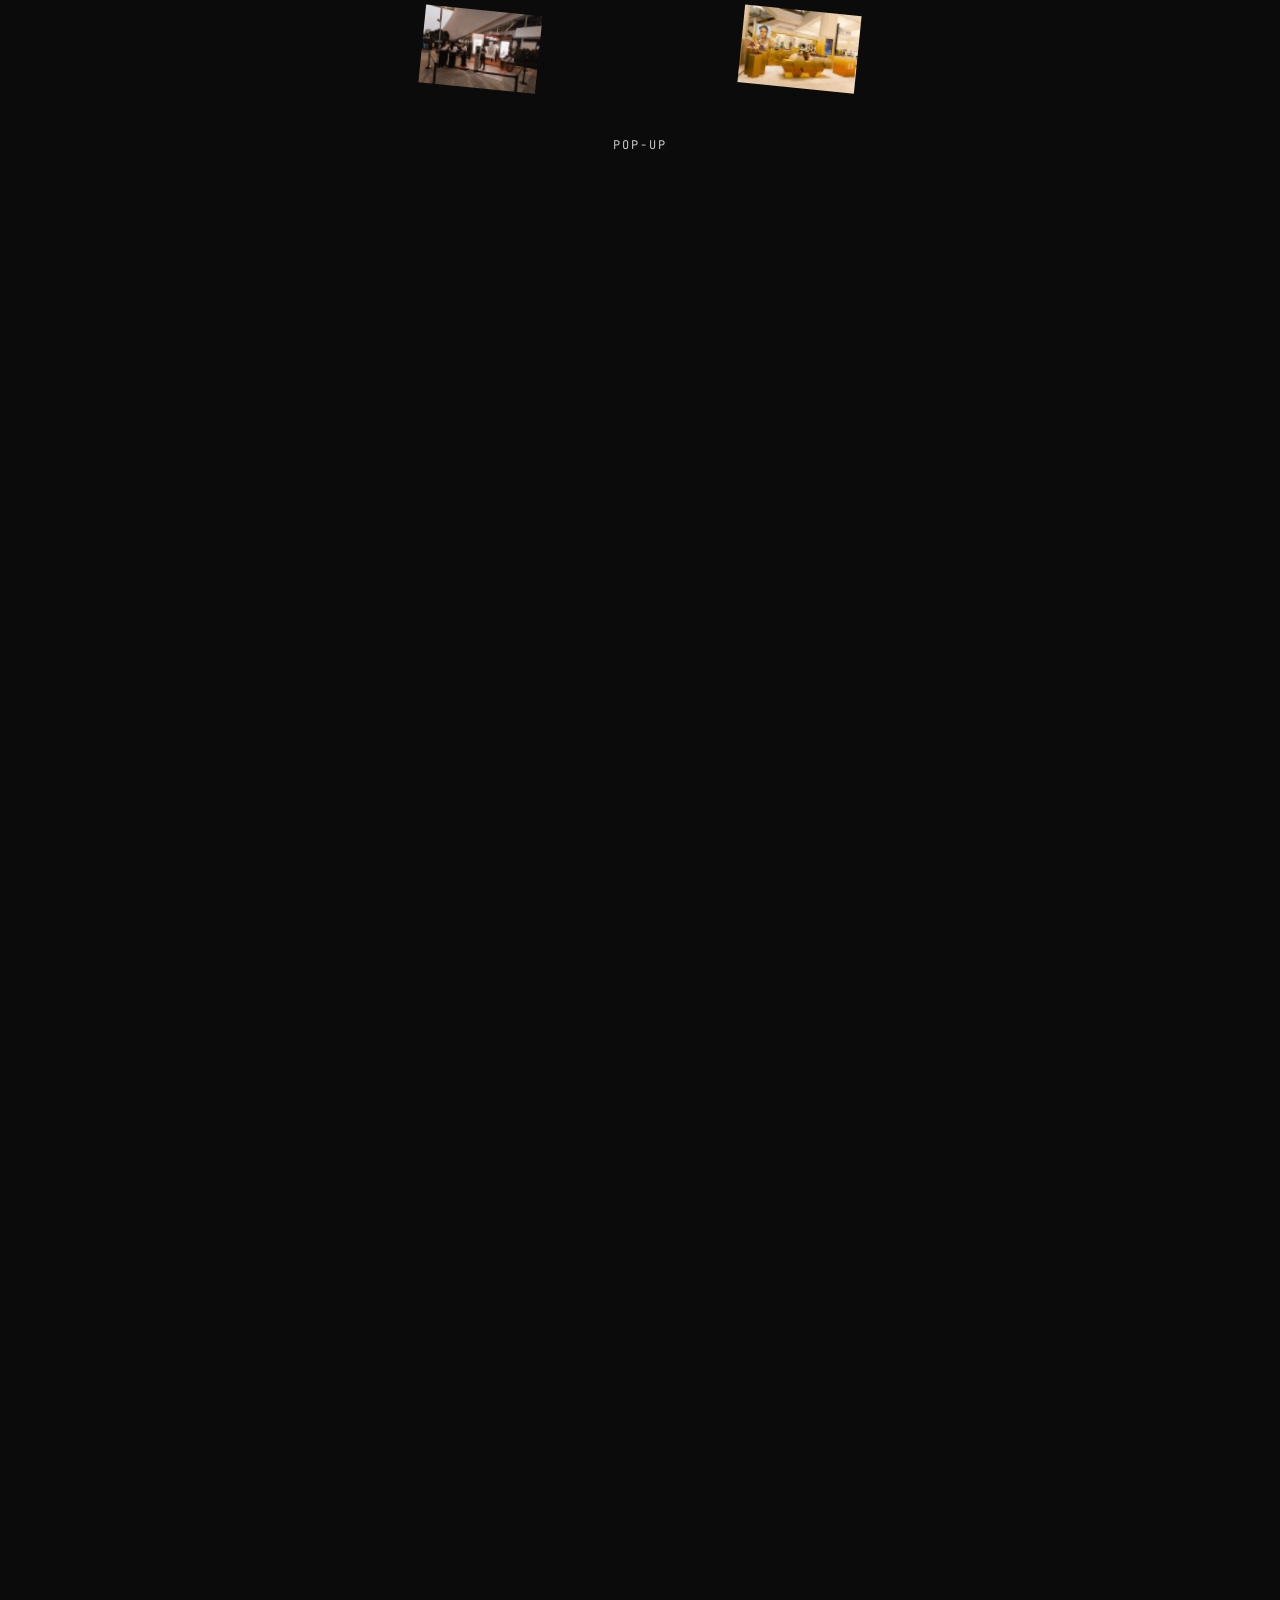
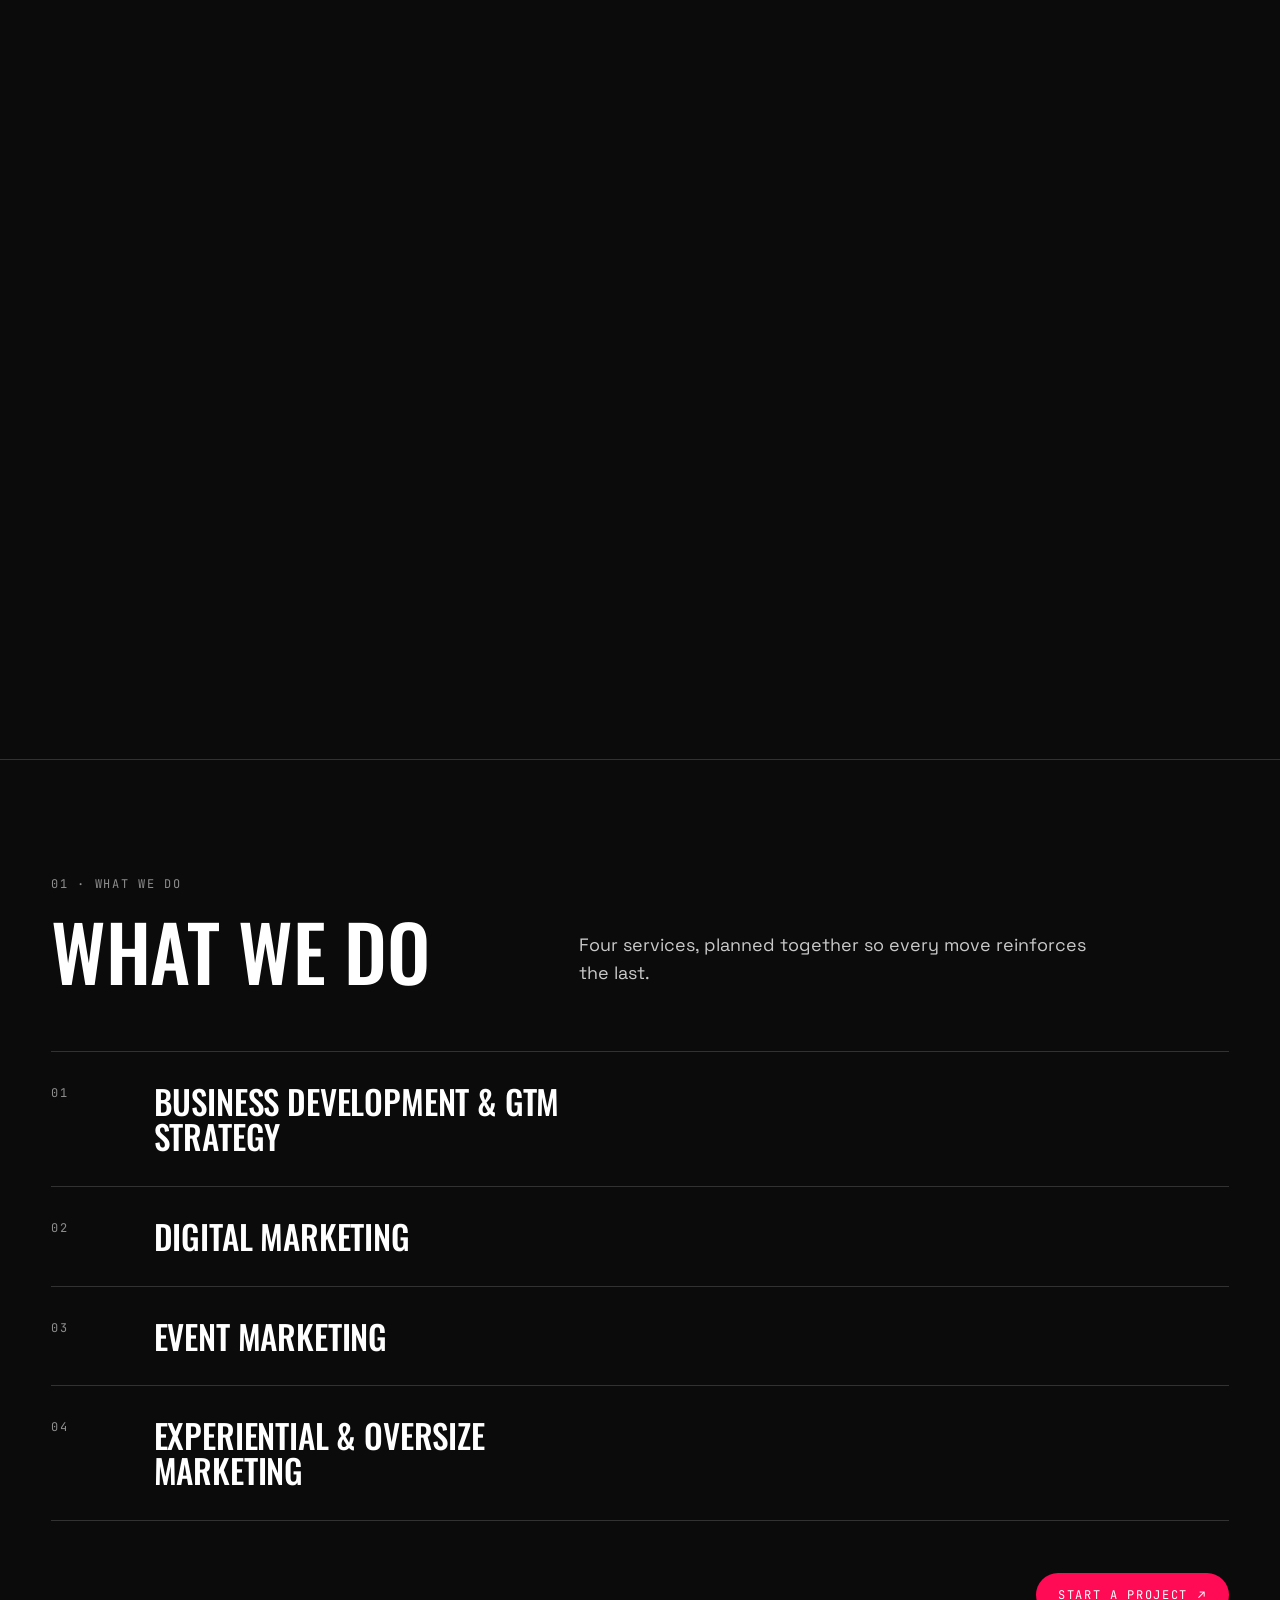
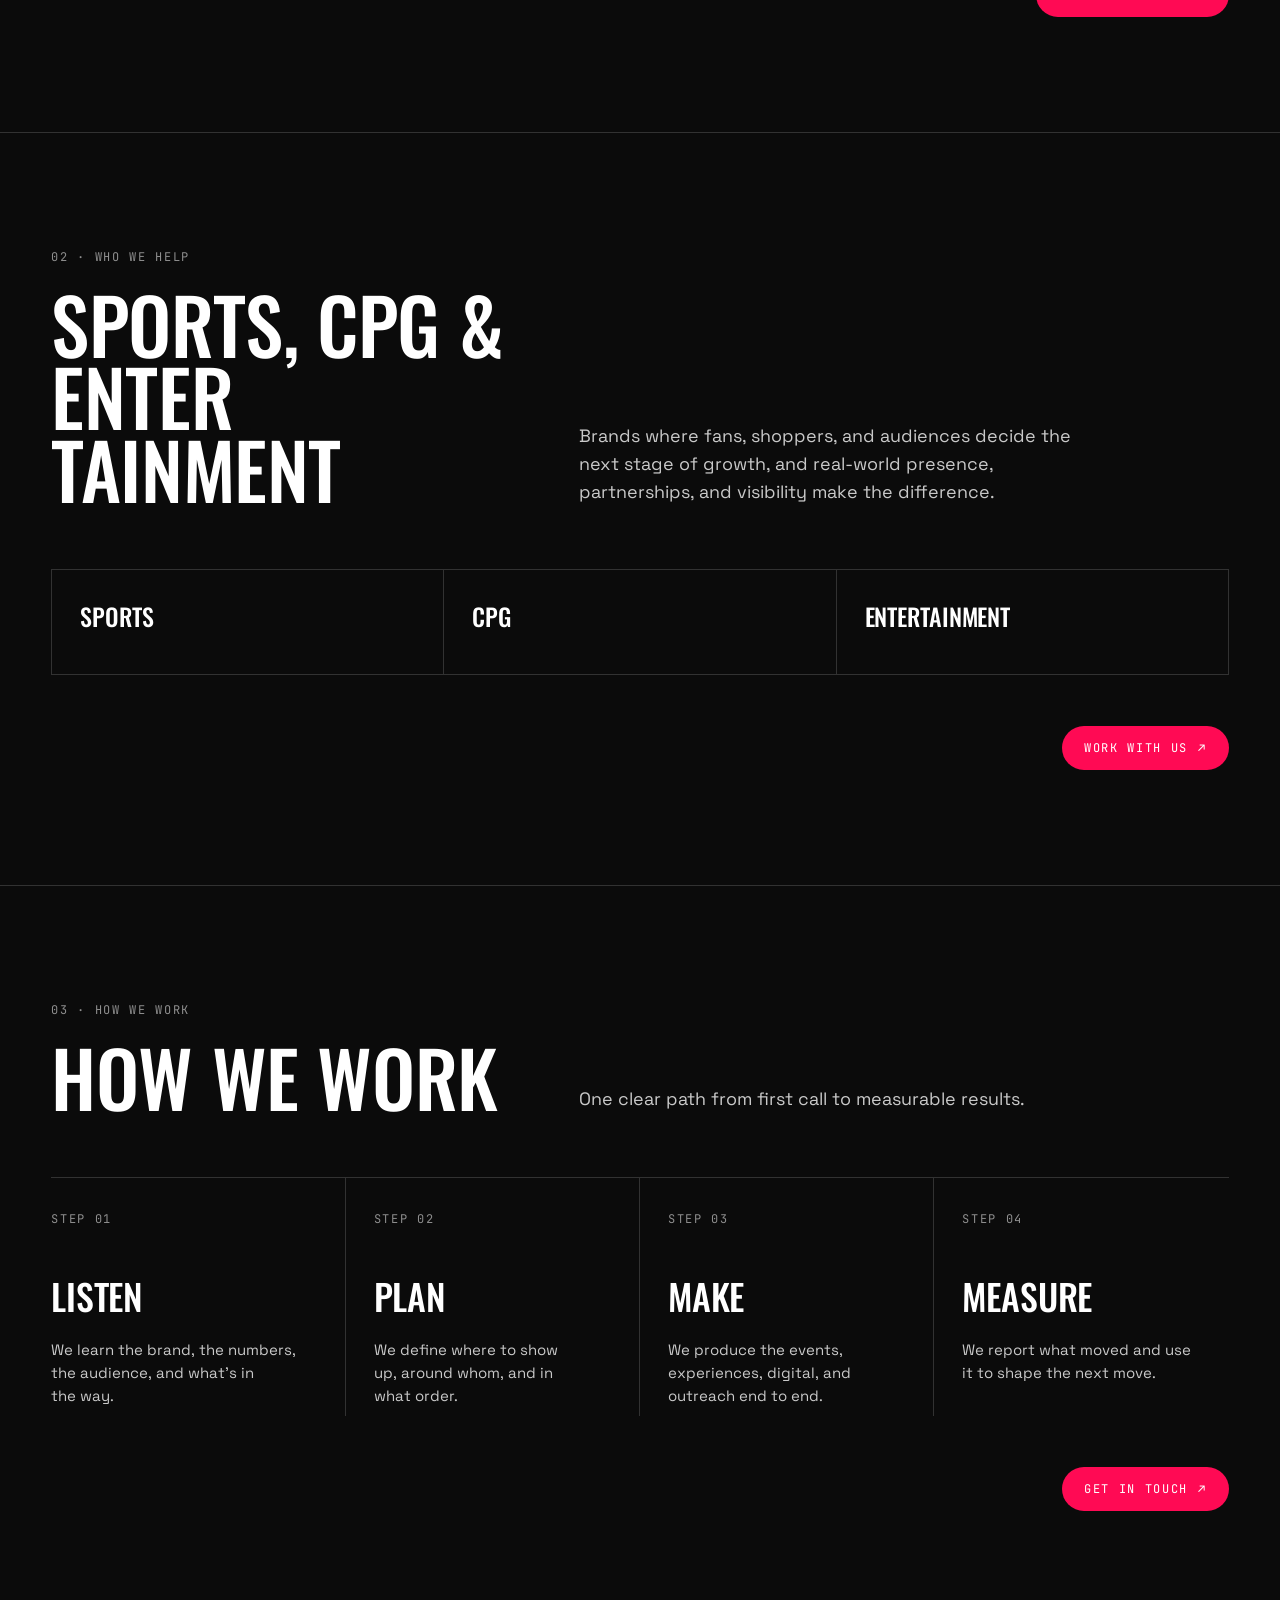
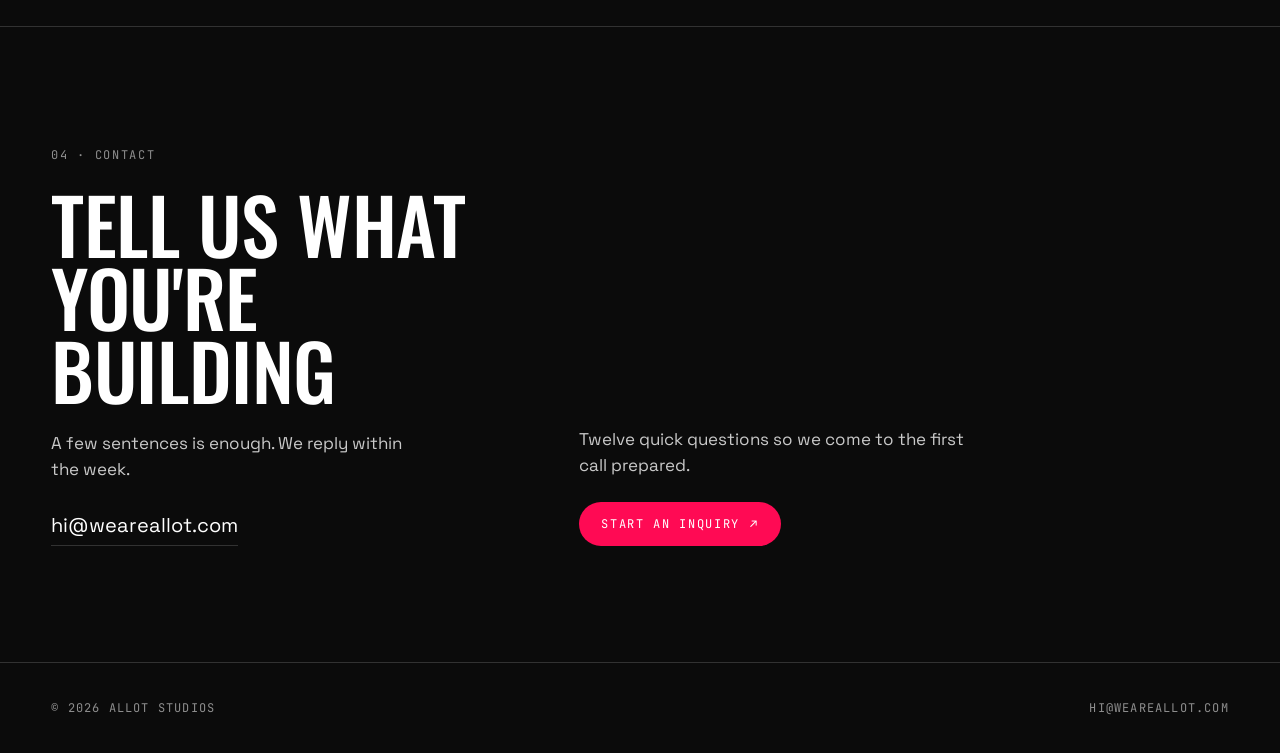
==== commit ba8d0315: "Fix inquiry modal collapsing to a hairline on iOS Safari Reported: on iPhone Safari, tapping any "in" ====
--- a/index.html
+++ b/index.html
@@ -89,7 +89,8 @@
 .contact-cta{display:grid;gap:24px;align-content:end;justify-items:start}
 .contact-cta p{color:var(--ink-2);font-size:17px;max-width:38ch}
 .inq{--bg:#FFFFFF;--bg-2:#F4F2F0;--ink:#111111;--ink-2:#3A3A3A;--ink-3:#6B6B6B;--rule:rgba(17,17,17,.14);padding:0;border:1px solid var(--rule);background:var(--bg);color:var(--ink);width:min(760px,calc(100vw - 32px));max-height:calc(100vh - 48px);border-radius:4px;overflow:hidden}
-.inq[open]{display:flex;flex-direction:column;animation:inqIn .3s cubic-bezier(.2,.7,.2,1)}
+.inq[open]{animation:inqIn .3s cubic-bezier(.2,.7,.2,1)}
+.inq-flex{display:flex;flex-direction:column;height:100%;min-height:0}
 .inq::backdrop{background:rgba(0,0,0,.7);backdrop-filter:blur(6px)}
 @keyframes inqIn{from{opacity:0;transform:translateY(16px)}to{opacity:1;transform:none}}
 #inq-form{display:flex;flex-direction:column;min-height:0;flex:1;gap:0}
@@ -280,6 +281,7 @@
 <div class="wrap"><span>© 2026 ALLOT Studios</span><a href="mailto:hi@weareallot.com">hi@weareallot.com</a></div>
 </footer>
 <dialog id="inquiry" class="inq" aria-labelledby="inq-title">
+<div class="inq-flex">
 <form id="inq-form" novalidate>
 <div class="inq-head"><div><span class="label">ALLOT Studios</span><h2 id="inq-title">Inquiry</h2></div><button type="button" class="inq-close" aria-label="Close" data-close>✕</button></div>
 <div class="inq-body">
@@ -303,6 +305,7 @@
 <div class="inq-foot"><span class="inq-err" id="inq-err" role="alert"></span><button type="submit" class="btn">Submit Inquiry <span aria-hidden="true">↗</span></button></div>
 </form>
 <div class="inq-done" id="inq-done" hidden><span class="label">Received</span><h2>Thank you.</h2><p>We'll be in touch within the week.</p><button type="button" class="btn" data-close>Close</button></div>
+</div>
 </dialog>
 <script>
 (function(){var m=document.getElementById("hero-mark");function fit(){var p=m.parentElement,cs=getComputedStyle(p),g=Math.max(12,Math.min(24,innerWidth*.015)),vw=document.documentElement.clientWidth,w=vw-2*g,cl=p.getBoundingClientRect().left+parseFloat(cs.paddingLeft);m.style.marginLeft=(g-cl)+"px";m.style.marginRight=(g-cl)+"px";m.style.width="max-content";m.style.alignSelf="flex-start";m.style.fontSize="100px";var tw=m.getBoundingClientRect().width;m.style.width="";m.style.alignSelf="";var fs=100*w/tw*0.99,k=1.9;m.style.fontSize=fs+"px";m.style.transform="scaleY("+k+")";m.style.transformOrigin="left bottom";m.style.paddingTop=(48+fs*.88*(k-1))+"px";}var played=false;function band(){if(played||matchMedia("(prefers-reduced-motion: reduce)").matches)return;played=true;var k=1.9,s=function(x,y){return "scale("+x+","+y+")"};m.animate([{transform:s(1,.08),offset:0},{transform:s(.96,k*1.28),offset:.32},{transform:s(1.03,k*.86),offset:.5},{transform:s(.99,k*1.08),offset:.66},{transform:s(1.01,k*.97),offset:.8},{transform:s(1,k*1.01),offset:.9},{transform:s(1,k),offset:1}],{duration:1400,easing:"cubic-bezier(.3,.6,.35,1)"});}m.style.visibility="hidden";fit();window.addEventListener("resize",fit);(document.fonts?document.fonts.ready:Promise.resolve()).then(function(){fit();m.style.visibility="";if(window.__introDone)band();else addEventListener("intro:done",band,{once:true});});})();
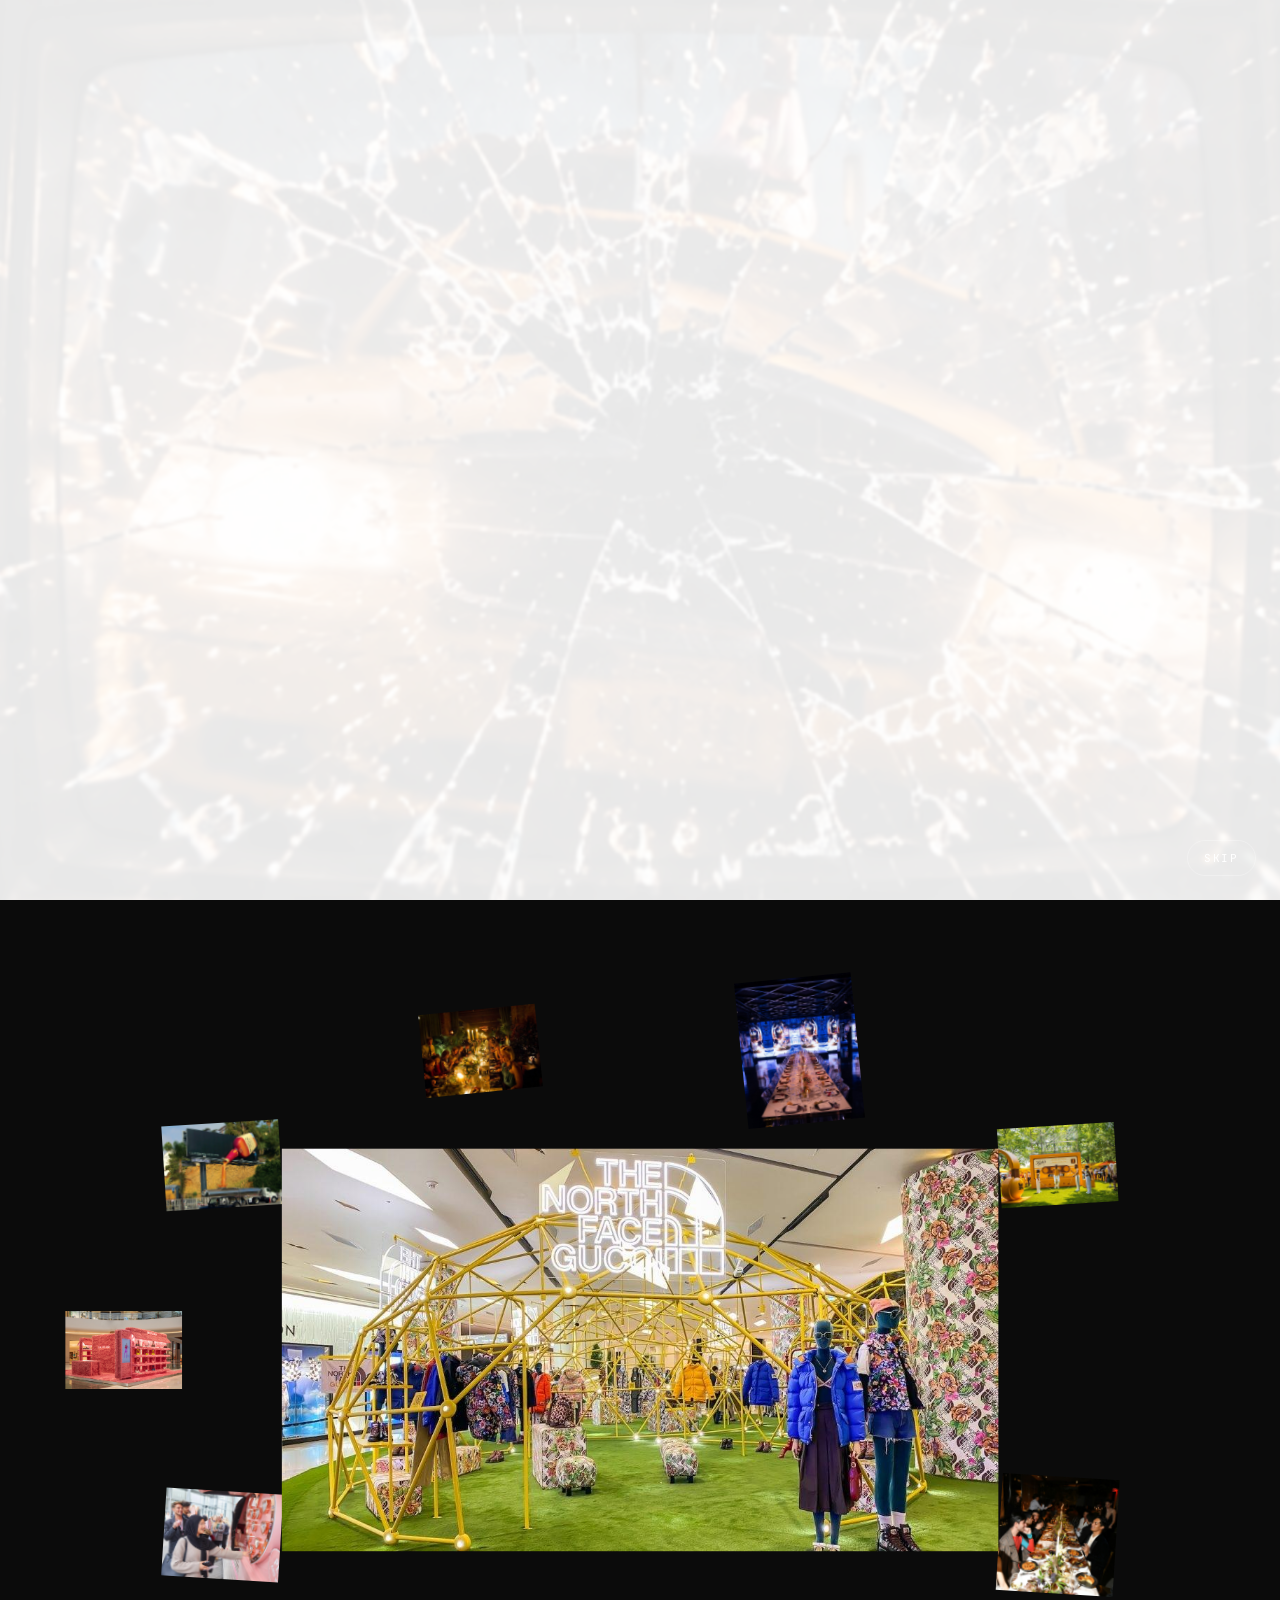
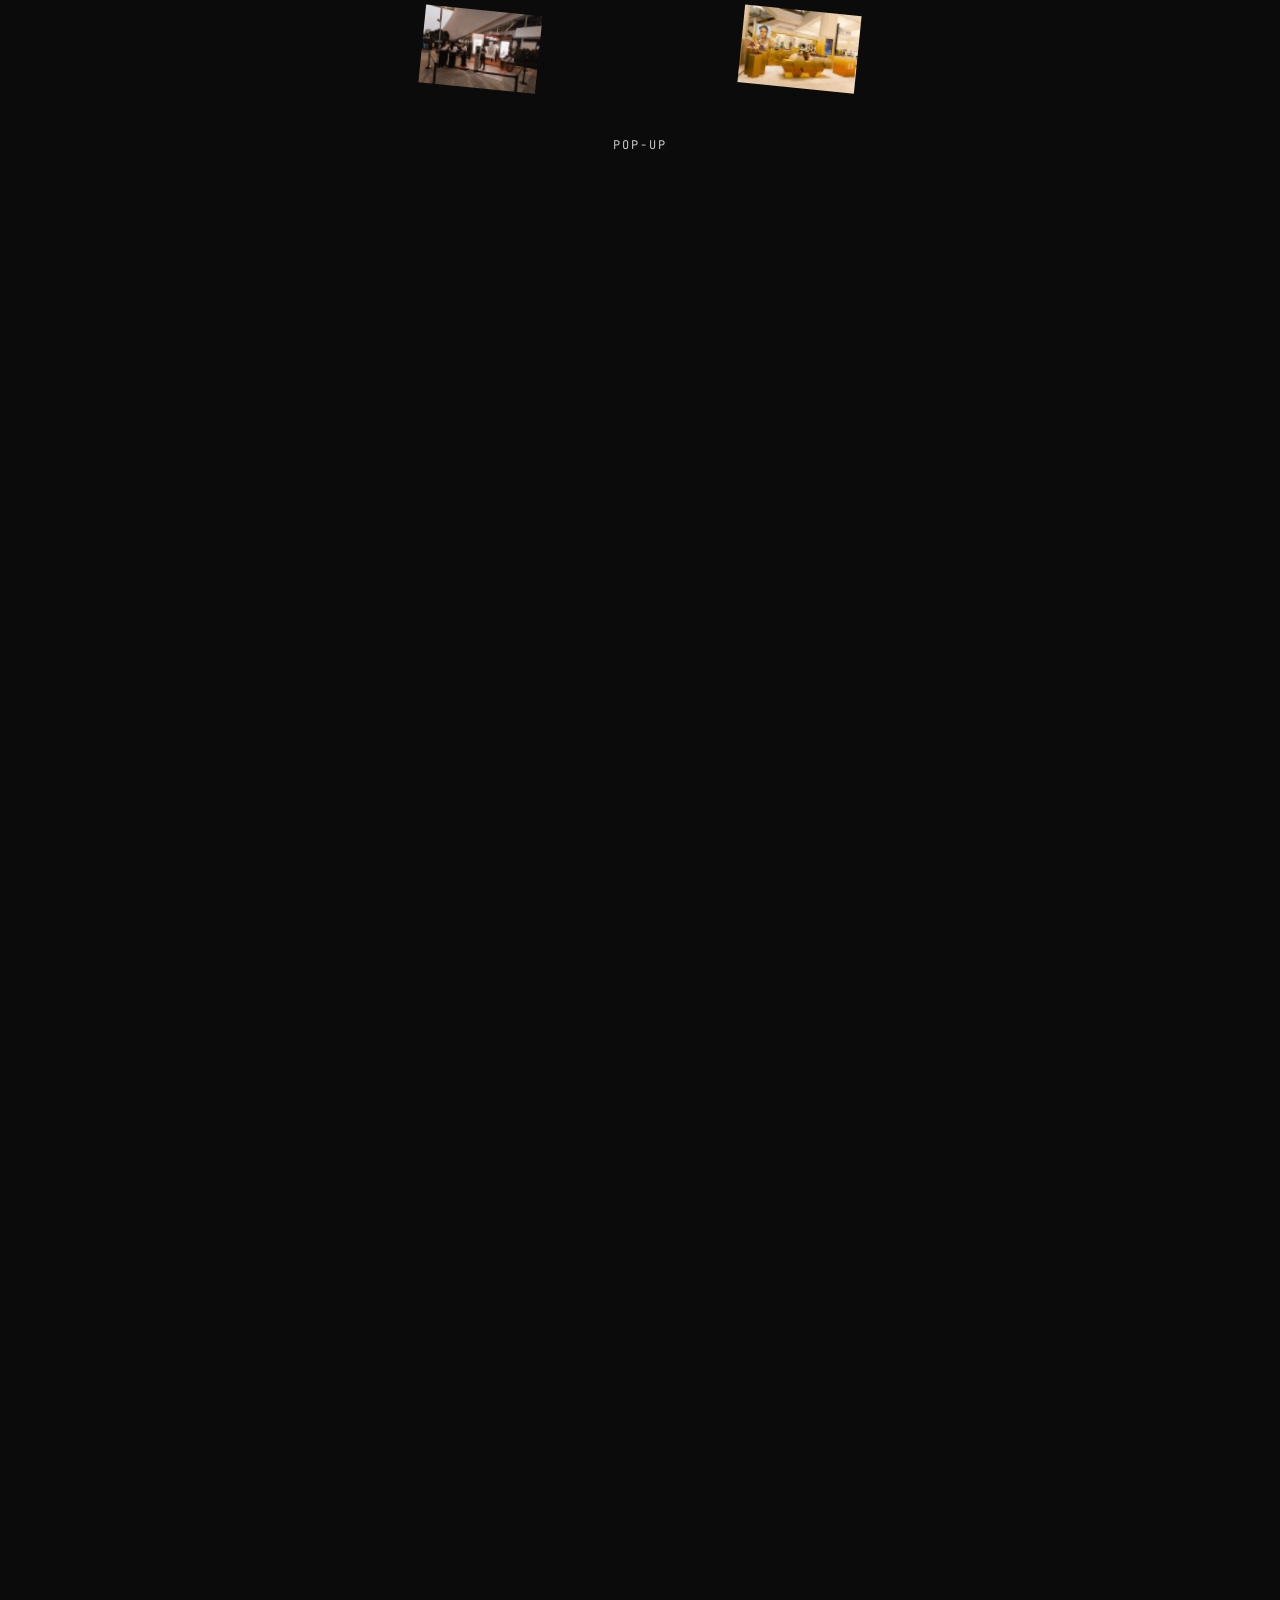
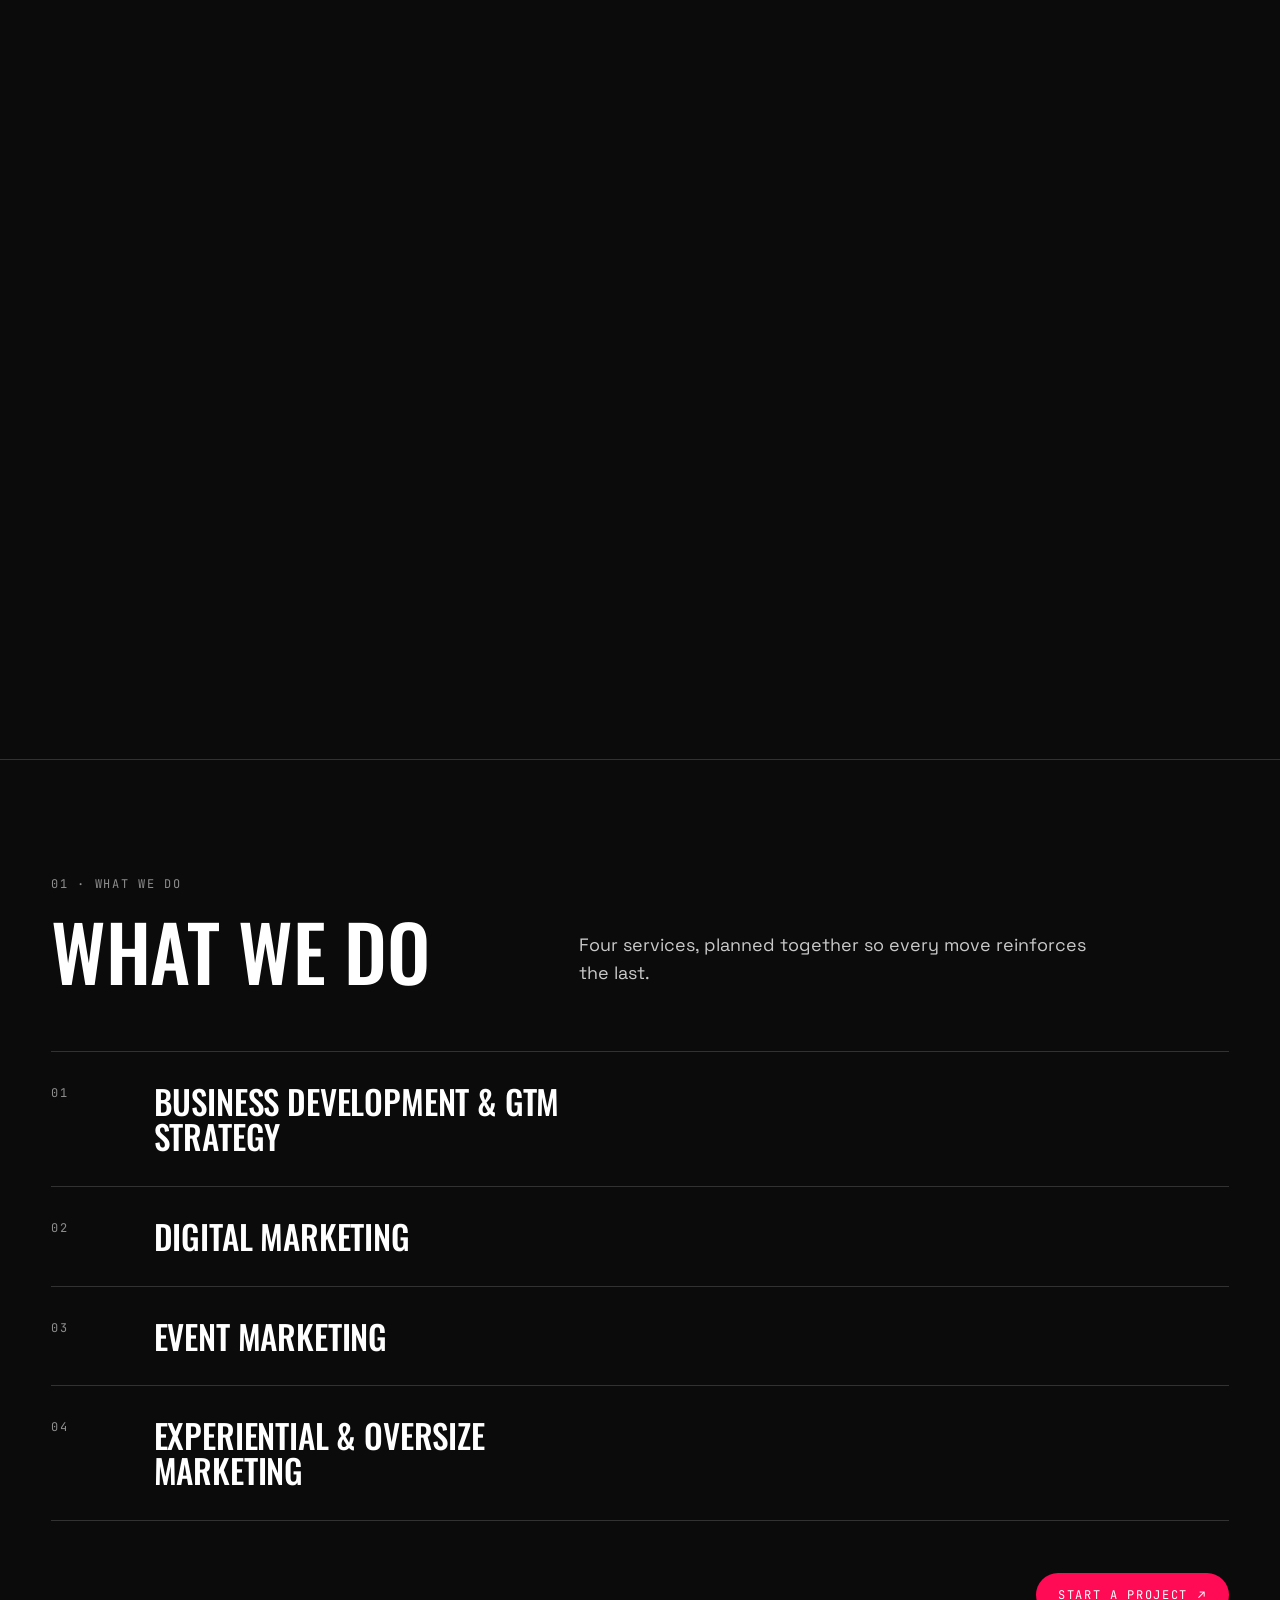
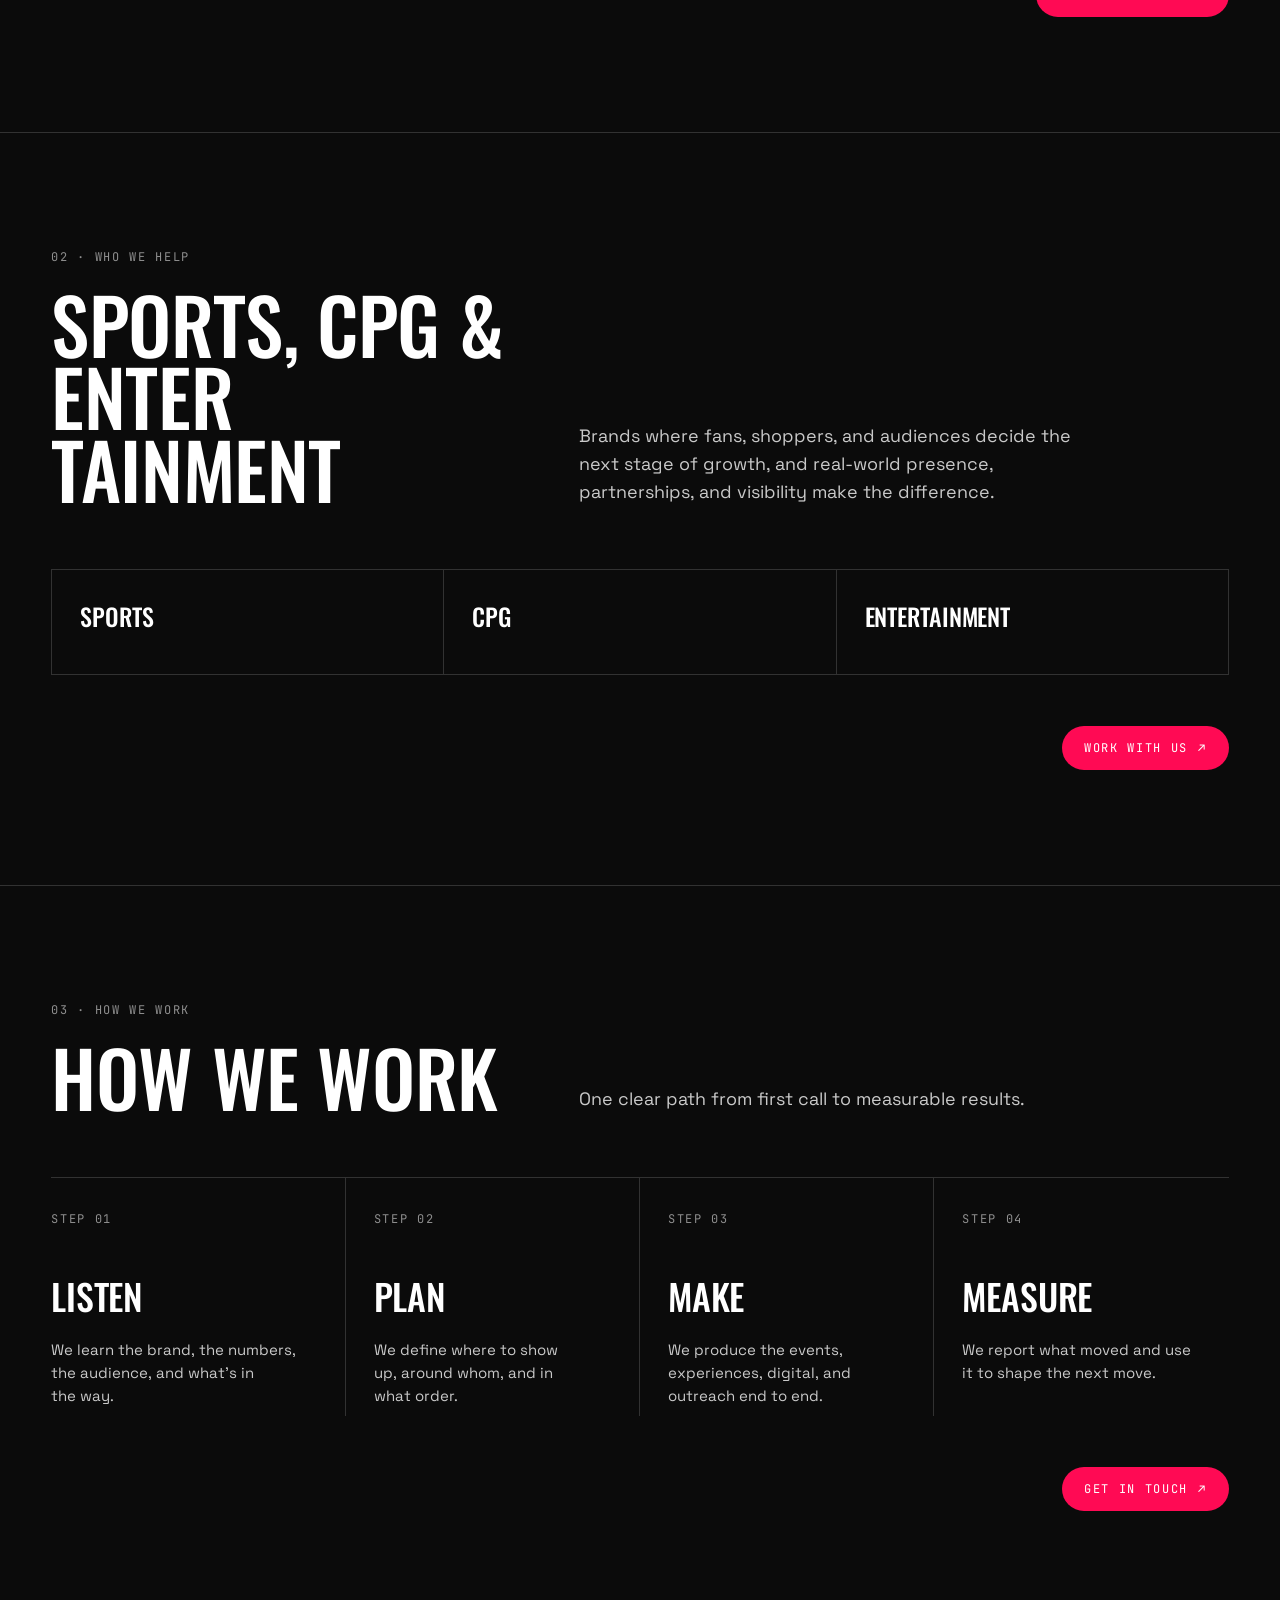
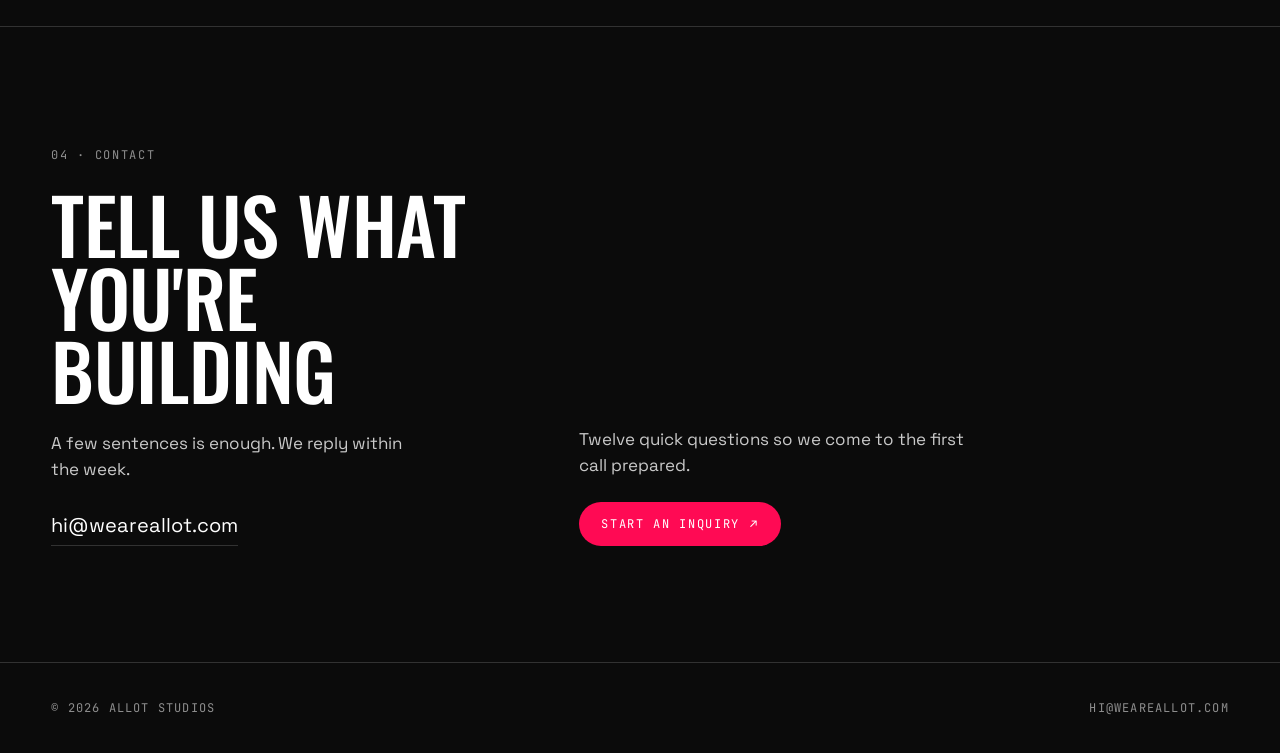
==== commit 585cfd1c: "Fix inquiry dialog collapsing to a hairline: give it a real height, not just max-height Follow-up to" ====
--- a/index.html
+++ b/index.html
@@ -88,7 +88,7 @@
 .ok{font-family:var(--mono);font-size:12px;letter-spacing:.1em;text-transform:uppercase;color:var(--ink-2)}
 .contact-cta{display:grid;gap:24px;align-content:end;justify-items:start}
 .contact-cta p{color:var(--ink-2);font-size:17px;max-width:38ch}
-.inq{--bg:#FFFFFF;--bg-2:#F4F2F0;--ink:#111111;--ink-2:#3A3A3A;--ink-3:#6B6B6B;--rule:rgba(17,17,17,.14);padding:0;border:1px solid var(--rule);background:var(--bg);color:var(--ink);width:min(760px,calc(100vw - 32px));max-height:calc(100vh - 48px);border-radius:4px;overflow:hidden}
+.inq{--bg:#FFFFFF;--bg-2:#F4F2F0;--ink:#111111;--ink-2:#3A3A3A;--ink-3:#6B6B6B;--rule:rgba(17,17,17,.14);padding:0;border:1px solid var(--rule);background:var(--bg);color:var(--ink);width:min(760px,calc(100vw - 32px));height:calc(100vh - 48px);max-height:calc(100vh - 48px);height:calc(100dvh - 48px);max-height:calc(100dvh - 48px);border-radius:4px;overflow:hidden}
 .inq[open]{animation:inqIn .3s cubic-bezier(.2,.7,.2,1)}
 .inq-flex{display:flex;flex-direction:column;height:100%;min-height:0}
 .inq::backdrop{background:rgba(0,0,0,.7);backdrop-filter:blur(6px)}
